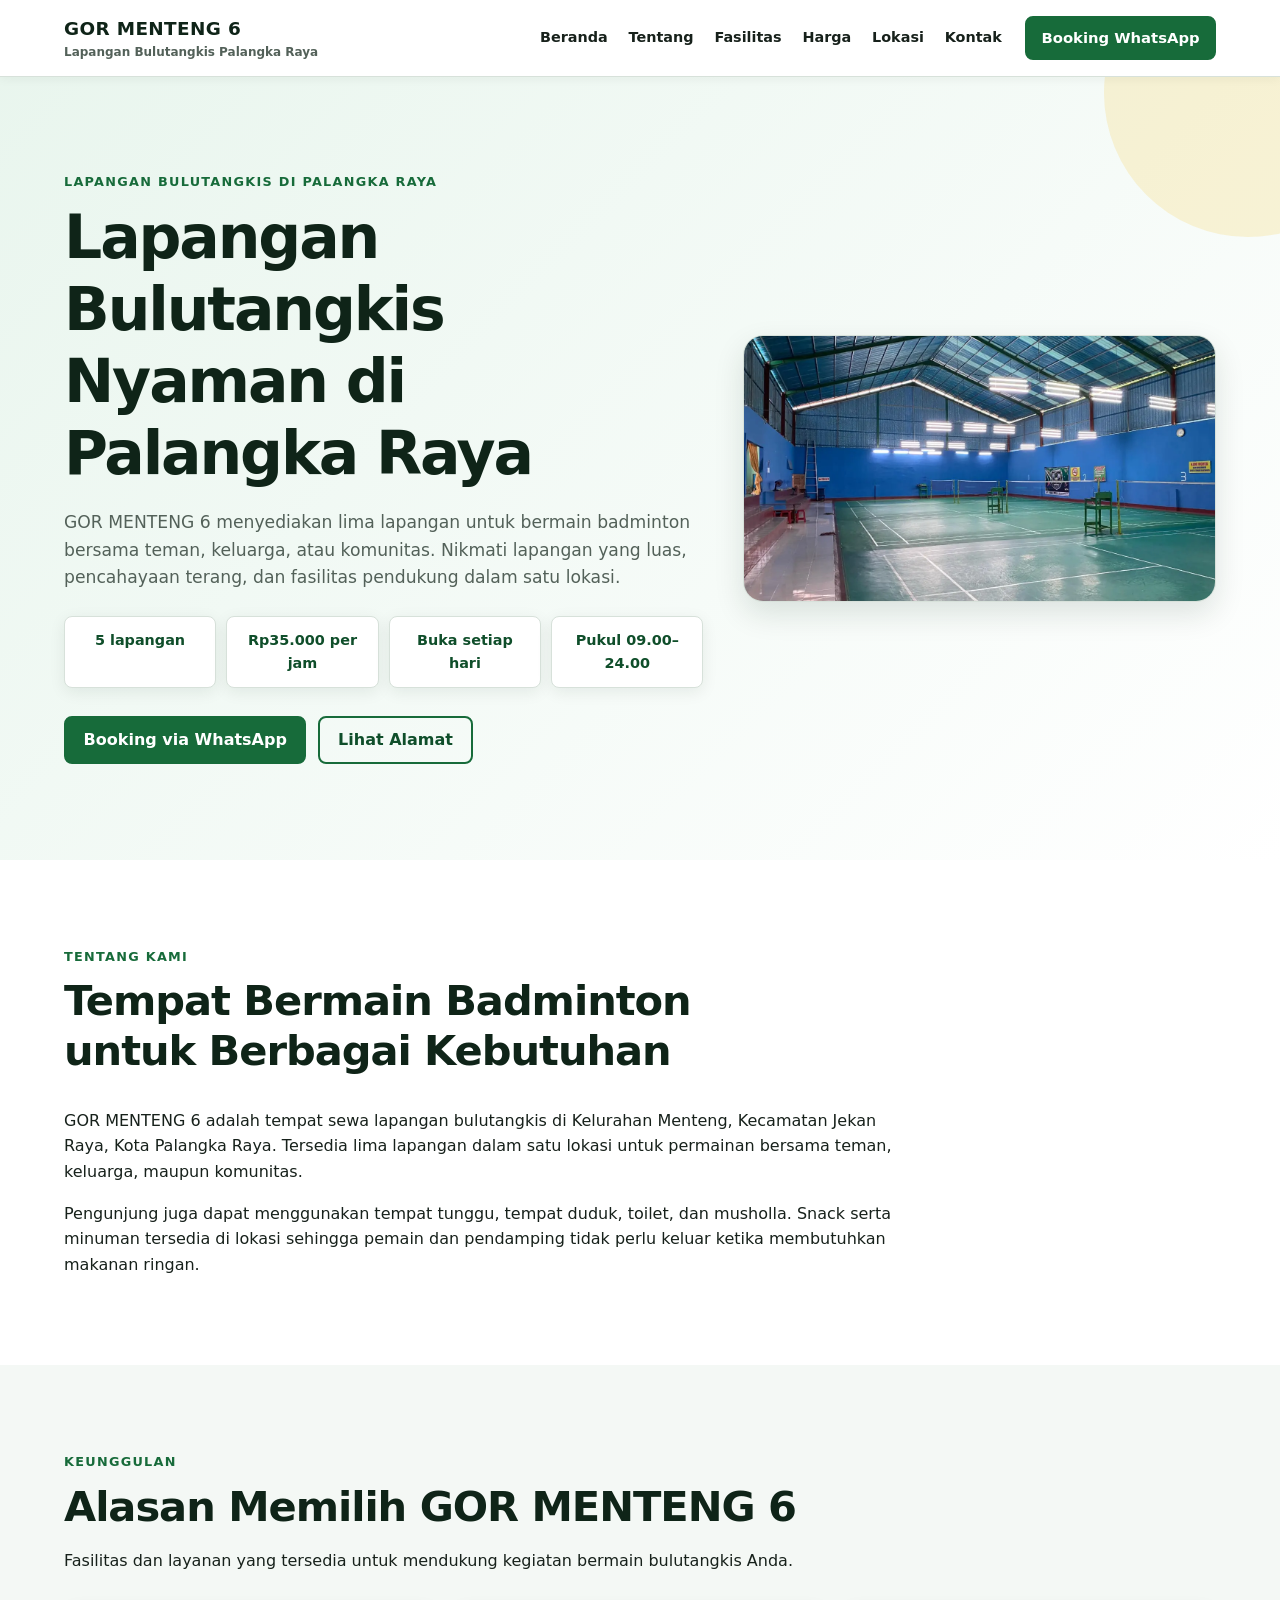
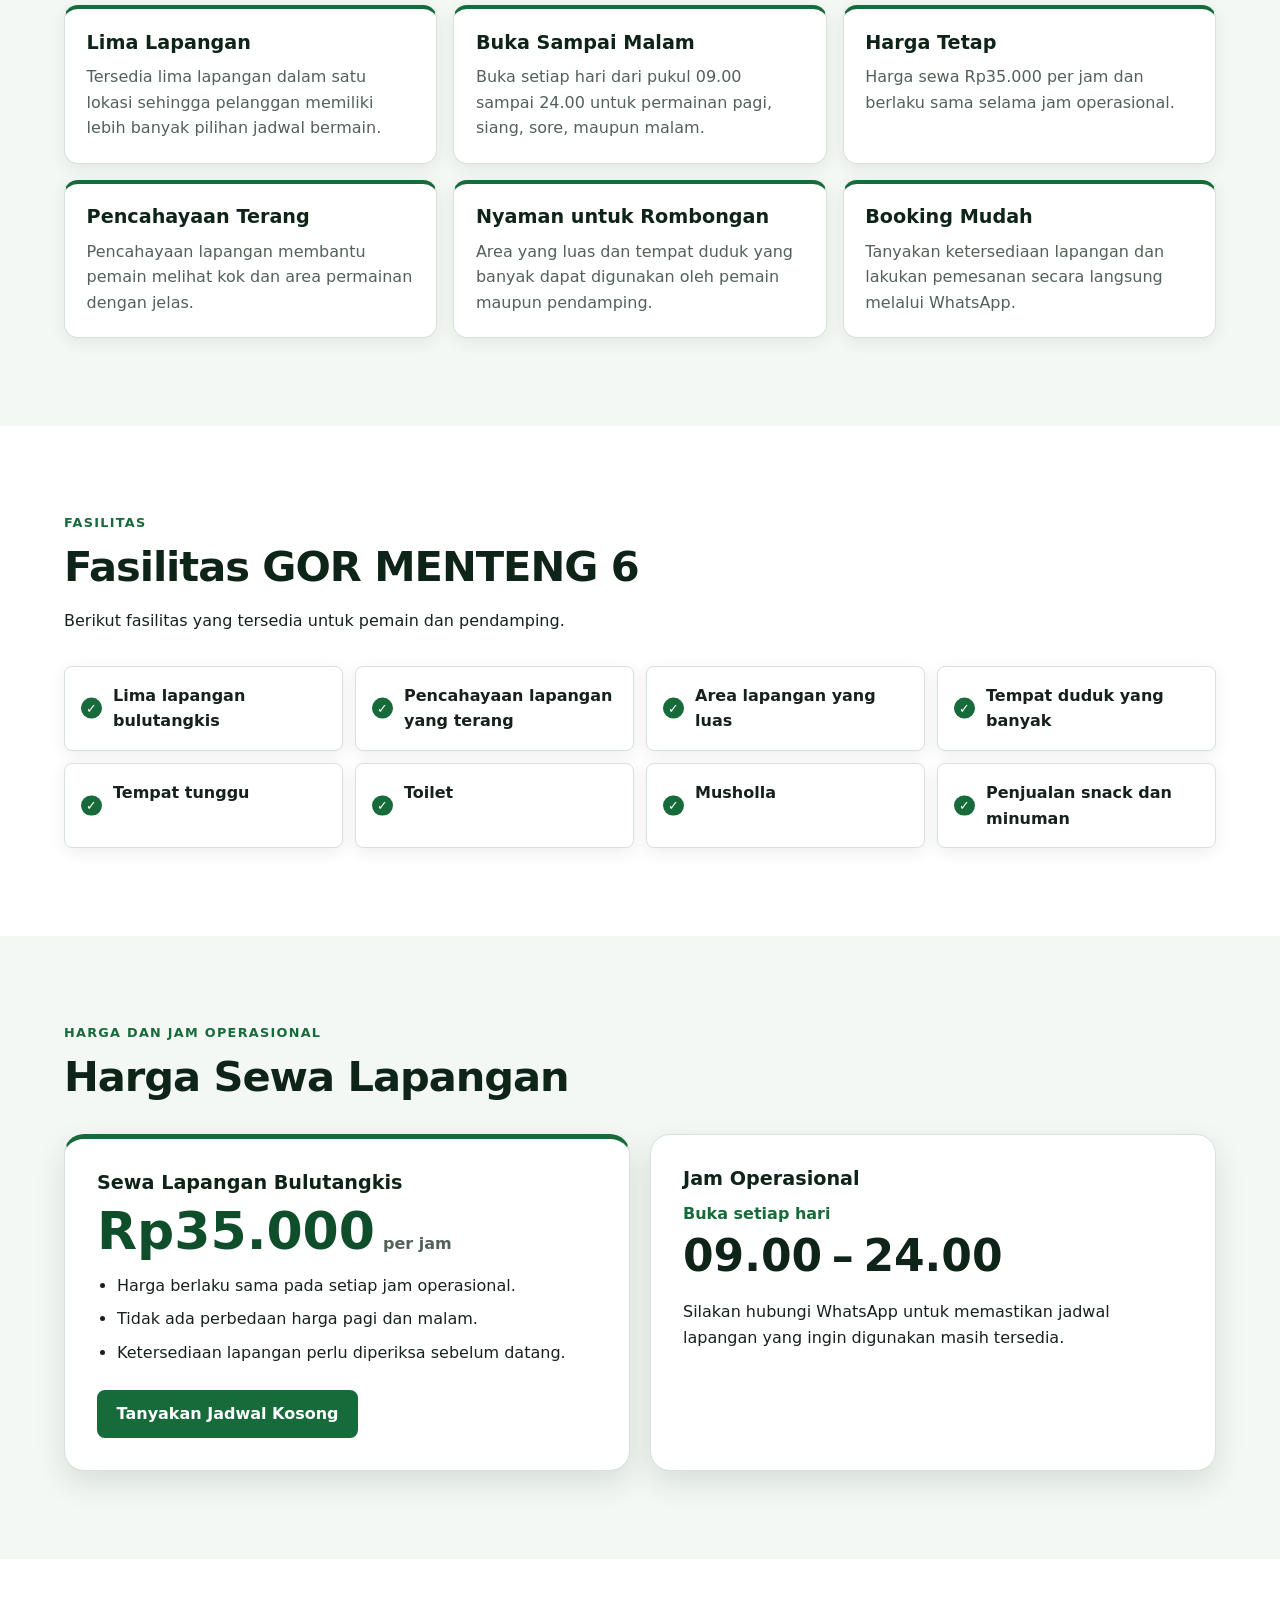
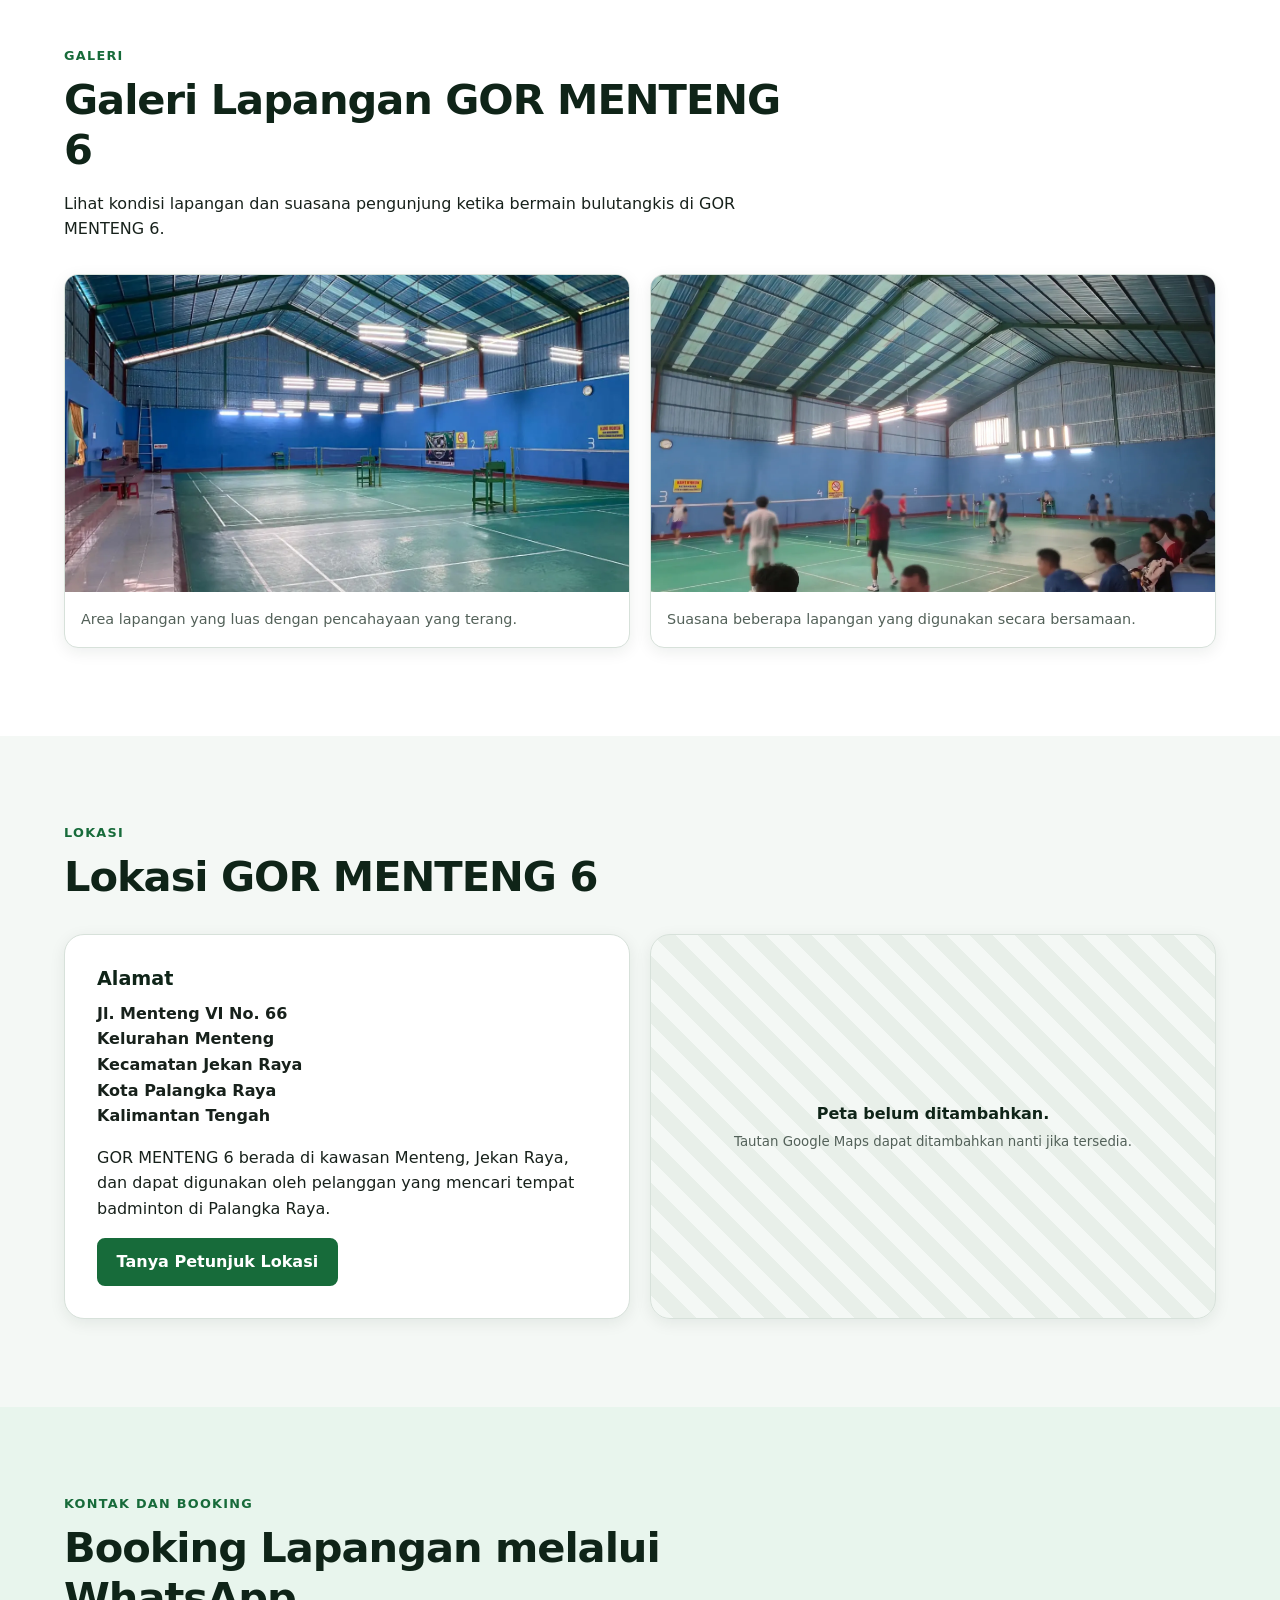
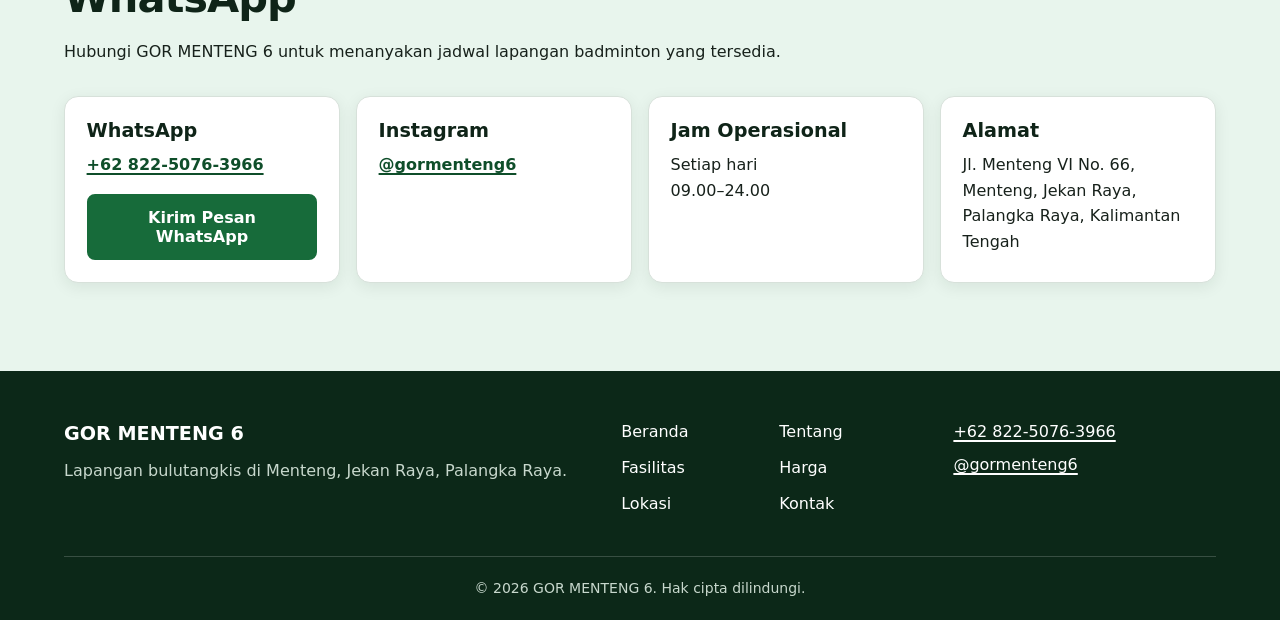
==== index.html @ 3bf635d6 "Membuat website awal GOR MENTENG 6" ====
<!DOCTYPE html>
<html lang="id">
  <head>
    <meta charset="UTF-8" />

    <meta
      name="viewport"
      content="width=device-width, initial-scale=1.0"
    />

    <title>GOR MENTENG 6 | Lapangan Bulutangkis Palangka Raya</title>

    <meta
      name="description"
      content="Sewa lapangan bulutangkis di Palangka Raya Rp35.000 per jam. GOR MENTENG 6 buka setiap hari pukul 09.00–24.00. Booking via WhatsApp."
    />

    <meta name="robots" content="index, follow" />
    <meta name="theme-color" content="#146c43" />
    <link rel="icon" href="favicon.ico" sizes="any" />

    <!-- Open Graph untuk tampilan saat website dibagikan -->
    <meta
      property="og:title"
      content="GOR MENTENG 6 | Lapangan Bulutangkis Palangka Raya"
    />

    <meta
      property="og:description"
      content="Lima lapangan bulutangkis di Palangka Raya dengan harga Rp35.000 per jam. Buka setiap hari pukul 09.00–24.00."
    />

    <meta property="og:type" content="website" />
    <meta property="og:locale" content="id_ID" />
    <meta property="og:site_name" content="GOR MENTENG 6" />

    <!--
      Canonical URL, og:url, dan og:image akan ditambahkan
      setelah URL publik dan gambar asli tersedia.
    -->

    <link rel="stylesheet" href="css/style.css" />
    <script src="js/script.js" defer></script>

    <!-- Structured data bisnis lokal -->
    <script type="application/ld+json">
      {
        "@context": "https://schema.org",
        "@type": "SportsActivityLocation",
        "name": "GOR MENTENG 6",
        "description": "Lapangan bulutangkis di Palangka Raya dengan lima lapangan, pencahayaan terang, tempat tunggu, musholla, toilet, serta penjualan snack dan minuman.",
        "telephone": "+6282250763966",
        "priceRange": "Rp35.000 per jam",
        "address": {
          "@type": "PostalAddress",
          "streetAddress": "Jl. Menteng VI No. 66, Kelurahan Menteng, Kecamatan Jekan Raya",
          "addressLocality": "Palangka Raya",
          "addressRegion": "Kalimantan Tengah",
          "addressCountry": "ID"
        },
        "openingHoursSpecification": {
          "@type": "OpeningHoursSpecification",
          "dayOfWeek": [
            "https://schema.org/Monday",
            "https://schema.org/Tuesday",
            "https://schema.org/Wednesday",
            "https://schema.org/Thursday",
            "https://schema.org/Friday",
            "https://schema.org/Saturday",
            "https://schema.org/Sunday"
          ],
          "opens": "09:00",
          "closes": "00:00"
        },
        "areaServed": {
          "@type": "City",
          "name": "Palangka Raya"
        },
        "sameAs": [
          "https://www.instagram.com/gormenteng6/"
        ]
      }
    </script>
  </head>

  <body>
    <a class="skip-link" href="#main-content">
      Lewati ke konten utama
    </a>

    <!-- Header -->
    <header class="site-header">
      <div class="container header-inner">
        <a
          class="brand"
          href="#beranda"
        >
          <span class="brand-name">GOR MENTENG 6</span>
          <span class="brand-tagline">
            Lapangan Bulutangkis Palangka Raya
          </span>
        </a>

        <!--
          Tombol ini masih disembunyikan.
          Tombol akan diaktifkan saat JavaScript dibuat pada Tahap 6.
        -->
        <button
          class="menu-toggle"
          id="menu-toggle"
          type="button"
          aria-expanded="false"
          aria-controls="primary-navigation"
          hidden
        >
          <span aria-hidden="true">☰</span>
          <span class="menu-text">Menu</span>
        </button>

        <nav
          class="site-nav"
          id="primary-navigation"
          aria-label="Navigasi utama"
        >
          <ul class="nav-list">
            <li><a href="#beranda">Beranda</a></li>
            <li><a href="#tentang">Tentang</a></li>
            <li><a href="#fasilitas">Fasilitas</a></li>
            <li><a href="#harga">Harga</a></li>
            <li><a href="#lokasi">Lokasi</a></li>
            <li><a href="#kontak">Kontak</a></li>
          </ul>

          <a
            class="button button-small"
            href="https://wa.me/6282250763966?text=Halo%2C%20saya%20melihat%20website%20GOR%20MENTENG%206.%20Apakah%20ada%20jadwal%20lapangan%20yang%20tersedia%20untuk%20tanggal%20%5Btanggal%5D%20pukul%20%5Bjam%5D%3F"
            target="_blank"
            rel="noopener noreferrer"
            aria-label="Booking GOR MENTENG 6 melalui WhatsApp"
          >
            Booking WhatsApp
          </a>
        </nav>
      </div>
    </header>

    <main id="main-content">
      <!-- Hero -->
      <section
        class="hero"
        id="beranda"
        aria-labelledby="hero-title"
      >
        <div class="container hero-grid">
          <div class="hero-content">
            <p class="eyebrow">
              Lapangan bulutangkis di Palangka Raya
            </p>

            <h1 id="hero-title">
              Lapangan Bulutangkis Nyaman di Palangka Raya
            </h1>

            <p class="hero-description">
              GOR MENTENG 6 menyediakan lima lapangan untuk bermain
              badminton bersama teman, keluarga, atau komunitas.
              Nikmati lapangan yang luas, pencahayaan terang, dan
              fasilitas pendukung dalam satu lokasi.
            </p>

            <ul
              class="hero-highlights"
              aria-label="Informasi utama GOR MENTENG 6"
            >
              <li>5 lapangan</li>
              <li>Rp35.000 per jam</li>
              <li>Buka setiap hari</li>
              <li>Pukul 09.00–24.00</li>
            </ul>

            <div class="button-group">
              <a
                class="button button-primary"
                href="https://wa.me/6282250763966?text=Halo%2C%20saya%20melihat%20website%20GOR%20MENTENG%206.%20Apakah%20ada%20jadwal%20lapangan%20yang%20tersedia%20untuk%20tanggal%20%5Btanggal%5D%20pukul%20%5Bjam%5D%3F"
                target="_blank"
                rel="noopener noreferrer"
              >
                Booking via WhatsApp
              </a>

              <a class="button button-secondary" href="#lokasi">
                Lihat Alamat
              </a>
            </div>
          </div>

<div class="hero-media">
  <img
    class="hero-image"
    src="images/hero-lapangan-kosong.webp"
    alt="Area lapangan bulutangkis GOR MENTENG 6 di Palangka Raya dalam kondisi kosong"
    width="1280"
    height="720"
    loading="eager"
    fetchpriority="high"
    decoding="async"
  />
</div>
        </div>
      </section>

      <!-- Tentang -->
      <section
        class="section"
        id="tentang"
        aria-labelledby="tentang-title"
      >
        <div class="container">
          <div class="section-heading">
            <p class="eyebrow">Tentang kami</p>

            <h2 id="tentang-title">
              Tempat Bermain Badminton untuk Berbagai Kebutuhan
            </h2>
          </div>

          <div class="about-content">
            <p>
              GOR MENTENG 6 adalah tempat sewa lapangan bulutangkis
              di Kelurahan Menteng, Kecamatan Jekan Raya, Kota
              Palangka Raya. Tersedia lima lapangan dalam satu lokasi
              untuk permainan bersama teman, keluarga, maupun
              komunitas.
            </p>

            <p>
              Pengunjung juga dapat menggunakan tempat tunggu,
              tempat duduk, toilet, dan musholla. Snack serta minuman
              tersedia di lokasi sehingga pemain dan pendamping tidak
              perlu keluar ketika membutuhkan makanan ringan.
            </p>
          </div>
        </div>
      </section>

      <!-- Keunggulan -->
      <section
        class="section section-alt"
        id="keunggulan"
        aria-labelledby="keunggulan-title"
      >
        <div class="container">
          <div class="section-heading">
            <p class="eyebrow">Keunggulan</p>

            <h2 id="keunggulan-title">
              Alasan Memilih GOR MENTENG 6
            </h2>

            <p>
              Fasilitas dan layanan yang tersedia untuk mendukung
              kegiatan bermain bulutangkis Anda.
            </p>
          </div>

          <div class="card-grid">
            <article class="feature-card">
              <h3>Lima Lapangan</h3>
              <p>
                Tersedia lima lapangan dalam satu lokasi sehingga
                pelanggan memiliki lebih banyak pilihan jadwal
                bermain.
              </p>
            </article>

            <article class="feature-card">
              <h3>Buka Sampai Malam</h3>
              <p>
                Buka setiap hari dari pukul 09.00 sampai 24.00 untuk
                permainan pagi, siang, sore, maupun malam.
              </p>
            </article>

            <article class="feature-card">
              <h3>Harga Tetap</h3>
              <p>
                Harga sewa Rp35.000 per jam dan berlaku sama selama
                jam operasional.
              </p>
            </article>

            <article class="feature-card">
              <h3>Pencahayaan Terang</h3>
              <p>
                Pencahayaan lapangan membantu pemain melihat kok dan
                area permainan dengan jelas.
              </p>
            </article>

            <article class="feature-card">
              <h3>Nyaman untuk Rombongan</h3>
              <p>
                Area yang luas dan tempat duduk yang banyak dapat
                digunakan oleh pemain maupun pendamping.
              </p>
            </article>

            <article class="feature-card">
              <h3>Booking Mudah</h3>
              <p>
                Tanyakan ketersediaan lapangan dan lakukan pemesanan
                secara langsung melalui WhatsApp.
              </p>
            </article>
          </div>
        </div>
      </section>

      <!-- Fasilitas -->
      <section
        class="section"
        id="fasilitas"
        aria-labelledby="fasilitas-title"
      >
        <div class="container">
          <div class="section-heading">
            <p class="eyebrow">Fasilitas</p>

            <h2 id="fasilitas-title">
              Fasilitas GOR MENTENG 6
            </h2>

            <p>
              Berikut fasilitas yang tersedia untuk pemain dan
              pendamping.
            </p>
          </div>

          <ul class="facility-list">
            <li>Lima lapangan bulutangkis</li>
            <li>Pencahayaan lapangan yang terang</li>
            <li>Area lapangan yang luas</li>
            <li>Tempat duduk yang banyak</li>
            <li>Tempat tunggu</li>
            <li>Toilet</li>
            <li>Musholla</li>
            <li>Penjualan snack dan minuman</li>
          </ul>
        </div>
      </section>

      <!-- Harga -->
      <section
        class="section section-alt"
        id="harga"
        aria-labelledby="harga-title"
      >
        <div class="container">
          <div class="section-heading">
            <p class="eyebrow">Harga dan jam operasional</p>

            <h2 id="harga-title">
              Harga Sewa Lapangan
            </h2>
          </div>

          <div class="price-layout">
            <article class="price-card">
              <h3>Sewa Lapangan Bulutangkis</h3>

              <p class="price">
                <strong>Rp35.000</strong>
                <span>per jam</span>
              </p>

              <ul class="price-details">
                <li>Harga berlaku sama pada setiap jam operasional.</li>
                <li>Tidak ada perbedaan harga pagi dan malam.</li>
                <li>
                  Ketersediaan lapangan perlu diperiksa sebelum datang.
                </li>
              </ul>

              <a
                class="button button-primary"
                href="https://wa.me/6282250763966?text=Halo%2C%20saya%20melihat%20website%20GOR%20MENTENG%206.%20Apakah%20ada%20jadwal%20lapangan%20yang%20tersedia%20untuk%20tanggal%20%5Btanggal%5D%20pukul%20%5Bjam%5D%3F"
                target="_blank"
                rel="noopener noreferrer"
              >
                Tanyakan Jadwal Kosong
              </a>
            </article>

            <article class="hours-card">
              <h3>Jam Operasional</h3>

              <p class="opening-days">
                Buka setiap hari
              </p>

              <p class="opening-hours">
                <time datetime="09:00">09.00</time>
                <span aria-hidden="true">–</span>
                <time datetime="00:00">24.00</time>
              </p>

              <p>
                Silakan hubungi WhatsApp untuk memastikan jadwal
                lapangan yang ingin digunakan masih tersedia.
              </p>
            </article>
          </div>
        </div>
      </section>

<!-- Galeri -->
<section
  class="section"
  id="galeri"
  aria-labelledby="galeri-title"
>
  <div class="container">
    <div class="section-heading">
      <p class="eyebrow">Galeri</p>

      <h2 id="galeri-title">
        Galeri Lapangan GOR MENTENG 6
      </h2>

      <p>
        Lihat kondisi lapangan dan suasana pengunjung ketika bermain
        bulutangkis di GOR MENTENG 6.
      </p>
    </div>

    <div class="gallery-grid">
      <figure class="gallery-item">
        <img
          class="gallery-image"
          src="images/hero-lapangan-kosong.webp"
          alt="Lapangan bulutangkis GOR MENTENG 6 di Palangka Raya dalam kondisi kosong"
          width="1280"
          height="720"
          loading="lazy"
          decoding="async"
        />

        <figcaption>
          Area lapangan yang luas dengan pencahayaan yang terang.
        </figcaption>
      </figure>

      <figure class="gallery-item">
        <img
          class="gallery-image"
          src="images/suasana-bermain-gor-menteng-6.webp"
          alt="Suasana pengunjung bermain bulutangkis di GOR MENTENG 6 Palangka Raya"
          width="2184"
          height="1228"
          loading="lazy"
          decoding="async"
        />

        <figcaption>
          Suasana beberapa lapangan yang digunakan secara bersamaan.
        </figcaption>
      </figure>
    </div>
  </div>
</section>
      <!-- Lokasi -->
      <section
        class="section section-alt"
        id="lokasi"
        aria-labelledby="lokasi-title"
      >
        <div class="container">
          <div class="section-heading">
            <p class="eyebrow">Lokasi</p>

            <h2 id="lokasi-title">
              Lokasi GOR MENTENG 6
            </h2>
          </div>

          <div class="location-content">
            <article class="location-card">
              <h3>Alamat</h3>

              <address>
                Jl. Menteng VI No. 66<br />
                Kelurahan Menteng<br />
                Kecamatan Jekan Raya<br />
                Kota Palangka Raya<br />
                Kalimantan Tengah
              </address>

              <p>
                GOR MENTENG 6 berada di kawasan Menteng, Jekan Raya,
                dan dapat digunakan oleh pelanggan yang mencari
                tempat badminton di Palangka Raya.
              </p>

              <a
                class="button button-primary"
                href="https://wa.me/6282250763966?text=Halo%2C%20saya%20melihat%20website%20GOR%20MENTENG%206.%20Saya%20ingin%20menanyakan%20petunjuk%20menuju%20lokasi."
                target="_blank"
                rel="noopener noreferrer"
              >
                Tanya Petunjuk Lokasi
              </a>
            </article>

            <div class="map-placeholder">
              <p>Peta belum ditambahkan.</p>
              <small>
                Tautan Google Maps dapat ditambahkan nanti jika
                tersedia.
              </small>
            </div>
          </div>
        </div>
      </section>

      <!-- Kontak -->
      <section
        class="section contact-section"
        id="kontak"
        aria-labelledby="kontak-title"
      >
        <div class="container">
          <div class="section-heading">
            <p class="eyebrow">Kontak dan booking</p>

            <h2 id="kontak-title">
              Booking Lapangan melalui WhatsApp
            </h2>

            <p>
              Hubungi GOR MENTENG 6 untuk menanyakan jadwal lapangan
              badminton yang tersedia.
            </p>
          </div>

          <div class="contact-grid">
            <article class="contact-card">
              <h3>WhatsApp</h3>

              <p>
                <a href="tel:+6282250763966">
                  +62 822-5076-3966
                </a>
              </p>

              <a
                class="button button-primary"
                href="https://wa.me/6282250763966?text=Halo%2C%20saya%20melihat%20website%20GOR%20MENTENG%206.%20Apakah%20ada%20jadwal%20lapangan%20yang%20tersedia%20untuk%20tanggal%20%5Btanggal%5D%20pukul%20%5Bjam%5D%3F"
                target="_blank"
                rel="noopener noreferrer"
              >
                Kirim Pesan WhatsApp
              </a>
            </article>

            <article class="contact-card">
              <h3>Instagram</h3>

              <p>
                <a
                  href="https://www.instagram.com/gormenteng6/"
                  target="_blank"
                  rel="noopener noreferrer"
                >
                  @gormenteng6
                </a>
              </p>
            </article>

            <article class="contact-card">
              <h3>Jam Operasional</h3>

              <p>
                Setiap hari<br />
                09.00–24.00
              </p>
            </article>

            <article class="contact-card">
              <h3>Alamat</h3>

              <address>
                Jl. Menteng VI No. 66, Menteng, Jekan Raya,
                Palangka Raya, Kalimantan Tengah
              </address>
            </article>
          </div>
        </div>
      </section>
    </main>

    <!-- Footer -->
    <footer class="site-footer">
      <div class="container footer-grid">
        <div class="footer-about">
          <p class="footer-brand">GOR MENTENG 6</p>

          <p>
            Lapangan bulutangkis di Menteng, Jekan Raya,
            Palangka Raya.
          </p>
        </div>

        <nav aria-label="Navigasi footer">
          <ul class="footer-nav">
            <li><a href="#beranda">Beranda</a></li>
            <li><a href="#tentang">Tentang</a></li>
            <li><a href="#fasilitas">Fasilitas</a></li>
            <li><a href="#harga">Harga</a></li>
            <li><a href="#lokasi">Lokasi</a></li>
            <li><a href="#kontak">Kontak</a></li>
          </ul>
        </nav>

        <div class="footer-contact">
          <p>
            <a href="tel:+6282250763966">
              +62 822-5076-3966
            </a>
          </p>

          <p>
            <a
              href="https://www.instagram.com/gormenteng6/"
              target="_blank"
              rel="noopener noreferrer"
            >
              @gormenteng6
            </a>
          </p>
        </div>
      </div>

      <div class="container footer-bottom">
        <p>
          &copy;
          <span id="current-year">2026</span>
          GOR MENTENG 6. Hak cipta dilindungi.
        </p>
      </div>
    </footer>
  </body>
</html>
---- css/style.css ----
/* ==================================================
   GOR MENTENG 6
   File: css/style.css
   Pendekatan: mobile-first
   ================================================== */

/* ---------- Variabel desain ---------- */

:root {
  --color-primary: #176b3a;
  --color-primary-dark: #0f4e2a;
  --color-primary-light: #e8f5ed;
  --color-accent: #f4c430;

  --color-text: #17211b;
  --color-text-muted: #536159;
  --color-heading: #0f2418;

  --color-background: #ffffff;
  --color-background-alt: #f4f8f5;
  --color-surface: #ffffff;
  --color-border: #d7e1da;

  --color-footer: #0c2818;
  --color-footer-text: #e8f2eb;

  --shadow-small: 0 4px 16px rgba(12, 40, 24, 0.08);
  --shadow-medium: 0 12px 30px rgba(12, 40, 24, 0.12);

  --radius-small: 0.5rem;
  --radius-medium: 0.875rem;
  --radius-large: 1.25rem;

  --container-width: 72rem;
  --header-offset: 8rem;

  --transition-fast: 160ms ease;
}

/* ---------- Reset dasar ---------- */

*,
*::before,
*::after {
  box-sizing: border-box;
}

html {
  scroll-behavior: smooth;
  scroll-padding-top: var(--header-offset);
}

body {
  min-width: 20rem;
  margin: 0;
  overflow-x: hidden;

  color: var(--color-text);
  background-color: var(--color-background);

  font-family:
    system-ui,
    -apple-system,
    BlinkMacSystemFont,
    "Segoe UI",
    sans-serif;

  font-size: 1rem;
  line-height: 1.6;
  text-rendering: optimizeLegibility;
}

img,
picture,
svg,
video {
  display: block;
  max-width: 100%;
}

img {
  height: auto;
}

button,
input,
textarea,
select {
  font: inherit;
}

button,
a {
  -webkit-tap-highlight-color: transparent;
}

a {
  color: var(--color-primary-dark);
  text-decoration-thickness: 0.1em;
  text-underline-offset: 0.2em;
}

a:hover {
  color: var(--color-primary);
}

address {
  font-style: normal;
}

ul,
ol {
  padding-left: 1.25rem;
}

h1,
h2,
h3,
p,
ul,
figure {
  margin-top: 0;
}

h1,
h2,
h3 {
  color: var(--color-heading);
  line-height: 1.2;
  overflow-wrap: break-word;
}

h1 {
  margin-bottom: 1.25rem;
  font-size: clamp(2rem, 9vw, 3.75rem);
  letter-spacing: -0.035em;
}

h2 {
  margin-bottom: 1rem;
  font-size: clamp(1.65rem, 6vw, 2.6rem);
  letter-spacing: -0.025em;
}

h3 {
  margin-bottom: 0.65rem;
  font-size: 1.2rem;
}

p {
  margin-bottom: 1rem;
}

section[id] {
  scroll-margin-top: var(--header-offset);
}

/* ---------- Aksesibilitas ---------- */

:focus-visible {
  outline: 3px solid var(--color-accent);
  outline-offset: 4px;
}

.skip-link {
  position: fixed;
  top: 0.75rem;
  left: 0.75rem;
  z-index: 9999;

  padding: 0.75rem 1rem;

  color: #ffffff;
  background-color: var(--color-primary-dark);
  border-radius: var(--radius-small);

  font-weight: 700;
  text-decoration: none;

  transform: translateY(-200%);
  transition: transform var(--transition-fast);
}

.skip-link:focus {
  color: #ffffff;
  transform: translateY(0);
}

/* ---------- Komponen umum ---------- */

.container {
  width: min(calc(100% - 2rem), var(--container-width));
  margin-inline: auto;
}

.section {
  padding-block: 4rem;
}

.section-alt {
  background-color: var(--color-background-alt);
}

.section-heading {
  max-width: 46rem;
  margin-bottom: 2rem;
}

.section-heading > :last-child {
  margin-bottom: 0;
}

.eyebrow {
  margin-bottom: 0.65rem;

  color: var(--color-primary);
  font-size: 0.8rem;
  font-weight: 800;
  letter-spacing: 0.1em;
  line-height: 1.4;
  text-transform: uppercase;
}

.button-group {
  display: flex;
  flex-direction: column;
  gap: 0.75rem;
}

.button {
  display: inline-flex;
  min-height: 3rem;
  align-items: center;
  justify-content: center;
  gap: 0.5rem;

  padding: 0.75rem 1.1rem;

  border: 2px solid transparent;
  border-radius: var(--radius-small);

  font-weight: 750;
  line-height: 1.2;
  text-align: center;
  text-decoration: none;

  cursor: pointer;
  transition:
    background-color var(--transition-fast),
    border-color var(--transition-fast),
    color var(--transition-fast),
    transform var(--transition-fast);
}

.button:hover {
  transform: translateY(-1px);
}

.button:active {
  transform: translateY(0);
}

.button-primary,
.button-small {
  color: #ffffff;
  background-color: var(--color-primary);
  border-color: var(--color-primary);
}

.button-primary:hover,
.button-small:hover {
  color: #ffffff;
  background-color: var(--color-primary-dark);
  border-color: var(--color-primary-dark);
}

.button-secondary {
  color: var(--color-primary-dark);
  background-color: transparent;
  border-color: var(--color-primary);
}

.button-secondary:hover {
  color: #ffffff;
  background-color: var(--color-primary-dark);
  border-color: var(--color-primary-dark);
}

.button-small {
  min-height: 2.75rem;
  padding: 0.65rem 0.9rem;
  font-size: 0.925rem;
}

/* ---------- Header ---------- */

.site-header {
  position: sticky;
  top: 0;
  z-index: 1000;

  background-color: rgba(255, 255, 255, 0.98);
  border-bottom: 1px solid var(--color-border);
  box-shadow: 0 2px 10px rgba(12, 40, 24, 0.05);
}

.header-inner {
  display: flex;
  flex-direction: column;
  gap: 1rem;

  padding-block: 0.85rem;
}

.brand {
  display: inline-flex;
  flex-direction: column;
  align-items: flex-start;

  color: var(--color-heading);
  text-decoration: none;
}

.brand:hover {
  color: var(--color-primary);
}

.brand-name {
  font-size: 1.15rem;
  font-weight: 850;
  letter-spacing: 0.02em;
}

.brand-tagline {
  color: var(--color-text-muted);
  font-size: 0.75rem;
  font-weight: 600;
}

.site-nav {
  display: grid;
  gap: 0.85rem;
  width: 100%;
}

.nav-list {
  display: grid;
  grid-template-columns: repeat(2, minmax(0, 1fr));
  gap: 0.35rem;

  margin: 0;
  padding: 0;

  list-style: none;
}

.nav-list a {
  display: flex;
  min-height: 2.75rem;
  align-items: center;
  justify-content: center;

  padding: 0.5rem;

  color: var(--color-text);
  border-radius: var(--radius-small);

  font-size: 0.9rem;
  font-weight: 700;
  text-align: center;
  text-decoration: none;
}

.nav-list a:hover {
  color: var(--color-primary-dark);
  background-color: var(--color-primary-light);
}

.menu-toggle {
  min-height: 2.75rem;
  align-items: center;
  justify-content: center;
  gap: 0.5rem;

  padding: 0.6rem 0.9rem;

  color: var(--color-primary-dark);
  background-color: var(--color-background);
  border: 2px solid var(--color-primary);
  border-radius: var(--radius-small);

  font-weight: 750;
  cursor: pointer;
}

/*
  Aturan ini akan digunakan setelah JavaScript ditambahkan.
  Tanpa JavaScript, navigasi tetap terlihat.
*/

@media (max-width: 47.99rem) {
  .js-enabled .header-inner {
    display: grid;
    grid-template-columns: minmax(0, 1fr) auto;
    align-items: center;
  }

  .js-enabled .menu-toggle {
    display: inline-flex;
  }

  .js-enabled .site-nav {
    display: none;
    grid-column: 1 / -1;
  }

  .js-enabled .site-nav.is-open {
    display: grid;
  }
}

/* ---------- Hero ---------- */

.hero {
  position: relative;
  overflow: hidden;
  padding-block: 4.5rem;

  background:
    linear-gradient(
      135deg,
      rgba(232, 245, 237, 0.96),
      rgba(255, 255, 255, 0.98)
    );
}

.hero::before {
  position: absolute;
  top: -8rem;
  right: -7rem;

  width: 18rem;
  height: 18rem;

  background-color: rgba(244, 196, 48, 0.18);
  border-radius: 50%;

  content: "";
  pointer-events: none;
}

.hero-grid {
  position: relative;
  z-index: 1;

  display: grid;
  gap: 2.5rem;
  align-items: center;
}

.hero-content {
  min-width: 0;
}

.hero-description {
  max-width: 43rem;
  margin-bottom: 1.5rem;

  color: var(--color-text-muted);
  font-size: 1.075rem;
}

.hero-highlights {
  display: grid;
  grid-template-columns: repeat(2, minmax(0, 1fr));
  gap: 0.65rem;

  margin: 0 0 1.75rem;
  padding: 0;

  list-style: none;
}

.hero-highlights li {
  padding: 0.75rem;

  color: var(--color-primary-dark);
  background-color: var(--color-surface);
  border: 1px solid var(--color-border);
  border-radius: var(--radius-small);
  box-shadow: var(--shadow-small);

  font-size: 0.9rem;
  font-weight: 750;
  text-align: center;
}

.hero-placeholder {
  display: grid;
  min-height: 18rem;
  place-content: center;

  padding: 2rem;

  color: var(--color-primary-dark);
  background:
    linear-gradient(
      145deg,
      var(--color-primary-light),
      #d6ecde
    );
  border: 2px dashed var(--color-primary);
  border-radius: var(--radius-large);

  text-align: center;
}

.hero-placeholder p {
  margin-bottom: 0.25rem;
  font-size: 1.15rem;
  font-weight: 800;
}

.hero-placeholder small {
  color: var(--color-text-muted);
}

/* ---------- Tentang ---------- */

.about-content {
  display: grid;
  gap: 1rem;
  max-width: 52rem;
}

.about-content p {
  margin-bottom: 0;
}

/* ---------- Kartu keunggulan ---------- */

.card-grid {
  display: grid;
  gap: 1rem;
}

.feature-card {
  min-width: 0;
  padding: 1.35rem;

  background-color: var(--color-surface);
  border: 1px solid var(--color-border);
  border-top: 4px solid var(--color-primary);
  border-radius: var(--radius-medium);
  box-shadow: var(--shadow-small);
}

.feature-card p {
  margin-bottom: 0;
  color: var(--color-text-muted);
}

/* ---------- Fasilitas ---------- */

.facility-list {
  display: grid;
  gap: 0.75rem;

  margin: 0;
  padding: 0;

  list-style: none;
}

.facility-list li {
  position: relative;

  min-height: 3.5rem;
  padding: 1rem 1rem 1rem 3rem;

  background-color: var(--color-surface);
  border: 1px solid var(--color-border);
  border-radius: var(--radius-small);
  box-shadow: var(--shadow-small);

  font-weight: 650;
}

.facility-list li::before {
  position: absolute;
  top: 50%;
  left: 1rem;

  display: grid;
  width: 1.3rem;
  height: 1.3rem;
  place-content: center;

  color: #ffffff;
  background-color: var(--color-primary);
  border-radius: 50%;

  font-size: 0.8rem;
  font-weight: 900;

  content: "✓";
  transform: translateY(-50%);
}

/* ---------- Harga dan jam ---------- */

.price-layout {
  display: grid;
  gap: 1.25rem;
}

.price-card,
.hours-card {
  min-width: 0;
  padding: 1.5rem;

  background-color: var(--color-surface);
  border: 1px solid var(--color-border);
  border-radius: var(--radius-large);
  box-shadow: var(--shadow-medium);
}

.price-card {
  border-top: 5px solid var(--color-primary);
}

.price {
  display: flex;
  flex-wrap: wrap;
  align-items: baseline;
  gap: 0.5rem;

  margin-bottom: 1rem;
}

.price strong {
  color: var(--color-primary-dark);
  font-size: clamp(2rem, 10vw, 3.25rem);
  line-height: 1;
}

.price span {
  color: var(--color-text-muted);
  font-weight: 650;
}

.price-details {
  margin-bottom: 1.5rem;
}

.price-details li + li {
  margin-top: 0.5rem;
}

.opening-days {
  margin-bottom: 0.25rem;
  color: var(--color-primary);
  font-weight: 800;
}

.opening-hours {
  display: flex;
  flex-wrap: wrap;
  align-items: center;
  gap: 0.6rem;

  margin-bottom: 1rem;

  color: var(--color-heading);
  font-size: clamp(1.8rem, 8vw, 2.75rem);
  font-weight: 850;
  line-height: 1.2;
}

/* ---------- Galeri ---------- */

.gallery-grid {
  display: grid;
  gap: 1.25rem;
}

.gallery-item {
  overflow: hidden;
  margin: 0;

  background-color: var(--color-surface);
  border: 1px solid var(--color-border);
  border-radius: var(--radius-medium);
  box-shadow: var(--shadow-small);
}

.gallery-placeholder {
  display: grid;
  min-height: 14rem;
  place-content: center;

  padding: 1.5rem;

  color: var(--color-primary-dark);
  background:
    linear-gradient(
      145deg,
      var(--color-primary-light),
      #dceee2
    );

  font-weight: 750;
  text-align: center;
}

.gallery-item figcaption {
  padding: 1rem;
  color: var(--color-text-muted);
  font-size: 0.9rem;
}

/* ---------- Lokasi ---------- */

.location-content {
  display: grid;
  gap: 1.25rem;
}

.location-card,
.map-placeholder {
  min-width: 0;
  padding: 1.5rem;

  background-color: var(--color-surface);
  border: 1px solid var(--color-border);
  border-radius: var(--radius-large);
  box-shadow: var(--shadow-small);
}

.location-card address {
  margin-bottom: 1rem;
  font-weight: 650;
}

.map-placeholder {
  display: grid;
  min-height: 16rem;
  place-content: center;

  color: var(--color-text-muted);
  background:
    repeating-linear-gradient(
      45deg,
      var(--color-background-alt),
      var(--color-background-alt) 1rem,
      #e8efe9 1rem,
      #e8efe9 2rem
    );

  text-align: center;
}

.map-placeholder p {
  margin-bottom: 0.25rem;
  color: var(--color-heading);
  font-weight: 800;
}

/* ---------- Kontak ---------- */

.contact-section {
  background-color: var(--color-primary-light);
}

.contact-grid {
  display: grid;
  gap: 1rem;
}

.contact-card {
  min-width: 0;
  padding: 1.35rem;

  background-color: var(--color-surface);
  border: 1px solid var(--color-border);
  border-radius: var(--radius-medium);
  box-shadow: var(--shadow-small);
}

.contact-card p:last-child,
.contact-card address:last-child {
  margin-bottom: 0;
}

.contact-card a:not(.button) {
  overflow-wrap: anywhere;
  font-weight: 750;
}

/* ---------- Footer ---------- */

.site-footer {
  padding-top: 3rem;

  color: var(--color-footer-text);
  background-color: var(--color-footer);
}

.site-footer a {
  color: #ffffff;
}

.site-footer a:hover {
  color: var(--color-accent);
}

.footer-grid {
  display: grid;
  gap: 2rem;
}

.footer-brand {
  margin-bottom: 0.5rem;

  color: #ffffff;
  font-size: 1.2rem;
  font-weight: 850;
}

.footer-about p:last-child {
  margin-bottom: 0;
  color: #c8d8cd;
}

.footer-nav {
  display: grid;
  grid-template-columns: repeat(2, minmax(0, 1fr));
  gap: 0.65rem 1rem;

  margin: 0;
  padding: 0;

  list-style: none;
}

.footer-nav a {
  text-decoration: none;
}

.footer-contact p {
  margin-bottom: 0.5rem;
}

.footer-bottom {
  margin-top: 2.5rem;
  padding-block: 1.25rem;

  border-top: 1px solid rgba(255, 255, 255, 0.18);

  color: #c8d8cd;
  font-size: 0.875rem;
  text-align: center;
}

.footer-bottom p {
  margin-bottom: 0;
}

/* ---------- Tablet ---------- */

@media (min-width: 36rem) {
  .button-group {
    flex-direction: row;
    flex-wrap: wrap;
  }

  .button-group .button {
    width: auto;
  }

  .nav-list {
    grid-template-columns: repeat(3, minmax(0, 1fr));
  }

  .card-grid,
  .facility-list,
  .contact-grid {
    grid-template-columns: repeat(2, minmax(0, 1fr));
  }

  .gallery-grid {
    grid-template-columns: repeat(2, minmax(0, 1fr));
  }
}

/* ---------- Desktop kecil ---------- */

@media (min-width: 48rem) {
  :root {
    --header-offset: 6rem;
  }

  .section {
    padding-block: 5.5rem;
  }

  .header-inner {
    flex-direction: row;
    align-items: center;
    justify-content: space-between;
  }

  .brand {
    flex: 0 0 auto;
  }

  .site-nav {
    display: flex;
    width: auto;
    align-items: center;
    justify-content: flex-end;
  }

  .nav-list {
    display: flex;
    align-items: center;
    gap: 0.1rem;
  }

  .nav-list a {
    min-height: 2.5rem;
    padding-inline: 0.6rem;
  }

  .menu-toggle {
    display: none;
  }

  .hero {
    padding-block: 6rem;
  }

  .hero-grid {
    grid-template-columns: minmax(0, 1.15fr) minmax(18rem, 0.85fr);
  }

  .hero-placeholder {
    min-height: 24rem;
  }

  .price-layout,
  .location-content {
    grid-template-columns: repeat(2, minmax(0, 1fr));
  }

  .price-card,
  .hours-card,
  .location-card,
  .map-placeholder {
    padding: 2rem;
  }

  .gallery-grid {
    grid-template-columns: repeat(3, minmax(0, 1fr));
  }

  .footer-grid {
    grid-template-columns:
      minmax(0, 1.4fr)
      minmax(12rem, 0.8fr)
      minmax(10rem, 0.7fr);
  }
}

/* ---------- Desktop besar ---------- */

@media (min-width: 64rem) {
  .card-grid {
    grid-template-columns: repeat(3, minmax(0, 1fr));
  }

  .facility-list {
    grid-template-columns: repeat(4, minmax(0, 1fr));
  }

  .contact-grid {
    grid-template-columns: repeat(4, minmax(0, 1fr));
  }

  .hero-highlights {
    grid-template-columns: repeat(4, minmax(0, 1fr));
  }
}

/* ---------- Preferensi pengurangan gerakan ---------- */

@media (prefers-reduced-motion: reduce) {
  html {
    scroll-behavior: auto;
  }

  *,
  *::before,
  *::after {
    scroll-behavior: auto !important;
    transition-duration: 0.01ms !important;
    transition-delay: 0ms !important;
  }
}

/* ==================================================
   Perbaikan menu seluler dan scroll horizontal
   ================================================== */

html,
body {
  width: 100%;
  max-width: 100%;
  overflow-x: hidden;
}

@supports (overflow: clip) {
  html,
  body {
    overflow-x: clip;
  }
}

body {
  min-width: 0;
}

.header-inner,
.site-nav,
.nav-list,
.hero-grid,
.card-grid,
.facility-list,
.price-layout,
.gallery-grid,
.location-content,
.contact-grid,
.footer-grid {
  min-width: 0;
  max-width: 100%;
}

@media (max-width: 47.99rem) {
  .js-enabled .header-inner {
    grid-template-columns: minmax(0, 1fr) auto;
  }

  .js-enabled .brand {
    min-width: 0;
  }

  .js-enabled .brand-name,
  .js-enabled .brand-tagline {
    max-width: 100%;
    overflow-wrap: anywhere;
  }

  .js-enabled .site-nav {
    width: 100%;
  }

  .js-enabled .menu-toggle[aria-expanded="true"] {
    color: #ffffff;
    background-color: var(--color-primary-dark);
    border-color: var(--color-primary-dark);
  }
}
/* ==================================================
   Foto hero dan galeri
   ================================================== */

.hero-media {
  overflow: hidden;

  background-color: var(--color-primary-light);
  border: 1px solid var(--color-border);
  border-radius: var(--radius-large);
  box-shadow: var(--shadow-medium);
}

.hero-image {
  width: 100%;
  height: auto;
  aspect-ratio: 16 / 9;
  object-fit: cover;
}

.gallery-image {
  width: 100%;
  height: auto;
  aspect-ratio: 16 / 9;
  object-fit: cover;
}

/*
 * Galeri hanya memiliki dua foto.
 * Aturan ini mencegah munculnya kolom ketiga yang kosong.
 */

@media (min-width: 36rem) {
  .gallery-grid {
    grid-template-columns: repeat(2, minmax(0, 1fr));
  }
}

@media (min-width: 48rem) {
  .gallery-grid {
    grid-template-columns: repeat(2, minmax(0, 1fr));
  }
}
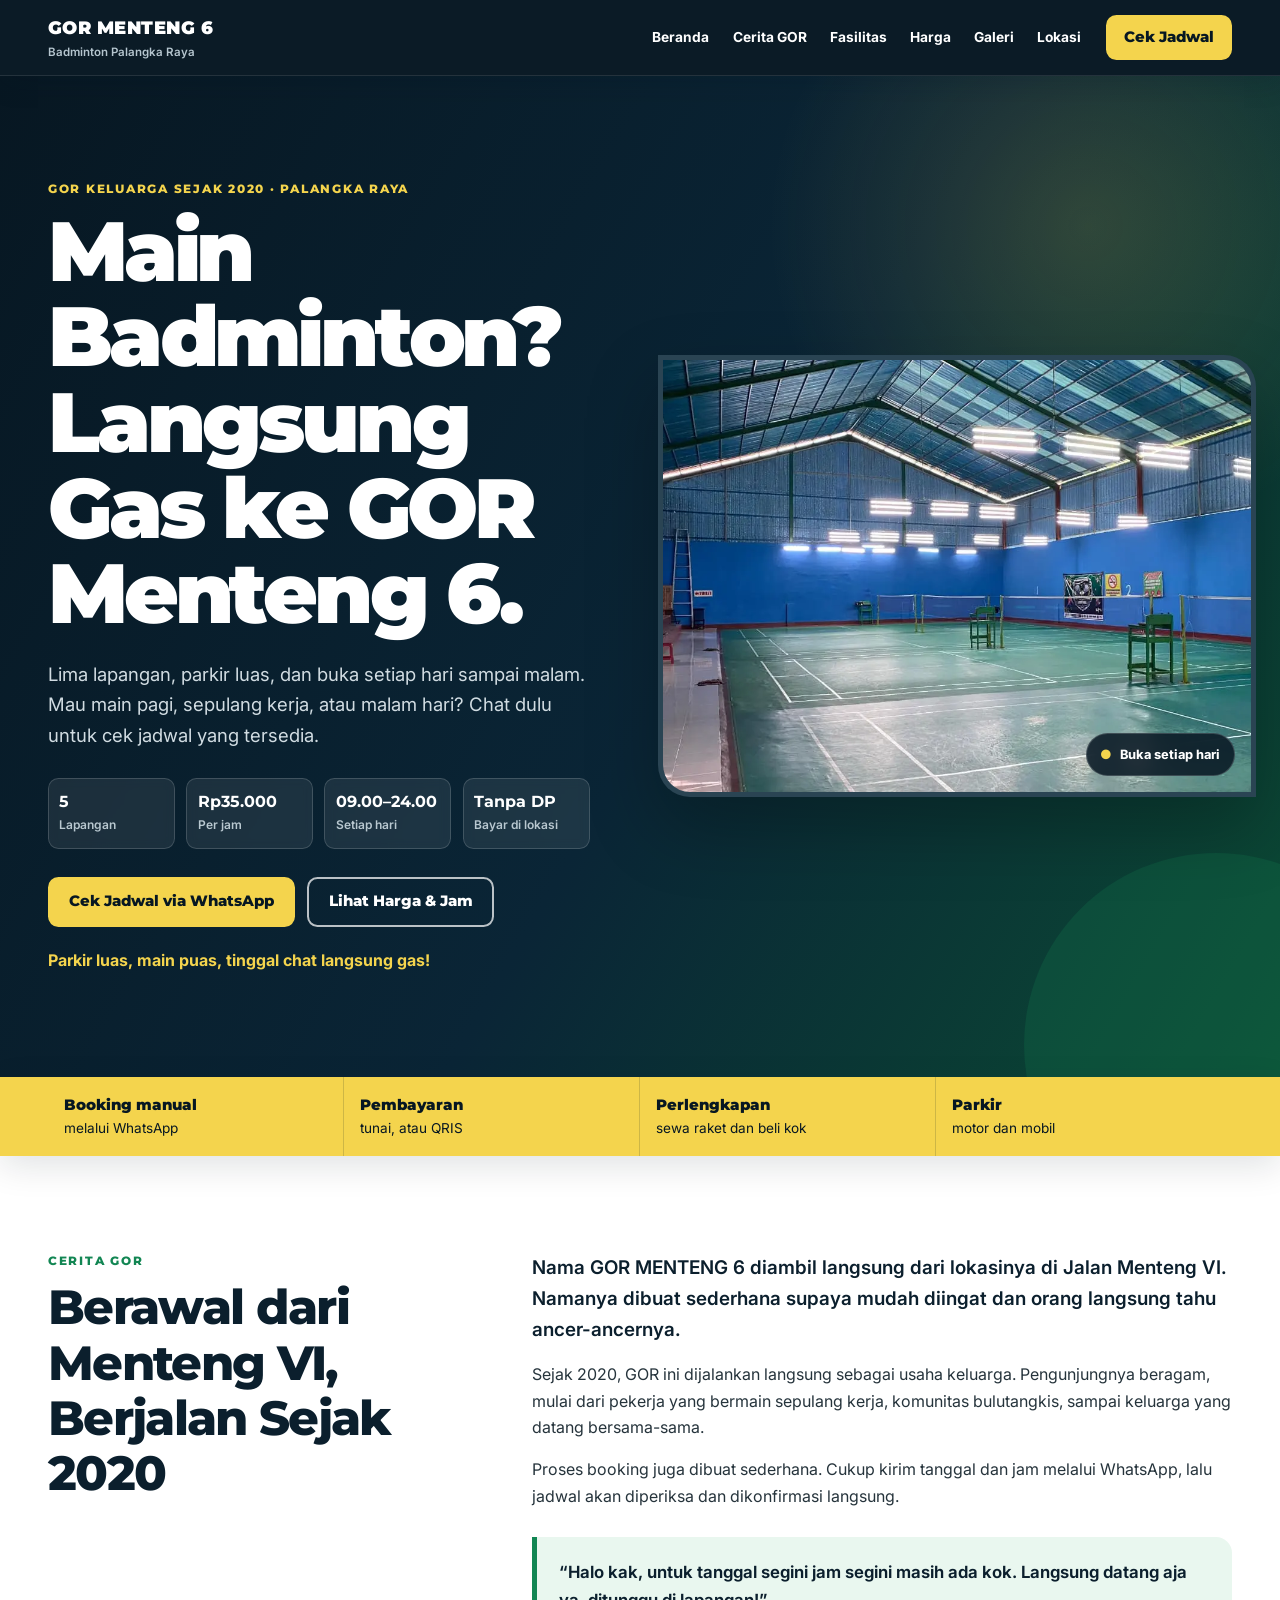
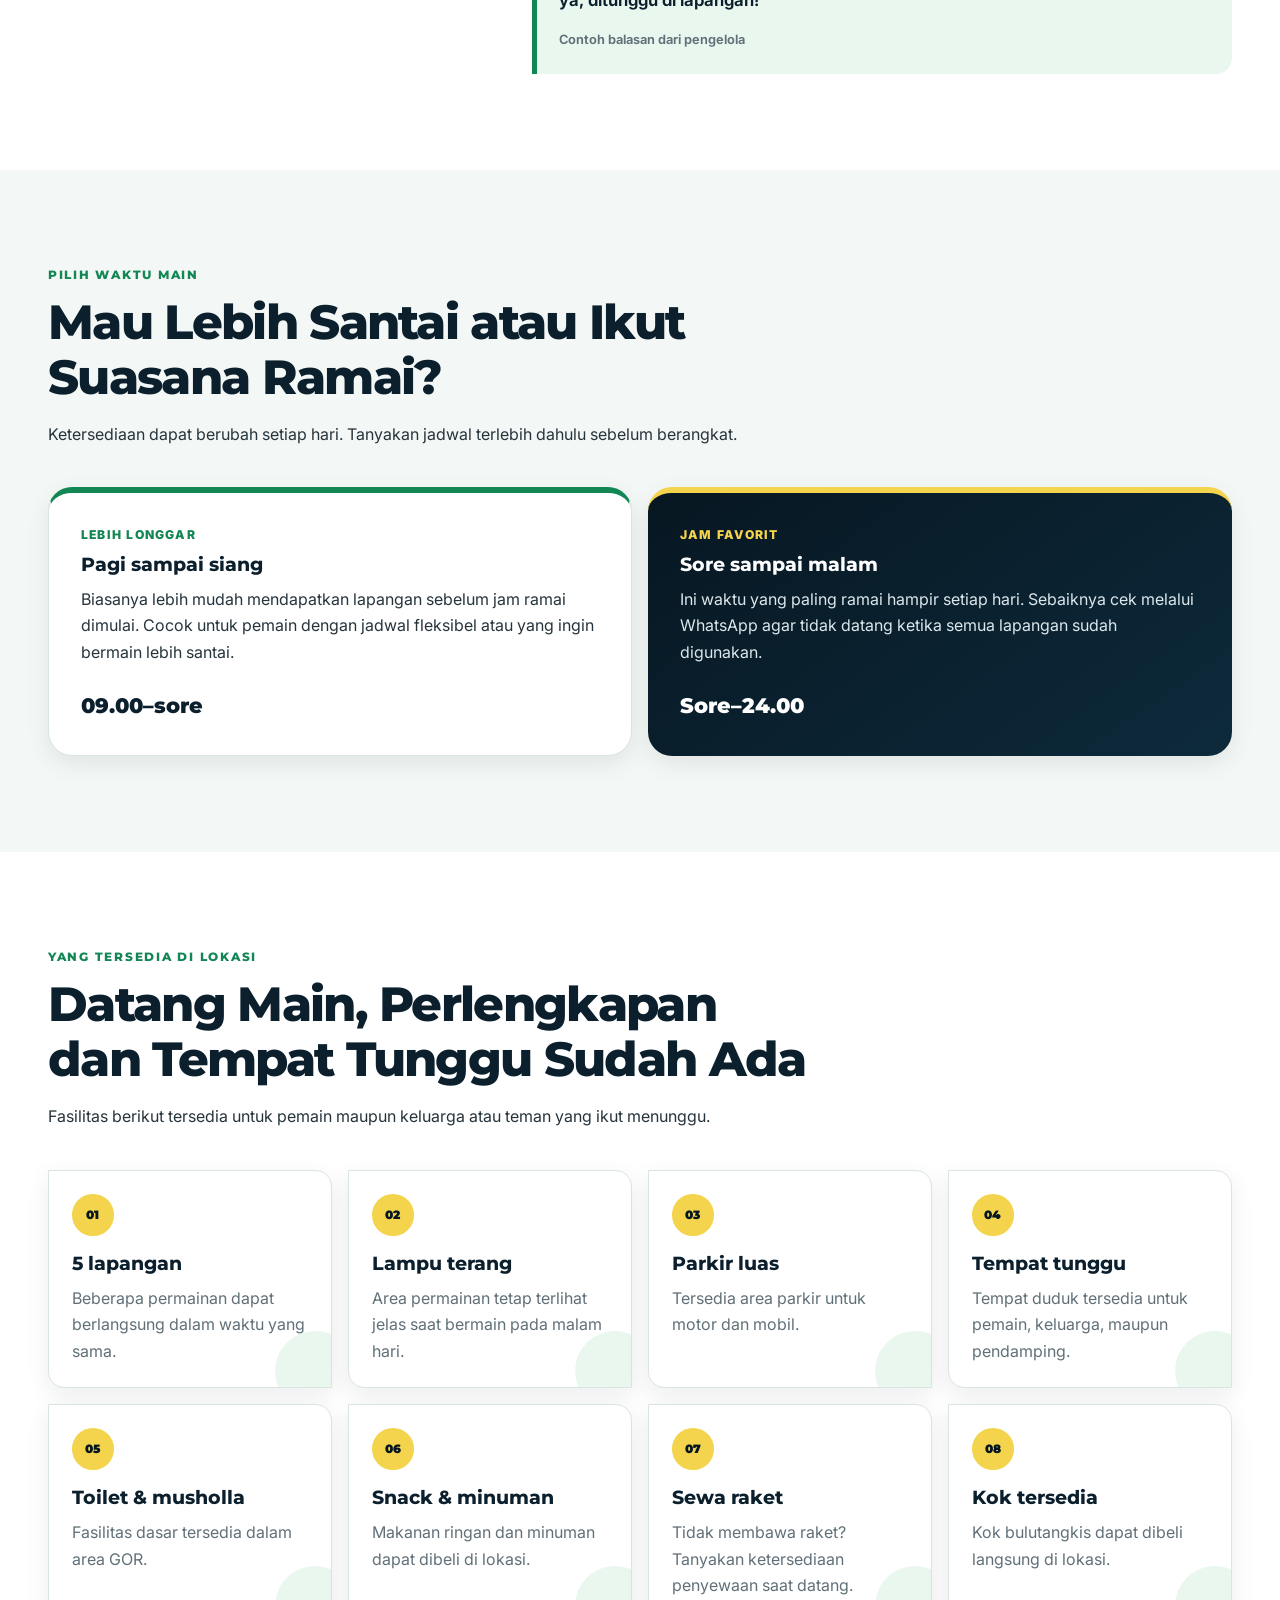
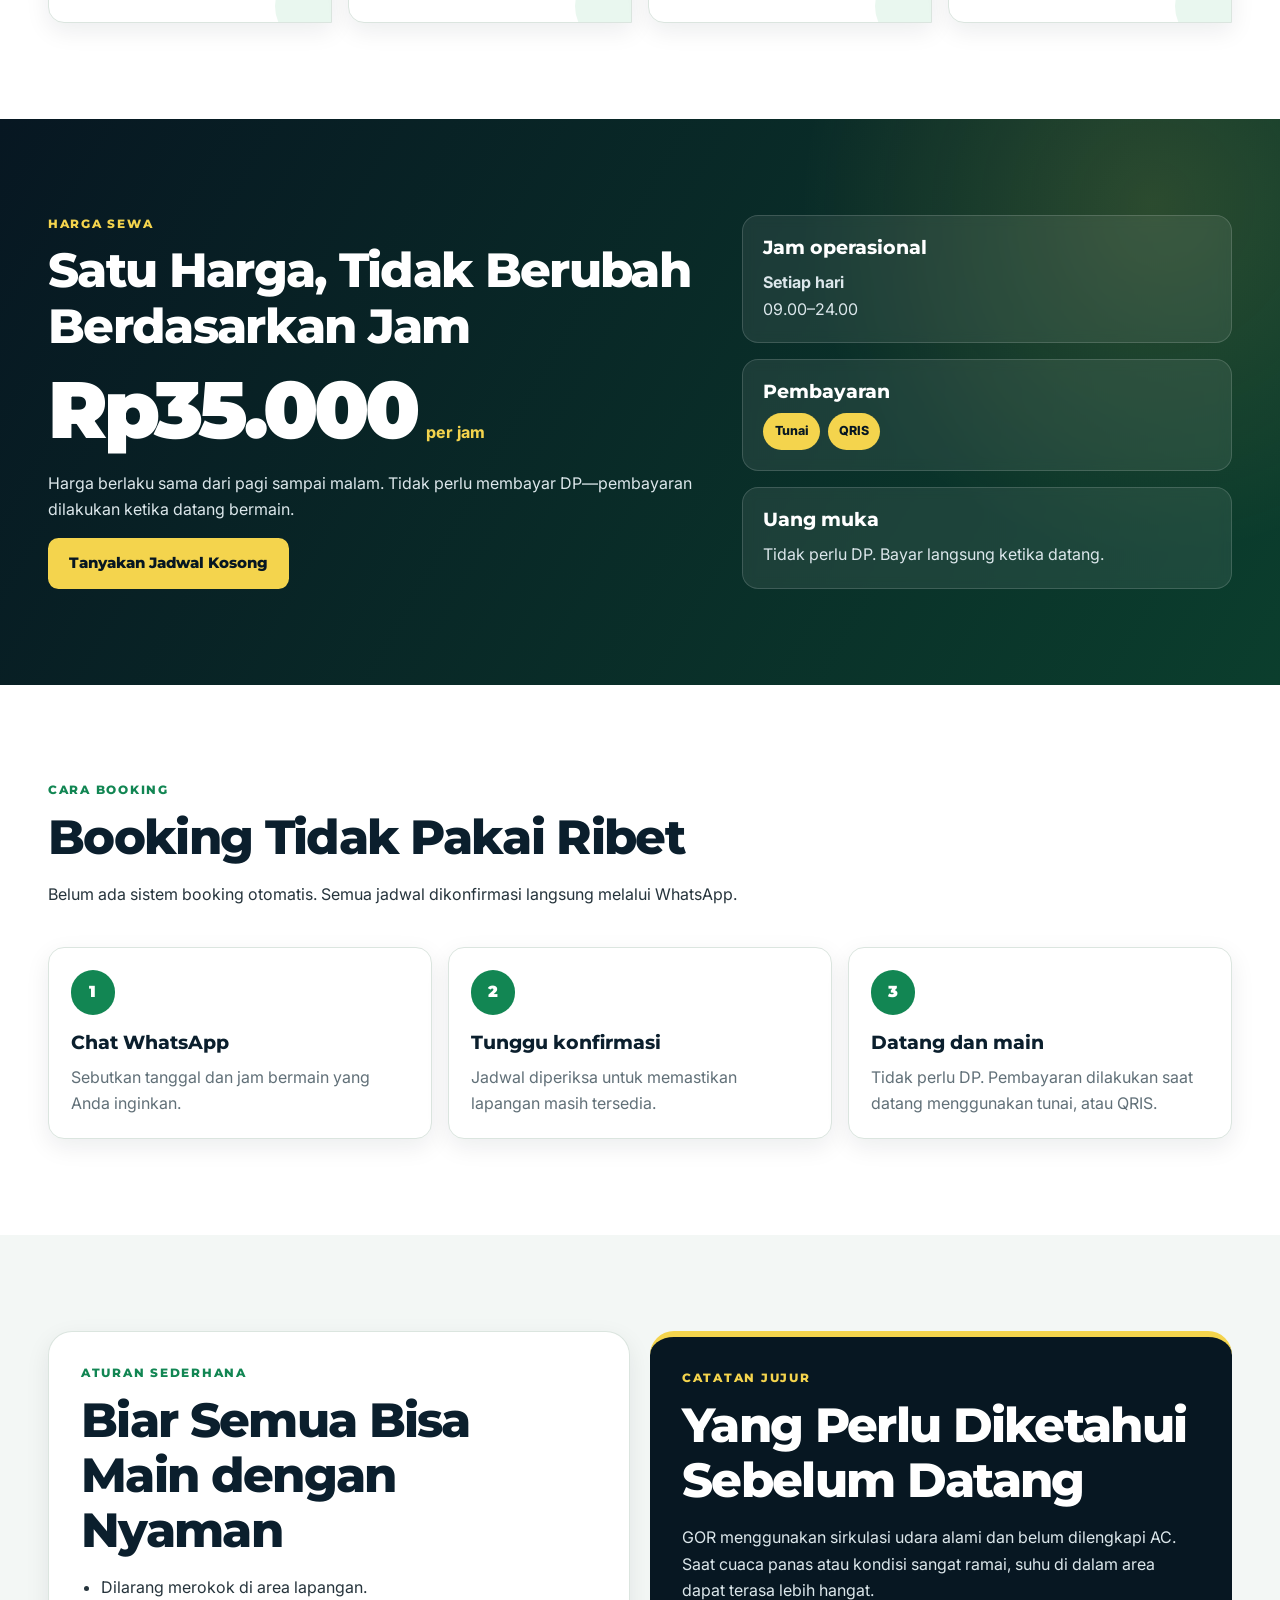
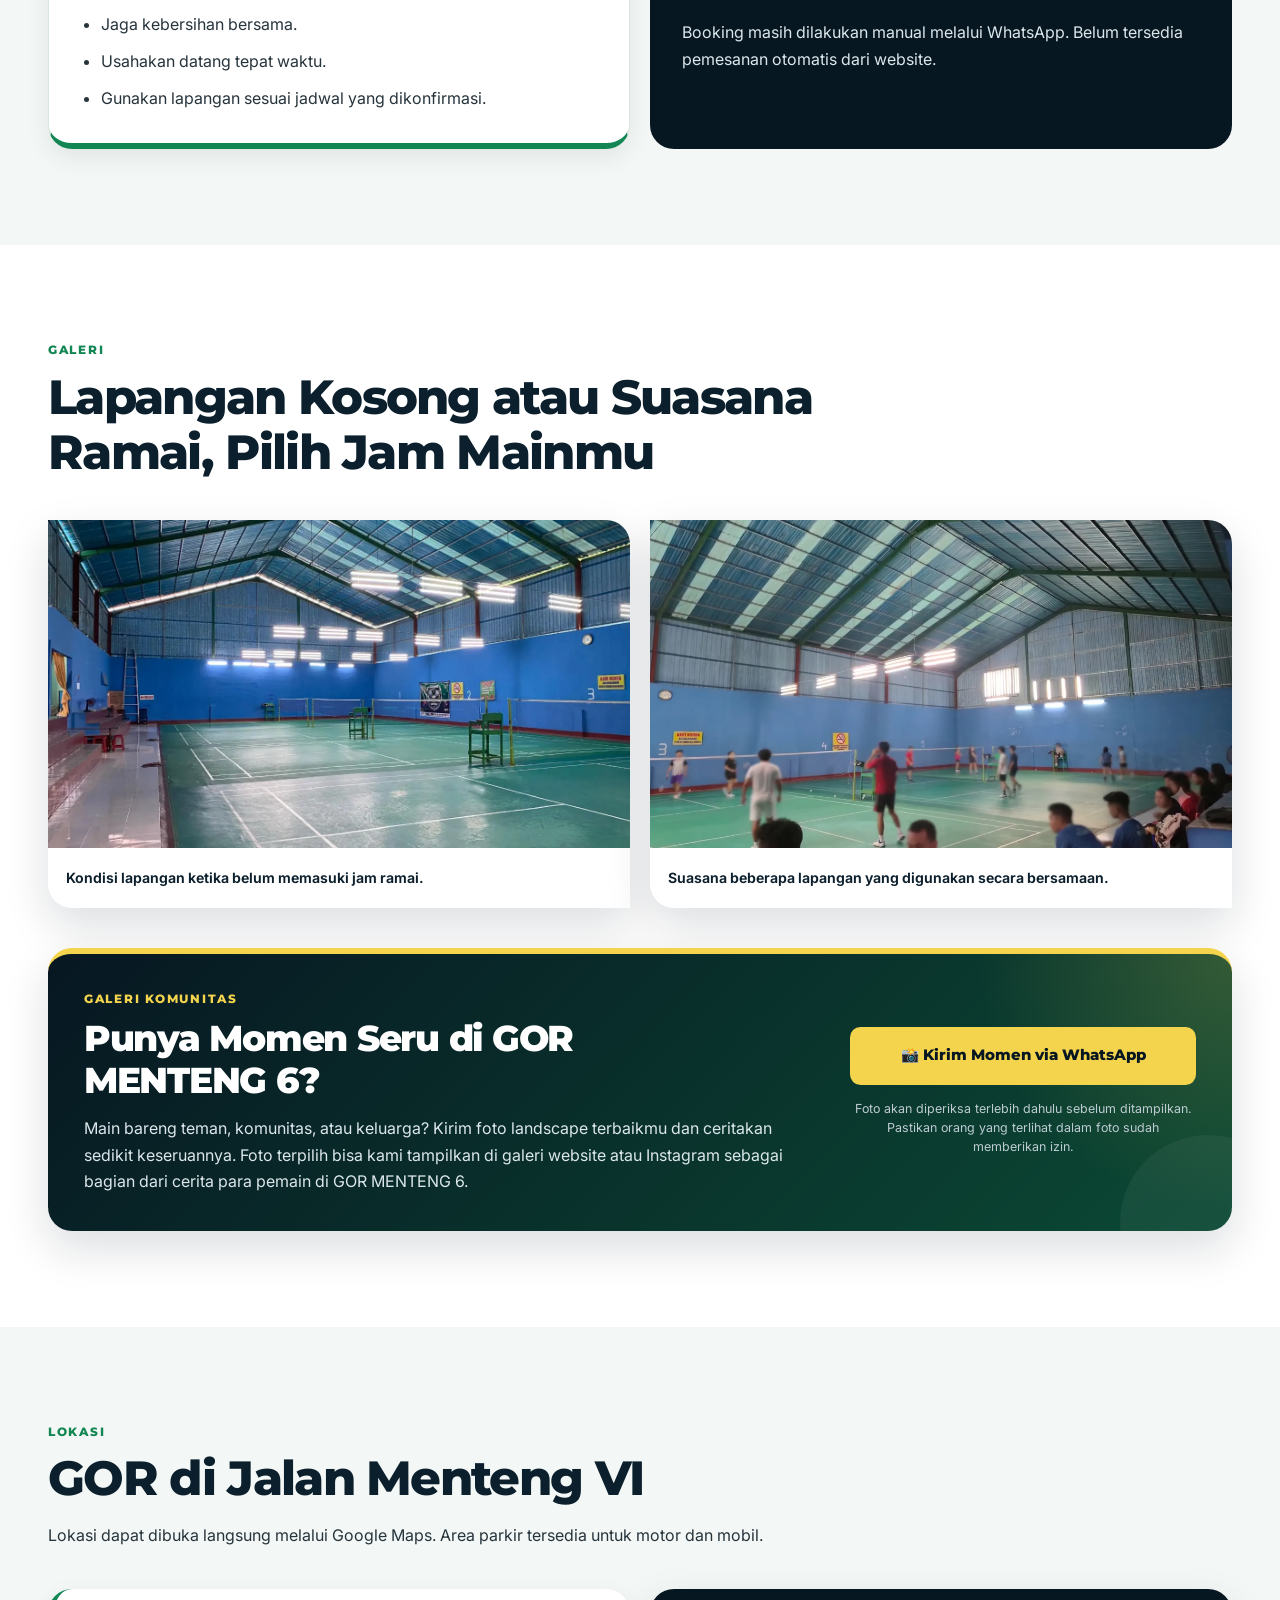
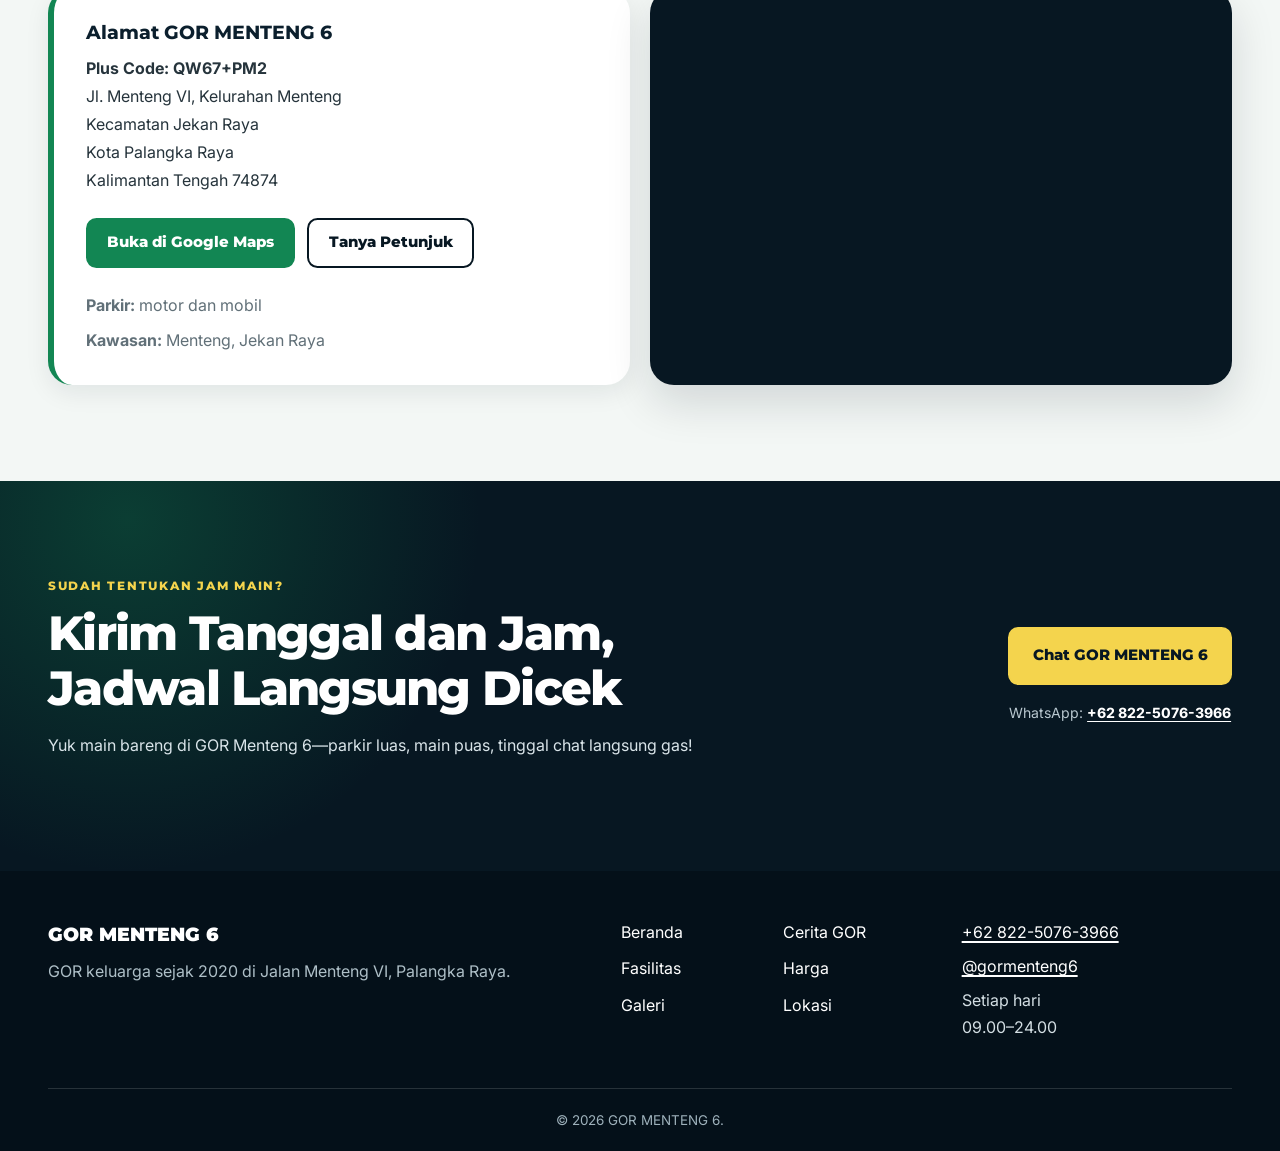
==== commit 8b800897: "Merombak desain dan menambahkan galeri komunitas" ====
--- a/index.html
+++ b/index.html
@@ -8,18 +8,26 @@
       content="width=device-width, initial-scale=1.0"
     />
 
-    <title>GOR MENTENG 6 | Lapangan Bulutangkis Palangka Raya</title>
+    <title>
+      GOR MENTENG 6 | Lapangan Bulutangkis Palangka Raya
+    </title>
 
     <meta
       name="description"
-      content="Sewa lapangan bulutangkis di Palangka Raya Rp35.000 per jam. GOR MENTENG 6 buka setiap hari pukul 09.00–24.00. Booking via WhatsApp."
+      content="GOR MENTENG 6 menyediakan 5 lapangan bulutangkis di Palangka Raya. Harga Rp35.000 per jam, buka setiap hari pukul 09.00–24.00, tanpa DP."
     />
 
     <meta name="robots" content="index, follow" />
-    <meta name="theme-color" content="#146c43" />
+    <meta name="theme-color" content="#071722" />
+
     <link rel="icon" href="favicon.ico" sizes="any" />
 
-    <!-- Open Graph untuk tampilan saat website dibagikan -->
+    <link
+      rel="canonical"
+      href="https://rakhasaa.github.io/lapangan-bulutangkis/"
+    />
+
+    <!-- Open Graph -->
     <meta
       property="og:title"
       content="GOR MENTENG 6 | Lapangan Bulutangkis Palangka Raya"
@@ -27,19 +35,47 @@
 
     <meta
       property="og:description"
-      content="Lima lapangan bulutangkis di Palangka Raya dengan harga Rp35.000 per jam. Buka setiap hari pukul 09.00–24.00."
+      content="5 lapangan, harga Rp35.000 per jam, parkir luas, dan buka setiap hari sampai pukul 24.00. Cek jadwal melalui WhatsApp."
     />
 
     <meta property="og:type" content="website" />
+
+    <meta
+      property="og:url"
+      content="https://rakhasaa.github.io/lapangan-bulutangkis/"
+    />
+
+    <meta
+      property="og:image"
+      content="https://rakhasaa.github.io/lapangan-bulutangkis/images/hero-lapangan-kosong.webp"
+    />
+
+    <meta
+      property="og:image:alt"
+      content="Lapangan bulutangkis GOR MENTENG 6 di Palangka Raya"
+    />
+
+    <meta property="og:image:width" content="1280" />
+    <meta property="og:image:height" content="720" />
     <meta property="og:locale" content="id_ID" />
     <meta property="og:site_name" content="GOR MENTENG 6" />
 
-    <!--
-      Canonical URL, og:url, dan og:image akan ditambahkan
-      setelah URL publik dan gambar asli tersedia.
-    -->
+    <!-- Font -->
+    <link rel="preconnect" href="https://fonts.googleapis.com" />
+
+    <link
+      rel="preconnect"
+      href="https://fonts.gstatic.com"
+      crossorigin
+    />
+
+    <link
+      href="https://fonts.googleapis.com/css2?family=Inter:wght@400;500;600;700&family=Montserrat:wght@600;700;800;900&display=swap"
+      rel="stylesheet"
+    />
 
     <link rel="stylesheet" href="css/style.css" />
+
     <script src="js/script.js" defer></script>
 
     <!-- Structured data bisnis lokal -->
@@ -47,15 +83,23 @@
       {
         "@context": "https://schema.org",
         "@type": "SportsActivityLocation",
+        "@id": "https://rakhasaa.github.io/lapangan-bulutangkis/#business",
         "name": "GOR MENTENG 6",
-        "description": "Lapangan bulutangkis di Palangka Raya dengan lima lapangan, pencahayaan terang, tempat tunggu, musholla, toilet, serta penjualan snack dan minuman.",
+        "alternateName": "GOR Menteng VI",
+        "description": "GOR keluarga yang menyediakan lima lapangan bulutangkis di Palangka Raya. Buka setiap hari pukul 09.00 sampai 24.00 dengan harga Rp35.000 per jam.",
+        "url": "https://rakhasaa.github.io/lapangan-bulutangkis/",
+        "image": "https://rakhasaa.github.io/lapangan-bulutangkis/images/hero-lapangan-kosong.webp",
         "telephone": "+6282250763966",
         "priceRange": "Rp35.000 per jam",
+        "currenciesAccepted": "IDR",
+        "paymentAccepted": "Tunai, QRIS",
+        "hasMap": "https://maps.app.goo.gl/wVYVJ3f2RxGthi3J8",
         "address": {
           "@type": "PostalAddress",
-          "streetAddress": "Jl. Menteng VI No. 66, Kelurahan Menteng, Kecamatan Jekan Raya",
+          "streetAddress": "QW67+PM2, Jl. Menteng VI, Menteng",
           "addressLocality": "Palangka Raya",
           "addressRegion": "Kalimantan Tengah",
+          "postalCode": "74874",
           "addressCountry": "ID"
         },
         "openingHoursSpecification": {
@@ -91,20 +135,14 @@
     <!-- Header -->
     <header class="site-header">
       <div class="container header-inner">
-        <a
-          class="brand"
-          href="#beranda"
-        >
+        <a class="brand" href="#beranda">
           <span class="brand-name">GOR MENTENG 6</span>
+
           <span class="brand-tagline">
-            Lapangan Bulutangkis Palangka Raya
+            Badminton Palangka Raya
           </span>
         </a>
 
-        <!--
-          Tombol ini masih disembunyikan.
-          Tombol akan diaktifkan saat JavaScript dibuat pada Tahap 6.
-        -->
         <button
           class="menu-toggle"
           id="menu-toggle"
@@ -124,21 +162,20 @@
         >
           <ul class="nav-list">
             <li><a href="#beranda">Beranda</a></li>
-            <li><a href="#tentang">Tentang</a></li>
+            <li><a href="#tentang">Cerita GOR</a></li>
             <li><a href="#fasilitas">Fasilitas</a></li>
             <li><a href="#harga">Harga</a></li>
+            <li><a href="#galeri">Galeri</a></li>
             <li><a href="#lokasi">Lokasi</a></li>
-            <li><a href="#kontak">Kontak</a></li>
           </ul>
 
           <a
             class="button button-small"
-            href="https://wa.me/6282250763966?text=Halo%2C%20saya%20melihat%20website%20GOR%20MENTENG%206.%20Apakah%20ada%20jadwal%20lapangan%20yang%20tersedia%20untuk%20tanggal%20%5Btanggal%5D%20pukul%20%5Bjam%5D%3F"
+            href="https://wa.me/6282250763966?text=Halo%20kak%2C%20saya%20melihat%20website%20GOR%20MENTENG%206.%20Saya%20ingin%20cek%20lapangan%20untuk%20tanggal%20%5Btanggal%5D%20pukul%20%5Bjam%5D.%20Apakah%20masih%20tersedia%3F"
             target="_blank"
             rel="noopener noreferrer"
-            aria-label="Booking GOR MENTENG 6 melalui WhatsApp"
           >
-            Booking WhatsApp
+            Cek Jadwal
           </a>
         </nav>
       </div>
@@ -154,163 +191,207 @@
         <div class="container hero-grid">
           <div class="hero-content">
             <p class="eyebrow">
-              Lapangan bulutangkis di Palangka Raya
+              GOR keluarga sejak 2020 · Palangka Raya
             </p>
 
             <h1 id="hero-title">
-              Lapangan Bulutangkis Nyaman di Palangka Raya
+              Main Badminton? Langsung Gas ke GOR Menteng 6.
             </h1>
 
             <p class="hero-description">
-              GOR MENTENG 6 menyediakan lima lapangan untuk bermain
-              badminton bersama teman, keluarga, atau komunitas.
-              Nikmati lapangan yang luas, pencahayaan terang, dan
-              fasilitas pendukung dalam satu lokasi.
-            </p>
-
-            <ul
-              class="hero-highlights"
+              Lima lapangan, parkir luas, dan buka setiap hari
+              sampai malam. Mau main pagi, sepulang kerja, atau
+              malam hari? Chat dulu untuk cek jadwal yang tersedia.
+            </p>
+
+            <div
+              class="hero-stats"
               aria-label="Informasi utama GOR MENTENG 6"
             >
-              <li>5 lapangan</li>
-              <li>Rp35.000 per jam</li>
-              <li>Buka setiap hari</li>
-              <li>Pukul 09.00–24.00</li>
-            </ul>
+              <div class="stat-item">
+                <strong>5</strong>
+                <span>Lapangan</span>
+              </div>
+
+              <div class="stat-item">
+                <strong>Rp35.000</strong>
+                <span>Per jam</span>
+              </div>
+
+              <div class="stat-item">
+                <strong>09.00–24.00</strong>
+                <span>Setiap hari</span>
+              </div>
+
+              <div class="stat-item">
+                <strong>Tanpa DP</strong>
+                <span>Bayar di lokasi</span>
+              </div>
+            </div>
 
             <div class="button-group">
               <a
                 class="button button-primary"
-                href="https://wa.me/6282250763966?text=Halo%2C%20saya%20melihat%20website%20GOR%20MENTENG%206.%20Apakah%20ada%20jadwal%20lapangan%20yang%20tersedia%20untuk%20tanggal%20%5Btanggal%5D%20pukul%20%5Bjam%5D%3F"
+                href="https://wa.me/6282250763966?text=Halo%20kak%2C%20saya%20melihat%20website%20GOR%20MENTENG%206.%20Saya%20ingin%20cek%20lapangan%20untuk%20tanggal%20%5Btanggal%5D%20pukul%20%5Bjam%5D.%20Apakah%20masih%20tersedia%3F"
                 target="_blank"
                 rel="noopener noreferrer"
               >
-                Booking via WhatsApp
+                Cek Jadwal via WhatsApp
               </a>
 
-              <a class="button button-secondary" href="#lokasi">
-                Lihat Alamat
+              <a class="button button-secondary" href="#harga">
+                Lihat Harga &amp; Jam
               </a>
             </div>
-          </div>
-
-<div class="hero-media">
-  <img
-    class="hero-image"
-    src="images/hero-lapangan-kosong.webp"
-    alt="Area lapangan bulutangkis GOR MENTENG 6 di Palangka Raya dalam kondisi kosong"
-    width="1280"
-    height="720"
-    loading="eager"
-    fetchpriority="high"
-    decoding="async"
-  />
-</div>
+
+            <p class="hero-slogan">
+              Parkir luas, main puas, tinggal chat langsung gas!
+            </p>
+          </div>
+
+          <div class="hero-media">
+            <img
+              class="hero-image"
+              src="images/hero-lapangan-kosong.webp"
+              alt="Lapangan bulutangkis GOR MENTENG 6 di Palangka Raya dalam kondisi kosong"
+              width="1280"
+              height="720"
+              loading="eager"
+              fetchpriority="high"
+              decoding="async"
+            />
+
+            <div class="hero-image-label">
+              <span aria-hidden="true">●</span>
+              Buka setiap hari
+            </div>
+          </div>
+        </div>
+      </section>
+
+      <!-- Informasi singkat -->
+      <section
+        class="quick-info"
+        aria-label="Informasi singkat GOR MENTENG 6"
+      >
+        <div class="container quick-info-grid">
+          <p>
+            <strong>Booking manual</strong>
+            melalui WhatsApp
+          </p>
+
+          <p>
+            <strong>Pembayaran</strong>
+            tunai, atau QRIS
+          </p>
+
+          <p>
+            <strong>Perlengkapan</strong>
+            sewa raket dan beli kok
+          </p>
+
+          <p>
+            <strong>Parkir</strong>
+            motor dan mobil
+          </p>
         </div>
       </section>
 
       <!-- Tentang -->
       <section
-        class="section"
+        class="section story-section"
         id="tentang"
         aria-labelledby="tentang-title"
       >
+        <div class="container story-grid">
+          <div class="section-heading">
+            <p class="eyebrow">Cerita GOR</p>
+
+            <h2 id="tentang-title">
+              Berawal dari Menteng VI, Berjalan Sejak 2020
+            </h2>
+          </div>
+
+          <div class="story-content">
+            <p class="story-lead">
+              Nama GOR MENTENG 6 diambil langsung dari lokasinya
+              di Jalan Menteng VI. Namanya dibuat sederhana supaya
+              mudah diingat dan orang langsung tahu ancer-ancernya.
+            </p>
+
+            <p>
+              Sejak 2020, GOR ini dijalankan langsung sebagai usaha
+              keluarga. Pengunjungnya beragam, mulai dari pekerja
+              yang bermain sepulang kerja, komunitas bulutangkis,
+              sampai keluarga yang datang bersama-sama.
+            </p>
+
+            <p>
+              Proses booking juga dibuat sederhana. Cukup kirim
+              tanggal dan jam melalui WhatsApp, lalu jadwal akan
+              diperiksa dan dikonfirmasi langsung.
+            </p>
+
+            <blockquote class="owner-reply">
+              <p>
+                “Halo kak, untuk tanggal segini jam segini masih
+                ada kok. Langsung datang aja ya, ditunggu di
+                lapangan!”
+              </p>
+
+              <cite>Contoh balasan dari pengelola</cite>
+            </blockquote>
+          </div>
+        </div>
+      </section>
+
+      <!-- Waktu bermain -->
+      <section
+        class="section section-alt"
+        id="waktu-main"
+        aria-labelledby="waktu-main-title"
+      >
         <div class="container">
           <div class="section-heading">
-            <p class="eyebrow">Tentang kami</p>
-
-            <h2 id="tentang-title">
-              Tempat Bermain Badminton untuk Berbagai Kebutuhan
+            <p class="eyebrow">Pilih waktu main</p>
+
+            <h2 id="waktu-main-title">
+              Mau Lebih Santai atau Ikut Suasana Ramai?
             </h2>
-          </div>
-
-          <div class="about-content">
+
             <p>
-              GOR MENTENG 6 adalah tempat sewa lapangan bulutangkis
-              di Kelurahan Menteng, Kecamatan Jekan Raya, Kota
-              Palangka Raya. Tersedia lima lapangan dalam satu lokasi
-              untuk permainan bersama teman, keluarga, maupun
-              komunitas.
-            </p>
-
-            <p>
-              Pengunjung juga dapat menggunakan tempat tunggu,
-              tempat duduk, toilet, dan musholla. Snack serta minuman
-              tersedia di lokasi sehingga pemain dan pendamping tidak
-              perlu keluar ketika membutuhkan makanan ringan.
-            </p>
-          </div>
-        </div>
-      </section>
-
-      <!-- Keunggulan -->
-      <section
-        class="section section-alt"
-        id="keunggulan"
-        aria-labelledby="keunggulan-title"
-      >
-        <div class="container">
-          <div class="section-heading">
-            <p class="eyebrow">Keunggulan</p>
-
-            <h2 id="keunggulan-title">
-              Alasan Memilih GOR MENTENG 6
-            </h2>
-
-            <p>
-              Fasilitas dan layanan yang tersedia untuk mendukung
-              kegiatan bermain bulutangkis Anda.
-            </p>
-          </div>
-
-          <div class="card-grid">
-            <article class="feature-card">
-              <h3>Lima Lapangan</h3>
-              <p>
-                Tersedia lima lapangan dalam satu lokasi sehingga
-                pelanggan memiliki lebih banyak pilihan jadwal
-                bermain.
-              </p>
-            </article>
-
-            <article class="feature-card">
-              <h3>Buka Sampai Malam</h3>
-              <p>
-                Buka setiap hari dari pukul 09.00 sampai 24.00 untuk
-                permainan pagi, siang, sore, maupun malam.
-              </p>
-            </article>
-
-            <article class="feature-card">
-              <h3>Harga Tetap</h3>
-              <p>
-                Harga sewa Rp35.000 per jam dan berlaku sama selama
-                jam operasional.
-              </p>
-            </article>
-
-            <article class="feature-card">
-              <h3>Pencahayaan Terang</h3>
-              <p>
-                Pencahayaan lapangan membantu pemain melihat kok dan
-                area permainan dengan jelas.
-              </p>
-            </article>
-
-            <article class="feature-card">
-              <h3>Nyaman untuk Rombongan</h3>
-              <p>
-                Area yang luas dan tempat duduk yang banyak dapat
-                digunakan oleh pemain maupun pendamping.
-              </p>
-            </article>
-
-            <article class="feature-card">
-              <h3>Booking Mudah</h3>
-              <p>
-                Tanyakan ketersediaan lapangan dan lakukan pemesanan
-                secara langsung melalui WhatsApp.
-              </p>
+              Ketersediaan dapat berubah setiap hari. Tanyakan
+              jadwal terlebih dahulu sebelum berangkat.
+            </p>
+          </div>
+
+          <div class="time-grid">
+            <article class="time-card time-card-calm">
+              <p class="time-label">Lebih longgar</p>
+
+              <h3>Pagi sampai siang</h3>
+
+              <p>
+                Biasanya lebih mudah mendapatkan lapangan sebelum
+                jam ramai dimulai. Cocok untuk pemain dengan jadwal
+                fleksibel atau yang ingin bermain lebih santai.
+              </p>
+
+              <p class="time-value">09.00–sore</p>
+            </article>
+
+            <article class="time-card time-card-busy">
+              <p class="time-label">Jam favorit</p>
+
+              <h3>Sore sampai malam</h3>
+
+              <p>
+                Ini waktu yang paling ramai hampir setiap hari.
+                Sebaiknya cek melalui WhatsApp agar tidak datang
+                ketika semua lapangan sudah digunakan.
+              </p>
+
+              <p class="time-value">Sore–24.00</p>
             </article>
           </div>
         </div>
@@ -324,153 +405,354 @@
       >
         <div class="container">
           <div class="section-heading">
-            <p class="eyebrow">Fasilitas</p>
+            <p class="eyebrow">Yang tersedia di lokasi</p>
 
             <h2 id="fasilitas-title">
-              Fasilitas GOR MENTENG 6
+              Datang Main, Perlengkapan dan Tempat Tunggu Sudah Ada
             </h2>
 
             <p>
-              Berikut fasilitas yang tersedia untuk pemain dan
-              pendamping.
-            </p>
-          </div>
-
-          <ul class="facility-list">
-            <li>Lima lapangan bulutangkis</li>
-            <li>Pencahayaan lapangan yang terang</li>
-            <li>Area lapangan yang luas</li>
-            <li>Tempat duduk yang banyak</li>
-            <li>Tempat tunggu</li>
-            <li>Toilet</li>
-            <li>Musholla</li>
-            <li>Penjualan snack dan minuman</li>
-          </ul>
+              Fasilitas berikut tersedia untuk pemain maupun
+              keluarga atau teman yang ikut menunggu.
+            </p>
+          </div>
+
+          <div class="facility-grid">
+            <article class="facility-card">
+              <span class="facility-number">01</span>
+              <h3>5 lapangan</h3>
+              <p>
+                Beberapa permainan dapat berlangsung dalam waktu
+                yang sama.
+              </p>
+            </article>
+
+            <article class="facility-card">
+              <span class="facility-number">02</span>
+              <h3>Lampu terang</h3>
+              <p>
+                Area permainan tetap terlihat jelas saat bermain
+                pada malam hari.
+              </p>
+            </article>
+
+            <article class="facility-card">
+              <span class="facility-number">03</span>
+              <h3>Parkir luas</h3>
+              <p>
+                Tersedia area parkir untuk motor dan mobil.
+              </p>
+            </article>
+
+            <article class="facility-card">
+              <span class="facility-number">04</span>
+              <h3>Tempat tunggu</h3>
+              <p>
+                Tempat duduk tersedia untuk pemain, keluarga,
+                maupun pendamping.
+              </p>
+            </article>
+
+            <article class="facility-card">
+              <span class="facility-number">05</span>
+              <h3>Toilet &amp; musholla</h3>
+              <p>
+                Fasilitas dasar tersedia dalam area GOR.
+              </p>
+            </article>
+
+            <article class="facility-card">
+              <span class="facility-number">06</span>
+              <h3>Snack &amp; minuman</h3>
+              <p>
+                Makanan ringan dan minuman dapat dibeli di lokasi.
+              </p>
+            </article>
+
+            <article class="facility-card">
+              <span class="facility-number">07</span>
+              <h3>Sewa raket</h3>
+              <p>
+                Tidak membawa raket? Tanyakan ketersediaan
+                penyewaan saat datang.
+              </p>
+            </article>
+
+            <article class="facility-card">
+              <span class="facility-number">08</span>
+              <h3>Kok tersedia</h3>
+              <p>
+                Kok bulutangkis dapat dibeli langsung di lokasi.
+              </p>
+            </article>
+          </div>
         </div>
       </section>
 
       <!-- Harga -->
       <section
-        class="section section-alt"
+        class="section price-section"
         id="harga"
         aria-labelledby="harga-title"
       >
+        <div class="container price-layout">
+          <div class="price-main">
+            <p class="eyebrow">Harga sewa</p>
+
+            <h2 id="harga-title">
+              Satu Harga, Tidak Berubah Berdasarkan Jam
+            </h2>
+
+            <p class="large-price">
+              <strong>Rp35.000</strong>
+              <span>per jam</span>
+            </p>
+
+            <p>
+              Harga berlaku sama dari pagi sampai malam. Tidak
+              perlu membayar DP—pembayaran dilakukan ketika datang
+              bermain.
+            </p>
+
+            <a
+              class="button button-accent"
+              href="https://wa.me/6282250763966?text=Halo%20kak%2C%20saya%20melihat%20website%20GOR%20MENTENG%206.%20Saya%20ingin%20cek%20lapangan%20untuk%20tanggal%20%5Btanggal%5D%20pukul%20%5Bjam%5D.%20Apakah%20masih%20tersedia%3F"
+              target="_blank"
+              rel="noopener noreferrer"
+            >
+              Tanyakan Jadwal Kosong
+            </a>
+          </div>
+
+          <div class="price-details-panel">
+            <article>
+              <h3>Jam operasional</h3>
+              <p>
+                <strong>Setiap hari</strong><br />
+                09.00–24.00
+              </p>
+            </article>
+
+            <article>
+              <h3>Pembayaran</h3>
+
+              <ul class="payment-list">
+                <li>Tunai</li>
+                <li>QRIS</li>
+              </ul>
+            </article>
+
+            <article>
+              <h3>Uang muka</h3>
+              <p>
+                Tidak perlu DP. Bayar langsung ketika datang.
+              </p>
+            </article>
+          </div>
+        </div>
+      </section>
+
+      <!-- Cara booking -->
+      <section
+        class="section"
+        id="booking"
+        aria-labelledby="booking-title"
+      >
         <div class="container">
           <div class="section-heading">
-            <p class="eyebrow">Harga dan jam operasional</p>
-
-            <h2 id="harga-title">
-              Harga Sewa Lapangan
+            <p class="eyebrow">Cara booking</p>
+
+            <h2 id="booking-title">
+              Booking Tidak Pakai Ribet
             </h2>
-          </div>
-
-          <div class="price-layout">
-            <article class="price-card">
-              <h3>Sewa Lapangan Bulutangkis</h3>
-
-              <p class="price">
-                <strong>Rp35.000</strong>
-                <span>per jam</span>
-              </p>
-
-              <ul class="price-details">
-                <li>Harga berlaku sama pada setiap jam operasional.</li>
-                <li>Tidak ada perbedaan harga pagi dan malam.</li>
-                <li>
-                  Ketersediaan lapangan perlu diperiksa sebelum datang.
-                </li>
-              </ul>
-
+
+            <p>
+              Belum ada sistem booking otomatis. Semua jadwal
+              dikonfirmasi langsung melalui WhatsApp.
+            </p>
+          </div>
+
+          <ol class="booking-steps">
+            <li class="booking-step">
+              <span class="step-number">1</span>
+
+              <div>
+                <h3>Chat WhatsApp</h3>
+                <p>
+                  Sebutkan tanggal dan jam bermain yang Anda
+                  inginkan.
+                </p>
+              </div>
+            </li>
+
+            <li class="booking-step">
+              <span class="step-number">2</span>
+
+              <div>
+                <h3>Tunggu konfirmasi</h3>
+                <p>
+                  Jadwal diperiksa untuk memastikan lapangan masih
+                  tersedia.
+                </p>
+              </div>
+            </li>
+
+            <li class="booking-step">
+              <span class="step-number">3</span>
+
+              <div>
+                <h3>Datang dan main</h3>
+                <p>
+                  Tidak perlu DP. Pembayaran dilakukan saat datang
+                  menggunakan tunai, atau QRIS.
+                </p>
+              </div>
+            </li>
+          </ol>
+        </div>
+      </section>
+
+      <!-- Aturan dan catatan -->
+      <section
+        class="section section-alt"
+        aria-labelledby="aturan-title"
+      >
+        <div class="container notes-grid">
+          <article class="rules-card">
+            <p class="eyebrow">Aturan sederhana</p>
+
+            <h2 id="aturan-title">
+              Biar Semua Bisa Main dengan Nyaman
+            </h2>
+
+            <ul class="rules-list">
+              <li>Dilarang merokok di area lapangan.</li>
+              <li>Jaga kebersihan bersama.</li>
+              <li>Usahakan datang tepat waktu.</li>
+              <li>
+                Gunakan lapangan sesuai jadwal yang dikonfirmasi.
+              </li>
+            </ul>
+          </article>
+
+          <aside
+            class="honest-note"
+            aria-labelledby="catatan-title"
+          >
+            <p class="eyebrow">Catatan jujur</p>
+
+            <h2 id="catatan-title">
+              Yang Perlu Diketahui Sebelum Datang
+            </h2>
+
+            <p>
+              GOR menggunakan sirkulasi udara alami dan belum
+              dilengkapi AC. Saat cuaca panas atau kondisi sangat
+              ramai, suhu di dalam area dapat terasa lebih hangat.
+            </p>
+
+            <p>
+              Booking masih dilakukan manual melalui WhatsApp.
+              Belum tersedia pemesanan otomatis dari website.
+            </p>
+          </aside>
+        </div>
+      </section>
+
+      <!-- Galeri -->
+      <section
+        class="section gallery-section"
+        id="galeri"
+        aria-labelledby="galeri-title"
+      >
+        <div class="container">
+          <div class="section-heading">
+            <p class="eyebrow">Galeri</p>
+
+            <h2 id="galeri-title">
+              Lapangan Kosong atau Suasana Ramai, Pilih Jam Mainmu
+            </h2>
+          </div>
+
+          <div class="gallery-grid">
+            <figure class="gallery-item">
+              <img
+                class="gallery-image"
+                src="images/hero-lapangan-kosong.webp"
+                alt="Lapangan bulutangkis GOR MENTENG 6 di Palangka Raya dalam kondisi kosong"
+                width="1280"
+                height="720"
+                loading="lazy"
+                decoding="async"
+              />
+
+              <figcaption>
+                Kondisi lapangan ketika belum memasuki jam ramai.
+              </figcaption>
+            </figure>
+
+            <figure class="gallery-item">
+              <img
+                class="gallery-image"
+                src="images/suasana-bermain-gor-menteng-6.webp"
+                alt="Suasana pengunjung bermain bulutangkis di GOR MENTENG 6 Palangka Raya"
+                width="2184"
+                height="1228"
+                loading="lazy"
+                decoding="async"
+              />
+
+              <figcaption>
+                Suasana beberapa lapangan yang digunakan secara
+                bersamaan.
+              </figcaption>
+            </figure>
+          </div>
+                    <!-- Ajakan berbagi foto pengunjung -->
+          <aside
+            class="community-gallery-card"
+            aria-labelledby="community-gallery-title"
+          >
+            <div class="community-gallery-content">
+              <p class="eyebrow">Galeri Komunitas</p>
+
+              <h3 id="community-gallery-title">
+                Punya Momen Seru di GOR MENTENG 6?
+              </h3>
+
+              <p>
+                Main bareng teman, komunitas, atau keluarga?
+                Kirim foto landscape terbaikmu dan ceritakan
+                sedikit keseruannya. Foto terpilih bisa kami
+                tampilkan di galeri website atau Instagram
+                sebagai bagian dari cerita para pemain di
+                GOR MENTENG 6.
+              </p>
+            </div>
+
+            <div class="community-gallery-action">
               <a
-                class="button button-primary"
-                href="https://wa.me/6282250763966?text=Halo%2C%20saya%20melihat%20website%20GOR%20MENTENG%206.%20Apakah%20ada%20jadwal%20lapangan%20yang%20tersedia%20untuk%20tanggal%20%5Btanggal%5D%20pukul%20%5Bjam%5D%3F"
+                class="button button-accent button-large"
+                href="https://wa.me/6282250763966?text=Halo%20kak%2C%20saya%20ingin%20berbagi%20foto%20momen%20bermain%20di%20GOR%20MENTENG%206%20untuk%20dipertimbangkan%20tampil%20di%20galeri%20%F0%9F%93%B8%0A%0ANama%2Fpanggilan%3A%0ATanggal%20bermain%3A%0ANama%20tim%2Fkomunitas%20%28opsional%29%3A%0ACerita%20singkat%20tentang%20momennya%3A%0A%0ASaya%20akan%20mengirimkan%20foto%20landscape%20setelah%20pesan%20ini.%0A%0ASaya%20memastikan%20orang-orang%20yang%20terlihat%20di%20dalam%20foto%20sudah%20memberikan%20izin%2C%20dan%20saya%20mengizinkan%20GOR%20MENTENG%206%20menampilkan%20foto%20terpilih%20di%20website%20dan%2Fatau%20Instagram."
                 target="_blank"
                 rel="noopener noreferrer"
               >
-                Tanyakan Jadwal Kosong
+                📸 Kirim Momen via WhatsApp
               </a>
-            </article>
-
-            <article class="hours-card">
-              <h3>Jam Operasional</h3>
-
-              <p class="opening-days">
-                Buka setiap hari
-              </p>
-
-              <p class="opening-hours">
-                <time datetime="09:00">09.00</time>
-                <span aria-hidden="true">–</span>
-                <time datetime="00:00">24.00</time>
-              </p>
-
-              <p>
-                Silakan hubungi WhatsApp untuk memastikan jadwal
-                lapangan yang ingin digunakan masih tersedia.
-              </p>
-            </article>
-          </div>
-        </div>
-      </section>
-
-<!-- Galeri -->
-<section
-  class="section"
-  id="galeri"
-  aria-labelledby="galeri-title"
->
-  <div class="container">
-    <div class="section-heading">
-      <p class="eyebrow">Galeri</p>
-
-      <h2 id="galeri-title">
-        Galeri Lapangan GOR MENTENG 6
-      </h2>
-
-      <p>
-        Lihat kondisi lapangan dan suasana pengunjung ketika bermain
-        bulutangkis di GOR MENTENG 6.
-      </p>
-    </div>
-
-    <div class="gallery-grid">
-      <figure class="gallery-item">
-        <img
-          class="gallery-image"
-          src="images/hero-lapangan-kosong.webp"
-          alt="Lapangan bulutangkis GOR MENTENG 6 di Palangka Raya dalam kondisi kosong"
-          width="1280"
-          height="720"
-          loading="lazy"
-          decoding="async"
-        />
-
-        <figcaption>
-          Area lapangan yang luas dengan pencahayaan yang terang.
-        </figcaption>
-      </figure>
-
-      <figure class="gallery-item">
-        <img
-          class="gallery-image"
-          src="images/suasana-bermain-gor-menteng-6.webp"
-          alt="Suasana pengunjung bermain bulutangkis di GOR MENTENG 6 Palangka Raya"
-          width="2184"
-          height="1228"
-          loading="lazy"
-          decoding="async"
-        />
-
-        <figcaption>
-          Suasana beberapa lapangan yang digunakan secara bersamaan.
-        </figcaption>
-      </figure>
-    </div>
-  </div>
-</section>
+
+              <p class="community-gallery-note">
+                Foto akan diperiksa terlebih dahulu sebelum
+                ditampilkan. Pastikan orang yang terlihat dalam
+                foto sudah memberikan izin.
+              </p>
+            </div>
+          </aside>
+        </div>
+      </section>
+
       <!-- Lokasi -->
       <section
-        class="section section-alt"
+        class="section location-section"
         id="lokasi"
         aria-labelledby="lokasi-title"
       >
@@ -479,44 +761,70 @@
             <p class="eyebrow">Lokasi</p>
 
             <h2 id="lokasi-title">
-              Lokasi GOR MENTENG 6
+              GOR di Jalan Menteng VI
             </h2>
-          </div>
-
-          <div class="location-content">
+
+            <p>
+              Lokasi dapat dibuka langsung melalui Google Maps.
+              Area parkir tersedia untuk motor dan mobil.
+            </p>
+          </div>
+
+          <div class="location-grid">
             <article class="location-card">
-              <h3>Alamat</h3>
+              <h3>Alamat GOR MENTENG 6</h3>
 
               <address>
-                Jl. Menteng VI No. 66<br />
-                Kelurahan Menteng<br />
+                <strong>Plus Code: QW67+PM2</strong><br />
+                Jl. Menteng VI, Kelurahan Menteng<br />
                 Kecamatan Jekan Raya<br />
                 Kota Palangka Raya<br />
-                Kalimantan Tengah
+                Kalimantan Tengah 74874
               </address>
 
-              <p>
-                GOR MENTENG 6 berada di kawasan Menteng, Jekan Raya,
-                dan dapat digunakan oleh pelanggan yang mencari
-                tempat badminton di Palangka Raya.
-              </p>
-
-              <a
-                class="button button-primary"
-                href="https://wa.me/6282250763966?text=Halo%2C%20saya%20melihat%20website%20GOR%20MENTENG%206.%20Saya%20ingin%20menanyakan%20petunjuk%20menuju%20lokasi."
-                target="_blank"
-                rel="noopener noreferrer"
-              >
-                Tanya Petunjuk Lokasi
-              </a>
-            </article>
-
-            <div class="map-placeholder">
-              <p>Peta belum ditambahkan.</p>
-              <small>
-                Tautan Google Maps dapat ditambahkan nanti jika
-                tersedia.
-              </small>
+              <div class="location-actions">
+                <a
+                  class="button button-primary"
+                  href="https://maps.app.goo.gl/wVYVJ3f2RxGthi3J8"
+                  target="_blank"
+                  rel="noopener noreferrer"
+                >
+                  Buka di Google Maps
+                </a>
+
+                <a
+                  class="button button-secondary"
+                  href="https://wa.me/6282250763966?text=Halo%20kak%2C%20saya%20ingin%20menanyakan%20petunjuk%20menuju%20GOR%20MENTENG%206."
+                  target="_blank"
+                  rel="noopener noreferrer"
+                >
+                  Tanya Petunjuk
+                </a>
+              </div>
+
+              <div class="location-points">
+                <p>
+                  <strong>Parkir:</strong>
+                  motor dan mobil
+                </p>
+
+                <p>
+                  <strong>Kawasan:</strong>
+                  Menteng, Jekan Raya
+                </p>
+              </div>
+            </article>
+
+            <div class="map-wrapper">
+              <iframe
+                src="https://www.google.com/maps?q=QW67%2BPM2%2C%20Palangka%20Raya&output=embed"
+                title="Peta lokasi GOR MENTENG 6 di Palangka Raya"
+                width="600"
+                height="450"
+                loading="lazy"
+                allowfullscreen
+                referrerpolicy="no-referrer-when-downgrade"
+              ></iframe>
             </div>
           </div>
         </div>
@@ -528,71 +836,36 @@
         id="kontak"
         aria-labelledby="kontak-title"
       >
-        <div class="container">
-          <div class="section-heading">
-            <p class="eyebrow">Kontak dan booking</p>
+        <div class="container contact-cta">
+          <div>
+            <p class="eyebrow">Sudah tentukan jam main?</p>
 
             <h2 id="kontak-title">
-              Booking Lapangan melalui WhatsApp
+              Kirim Tanggal dan Jam, Jadwal Langsung Dicek
             </h2>
 
             <p>
-              Hubungi GOR MENTENG 6 untuk menanyakan jadwal lapangan
-              badminton yang tersedia.
-            </p>
-          </div>
-
-          <div class="contact-grid">
-            <article class="contact-card">
-              <h3>WhatsApp</h3>
-
-              <p>
-                <a href="tel:+6282250763966">
-                  +62 822-5076-3966
-                </a>
-              </p>
-
-              <a
-                class="button button-primary"
-                href="https://wa.me/6282250763966?text=Halo%2C%20saya%20melihat%20website%20GOR%20MENTENG%206.%20Apakah%20ada%20jadwal%20lapangan%20yang%20tersedia%20untuk%20tanggal%20%5Btanggal%5D%20pukul%20%5Bjam%5D%3F"
-                target="_blank"
-                rel="noopener noreferrer"
-              >
-                Kirim Pesan WhatsApp
+              Yuk main bareng di GOR Menteng 6—parkir luas,
+              main puas, tinggal chat langsung gas!
+            </p>
+          </div>
+
+          <div class="contact-action">
+            <a
+              class="button button-accent button-large"
+              href="https://wa.me/6282250763966?text=Halo%20kak%2C%20saya%20melihat%20website%20GOR%20MENTENG%206.%20Saya%20ingin%20cek%20lapangan%20untuk%20tanggal%20%5Btanggal%5D%20pukul%20%5Bjam%5D.%20Apakah%20masih%20tersedia%3F"
+              target="_blank"
+              rel="noopener noreferrer"
+            >
+              Chat GOR MENTENG 6
+            </a>
+
+            <p class="contact-number">
+              WhatsApp:
+              <a href="tel:+6282250763966">
+                +62 822-5076-3966
               </a>
-            </article>
-
-            <article class="contact-card">
-              <h3>Instagram</h3>
-
-              <p>
-                <a
-                  href="https://www.instagram.com/gormenteng6/"
-                  target="_blank"
-                  rel="noopener noreferrer"
-                >
-                  @gormenteng6
-                </a>
-              </p>
-            </article>
-
-            <article class="contact-card">
-              <h3>Jam Operasional</h3>
-
-              <p>
-                Setiap hari<br />
-                09.00–24.00
-              </p>
-            </article>
-
-            <article class="contact-card">
-              <h3>Alamat</h3>
-
-              <address>
-                Jl. Menteng VI No. 66, Menteng, Jekan Raya,
-                Palangka Raya, Kalimantan Tengah
-              </address>
-            </article>
+            </p>
           </div>
         </div>
       </section>
@@ -605,7 +878,7 @@
           <p class="footer-brand">GOR MENTENG 6</p>
 
           <p>
-            Lapangan bulutangkis di Menteng, Jekan Raya,
+            GOR keluarga sejak 2020 di Jalan Menteng VI,
             Palangka Raya.
           </p>
         </div>
@@ -613,11 +886,11 @@
         <nav aria-label="Navigasi footer">
           <ul class="footer-nav">
             <li><a href="#beranda">Beranda</a></li>
-            <li><a href="#tentang">Tentang</a></li>
+            <li><a href="#tentang">Cerita GOR</a></li>
             <li><a href="#fasilitas">Fasilitas</a></li>
             <li><a href="#harga">Harga</a></li>
+            <li><a href="#galeri">Galeri</a></li>
             <li><a href="#lokasi">Lokasi</a></li>
-            <li><a href="#kontak">Kontak</a></li>
           </ul>
         </nav>
 
@@ -637,6 +910,11 @@
               @gormenteng6
             </a>
           </p>
+
+          <p>
+            Setiap hari<br />
+            09.00–24.00
+          </p>
         </div>
       </div>
 
@@ -644,7 +922,7 @@
         <p>
           &copy;
           <span id="current-year">2026</span>
-          GOR MENTENG 6. Hak cipta dilindungi.
+          GOR MENTENG 6.
         </p>
       </div>
     </footer>
--- a/css/style.css
+++ b/css/style.css
@@ -1,40 +1,42 @@
 /* ==================================================
    GOR MENTENG 6
-   File: css/style.css
-   Pendekatan: mobile-first
+   Desain sporty modern — mobile-first
    ================================================== */
 
 /* ---------- Variabel desain ---------- */
 
 :root {
-  --color-primary: #176b3a;
-  --color-primary-dark: #0f4e2a;
-  --color-primary-light: #e8f5ed;
-  --color-accent: #f4c430;
-
-  --color-text: #17211b;
-  --color-text-muted: #536159;
-  --color-heading: #0f2418;
-
+  --color-navy: #071722;
+  --color-navy-light: #0d2a3b;
+  --color-green: #128653;
+  --color-green-dark: #0a5b39;
+  --color-green-light: #e9f7ef;
+  --color-yellow: #f4d44d;
+  --color-yellow-dark: #d8b82e;
+
+  --color-white: #ffffff;
   --color-background: #ffffff;
-  --color-background-alt: #f4f8f5;
+  --color-background-alt: #f3f7f5;
   --color-surface: #ffffff;
-  --color-border: #d7e1da;
-
-  --color-footer: #0c2818;
-  --color-footer-text: #e8f2eb;
-
-  --shadow-small: 0 4px 16px rgba(12, 40, 24, 0.08);
-  --shadow-medium: 0 12px 30px rgba(12, 40, 24, 0.12);
-
-  --radius-small: 0.5rem;
-  --radius-medium: 0.875rem;
-  --radius-large: 1.25rem;
-
-  --container-width: 72rem;
-  --header-offset: 8rem;
+
+  --color-heading: #0b1f2d;
+  --color-text: #26343c;
+  --color-muted: #617078;
+  --color-border: #dbe5df;
+
+  --shadow-small: 0 8px 24px rgba(7, 23, 34, 0.08);
+  --shadow-medium: 0 18px 45px rgba(7, 23, 34, 0.14);
+  --shadow-large: 0 30px 70px rgba(0, 0, 0, 0.25);
+
+  --radius-small: 0.65rem;
+  --radius-medium: 1rem;
+  --radius-large: 1.5rem;
+
+  --container-width: 74rem;
+  --header-offset: 5.5rem;
 
   --transition-fast: 160ms ease;
+  --transition-normal: 260ms ease;
 }
 
 /* ---------- Reset dasar ---------- */
@@ -46,12 +48,17 @@
 }
 
 html {
+  width: 100%;
+  max-width: 100%;
+  overflow-x: hidden;
   scroll-behavior: smooth;
   scroll-padding-top: var(--header-offset);
 }
 
 body {
-  min-width: 20rem;
+  width: 100%;
+  min-width: 0;
+  max-width: 100%;
   margin: 0;
   overflow-x: hidden;
 
@@ -59,6 +66,7 @@
   background-color: var(--color-background);
 
   font-family:
+    "Inter",
     system-ui,
     -apple-system,
     BlinkMacSystemFont,
@@ -66,14 +74,15 @@
     sans-serif;
 
   font-size: 1rem;
-  line-height: 1.6;
+  line-height: 1.65;
   text-rendering: optimizeLegibility;
 }
 
 img,
 picture,
 svg,
-video {
+video,
+iframe {
   display: block;
   max-width: 100%;
 }
@@ -95,13 +104,13 @@
 }
 
 a {
-  color: var(--color-primary-dark);
+  color: var(--color-green-dark);
   text-decoration-thickness: 0.1em;
   text-underline-offset: 0.2em;
 }
 
 a:hover {
-  color: var(--color-primary);
+  color: var(--color-green);
 }
 
 address {
@@ -111,6 +120,11 @@
 ul,
 ol {
   padding-left: 1.25rem;
+}
+
+figure,
+blockquote {
+  margin: 0;
 }
 
 h1,
@@ -118,33 +132,48 @@
 h3,
 p,
 ul,
-figure {
+ol {
   margin-top: 0;
+}
+
+h1,
+h2,
+h3,
+.brand-name,
+.button,
+.menu-toggle {
+  font-family:
+    "Montserrat",
+    system-ui,
+    sans-serif;
 }
 
 h1,
 h2,
 h3 {
   color: var(--color-heading);
-  line-height: 1.2;
+  line-height: 1.15;
   overflow-wrap: break-word;
 }
 
 h1 {
-  margin-bottom: 1.25rem;
-  font-size: clamp(2rem, 9vw, 3.75rem);
-  letter-spacing: -0.035em;
+  margin-bottom: 1.35rem;
+  font-size: clamp(2.45rem, 11vw, 5.25rem);
+  font-weight: 900;
+  letter-spacing: -0.05em;
 }
 
 h2 {
   margin-bottom: 1rem;
-  font-size: clamp(1.65rem, 6vw, 2.6rem);
-  letter-spacing: -0.025em;
+  font-size: clamp(1.8rem, 7vw, 3rem);
+  font-weight: 800;
+  letter-spacing: -0.035em;
 }
 
 h3 {
-  margin-bottom: 0.65rem;
+  margin-bottom: 0.7rem;
   font-size: 1.2rem;
+  font-weight: 750;
 }
 
 p {
@@ -158,7 +187,7 @@
 /* ---------- Aksesibilitas ---------- */
 
 :focus-visible {
-  outline: 3px solid var(--color-accent);
+  outline: 3px solid var(--color-yellow);
   outline-offset: 4px;
 }
 
@@ -170,11 +199,11 @@
 
   padding: 0.75rem 1rem;
 
-  color: #ffffff;
-  background-color: var(--color-primary-dark);
+  color: var(--color-navy);
+  background-color: var(--color-yellow);
   border-radius: var(--radius-small);
 
-  font-weight: 700;
+  font-weight: 800;
   text-decoration: none;
 
   transform: translateY(-200%);
@@ -182,7 +211,7 @@
 }
 
 .skip-link:focus {
-  color: #ffffff;
+  color: var(--color-navy);
   transform: translateY(0);
 }
 
@@ -194,7 +223,7 @@
 }
 
 .section {
-  padding-block: 4rem;
+  padding-block: 4.5rem;
 }
 
 .section-alt {
@@ -202,8 +231,8 @@
 }
 
 .section-heading {
-  max-width: 46rem;
-  margin-bottom: 2rem;
+  max-width: 48rem;
+  margin-bottom: 2.5rem;
 }
 
 .section-heading > :last-child {
@@ -211,17 +240,22 @@
 }
 
 .eyebrow {
-  margin-bottom: 0.65rem;
-
-  color: var(--color-primary);
-  font-size: 0.8rem;
+  margin-bottom: 0.7rem;
+
+  color: var(--color-green);
+  font-family:
+    "Montserrat",
+    system-ui,
+    sans-serif;
+  font-size: 0.78rem;
   font-weight: 800;
-  letter-spacing: 0.1em;
+  letter-spacing: 0.14em;
   line-height: 1.4;
   text-transform: uppercase;
 }
 
-.button-group {
+.button-group,
+.location-actions {
   display: flex;
   flex-direction: column;
   gap: 0.75rem;
@@ -229,67 +263,86 @@
 
 .button {
   display: inline-flex;
-  min-height: 3rem;
+  min-height: 3.15rem;
   align-items: center;
   justify-content: center;
   gap: 0.5rem;
 
-  padding: 0.75rem 1.1rem;
+  padding: 0.8rem 1.2rem;
 
   border: 2px solid transparent;
   border-radius: var(--radius-small);
 
-  font-weight: 750;
+  font-size: 0.92rem;
+  font-weight: 800;
   line-height: 1.2;
   text-align: center;
   text-decoration: none;
 
   cursor: pointer;
+
   transition:
+    color var(--transition-fast),
     background-color var(--transition-fast),
     border-color var(--transition-fast),
-    color var(--transition-fast),
-    transform var(--transition-fast);
+    transform var(--transition-fast),
+    box-shadow var(--transition-fast);
 }
 
 .button:hover {
-  transform: translateY(-1px);
+  transform: translateY(-2px);
 }
 
 .button:active {
   transform: translateY(0);
 }
 
-.button-primary,
+.button-primary {
+  color: var(--color-white);
+  background-color: var(--color-green);
+  border-color: var(--color-green);
+}
+
+.button-primary:hover {
+  color: var(--color-white);
+  background-color: var(--color-green-dark);
+  border-color: var(--color-green-dark);
+}
+
+.button-secondary {
+  color: var(--color-navy);
+  background-color: transparent;
+  border-color: var(--color-navy);
+}
+
+.button-secondary:hover {
+  color: var(--color-white);
+  background-color: var(--color-navy);
+  border-color: var(--color-navy);
+}
+
+.button-accent,
 .button-small {
-  color: #ffffff;
-  background-color: var(--color-primary);
-  border-color: var(--color-primary);
-}
-
-.button-primary:hover,
+  color: var(--color-navy);
+  background-color: var(--color-yellow);
+  border-color: var(--color-yellow);
+}
+
+.button-accent:hover,
 .button-small:hover {
-  color: #ffffff;
-  background-color: var(--color-primary-dark);
-  border-color: var(--color-primary-dark);
-}
-
-.button-secondary {
-  color: var(--color-primary-dark);
-  background-color: transparent;
-  border-color: var(--color-primary);
-}
-
-.button-secondary:hover {
-  color: #ffffff;
-  background-color: var(--color-primary-dark);
-  border-color: var(--color-primary-dark);
+  color: var(--color-white);
+  background-color: var(--color-green);
+  border-color: var(--color-green);
 }
 
 .button-small {
-  min-height: 2.75rem;
-  padding: 0.65rem 0.9rem;
-  font-size: 0.925rem;
+  min-height: 2.8rem;
+  padding: 0.65rem 1rem;
+}
+
+.button-large {
+  min-height: 3.6rem;
+  padding: 1rem 1.4rem;
 }
 
 /* ---------- Header ---------- */
@@ -299,9 +352,9 @@
   top: 0;
   z-index: 1000;
 
-  background-color: rgba(255, 255, 255, 0.98);
-  border-bottom: 1px solid var(--color-border);
-  box-shadow: 0 2px 10px rgba(12, 40, 24, 0.05);
+  background-color: rgba(7, 23, 34, 0.98);
+  border-bottom: 1px solid rgba(255, 255, 255, 0.1);
+  box-shadow: 0 8px 24px rgba(7, 23, 34, 0.15);
 }
 
 .header-inner {
@@ -309,31 +362,34 @@
   flex-direction: column;
   gap: 1rem;
 
-  padding-block: 0.85rem;
+  min-width: 0;
+  padding-block: 0.8rem;
 }
 
 .brand {
   display: inline-flex;
+  min-width: 0;
   flex-direction: column;
   align-items: flex-start;
 
-  color: var(--color-heading);
+  color: var(--color-white);
   text-decoration: none;
 }
 
 .brand:hover {
-  color: var(--color-primary);
+  color: var(--color-yellow);
 }
 
 .brand-name {
+  color: inherit;
   font-size: 1.15rem;
-  font-weight: 850;
-  letter-spacing: 0.02em;
+  font-weight: 900;
+  letter-spacing: 0.025em;
 }
 
 .brand-tagline {
-  color: var(--color-text-muted);
-  font-size: 0.75rem;
+  color: #b5c5ce;
+  font-size: 0.72rem;
   font-weight: 600;
 }
 
@@ -341,6 +397,7 @@
   display: grid;
   gap: 0.85rem;
   width: 100%;
+  min-width: 0;
 }
 
 .nav-list {
@@ -362,41 +419,36 @@
 
   padding: 0.5rem;
 
-  color: var(--color-text);
+  color: var(--color-white);
   border-radius: var(--radius-small);
 
-  font-size: 0.9rem;
+  font-size: 0.86rem;
   font-weight: 700;
   text-align: center;
   text-decoration: none;
 }
 
 .nav-list a:hover {
-  color: var(--color-primary-dark);
-  background-color: var(--color-primary-light);
+  color: var(--color-navy);
+  background-color: var(--color-yellow);
 }
 
 .menu-toggle {
-  min-height: 2.75rem;
+  min-height: 2.8rem;
   align-items: center;
   justify-content: center;
   gap: 0.5rem;
 
-  padding: 0.6rem 0.9rem;
-
-  color: var(--color-primary-dark);
-  background-color: var(--color-background);
-  border: 2px solid var(--color-primary);
+  padding: 0.65rem 0.9rem;
+
+  color: var(--color-navy);
+  background-color: var(--color-yellow);
+  border: 2px solid var(--color-yellow);
   border-radius: var(--radius-small);
 
-  font-weight: 750;
+  font-weight: 800;
   cursor: pointer;
 }
-
-/*
-  Aturan ini akan digunakan setelah JavaScript ditambahkan.
-  Tanpa JavaScript, navigasi tetap terlihat.
-*/
 
 @media (max-width: 47.99rem) {
   .js-enabled .header-inner {
@@ -416,6 +468,14 @@
 
   .js-enabled .site-nav.is-open {
     display: grid;
+    padding-top: 0.9rem;
+    border-top: 1px solid rgba(255, 255, 255, 0.13);
+  }
+
+  .js-enabled .menu-toggle[aria-expanded="true"] {
+    color: var(--color-white);
+    background-color: var(--color-green);
+    border-color: var(--color-green);
   }
 }
 
@@ -426,23 +486,30 @@
   overflow: hidden;
   padding-block: 4.5rem;
 
+  color: var(--color-white);
   background:
+    radial-gradient(
+      circle at 85% 15%,
+      rgba(244, 212, 77, 0.16),
+      transparent 20rem
+    ),
     linear-gradient(
-      135deg,
-      rgba(232, 245, 237, 0.96),
-      rgba(255, 255, 255, 0.98)
+      120deg,
+      #071722 0%,
+      #0a2536 55%,
+      #0b4b34 100%
     );
 }
 
 .hero::before {
   position: absolute;
-  top: -8rem;
-  right: -7rem;
-
-  width: 18rem;
-  height: 18rem;
-
-  background-color: rgba(244, 196, 48, 0.18);
+  right: -8rem;
+  bottom: -10rem;
+
+  width: 24rem;
+  height: 24rem;
+
+  background-color: rgba(18, 134, 83, 0.22);
   border-radius: 50%;
 
   content: "";
@@ -454,239 +521,501 @@
   z-index: 1;
 
   display: grid;
-  gap: 2.5rem;
+  gap: 2.75rem;
   align-items: center;
+
+  min-width: 0;
 }
 
 .hero-content {
   min-width: 0;
+}
+
+.hero .eyebrow {
+  color: var(--color-yellow);
+}
+
+.hero h1 {
+  max-width: 13ch;
+  color: var(--color-white);
+  line-height: 1.02;
 }
 
 .hero-description {
   max-width: 43rem;
-  margin-bottom: 1.5rem;
-
-  color: var(--color-text-muted);
-  font-size: 1.075rem;
-}
-
-.hero-highlights {
+  margin-bottom: 1.75rem;
+
+  color: #d1dce2;
+  font-size: clamp(1rem, 2.5vw, 1.16rem);
+}
+
+.hero-stats {
   display: grid;
   grid-template-columns: repeat(2, minmax(0, 1fr));
-  gap: 0.65rem;
-
-  margin: 0 0 1.75rem;
-  padding: 0;
-
-  list-style: none;
-}
-
-.hero-highlights li {
-  padding: 0.75rem;
-
-  color: var(--color-primary-dark);
-  background-color: var(--color-surface);
+  gap: 0.7rem;
+
+  margin-bottom: 1.75rem;
+}
+
+.stat-item {
+  min-width: 0;
+  padding: 0.85rem;
+
+  background-color: rgba(255, 255, 255, 0.08);
+  border: 1px solid rgba(255, 255, 255, 0.16);
+  border-radius: var(--radius-small);
+
+  backdrop-filter: blur(5px);
+}
+
+.stat-item strong {
+  display: block;
+
+  color: var(--color-white);
+  font-family:
+    "Montserrat",
+    system-ui,
+    sans-serif;
+  font-size: 1rem;
+  line-height: 1.25;
+  overflow-wrap: anywhere;
+}
+
+.stat-item span {
+  display: block;
+  margin-top: 0.2rem;
+
+  color: #b9c8d0;
+  font-size: 0.75rem;
+  font-weight: 600;
+}
+
+.hero .button-primary {
+  color: var(--color-navy);
+  background-color: var(--color-yellow);
+  border-color: var(--color-yellow);
+}
+
+.hero .button-primary:hover {
+  color: var(--color-white);
+  background-color: var(--color-green);
+  border-color: var(--color-green);
+}
+
+.hero .button-secondary {
+  color: var(--color-white);
+  border-color: rgba(255, 255, 255, 0.72);
+}
+
+.hero .button-secondary:hover {
+  color: var(--color-navy);
+  background-color: var(--color-white);
+  border-color: var(--color-white);
+}
+
+.hero-slogan {
+  margin-top: 1.2rem;
+  margin-bottom: 0;
+
+  color: var(--color-yellow);
+  font-weight: 700;
+}
+
+.hero-media {
+  position: relative;
+  overflow: hidden;
+
+  min-width: 0;
+
+  background-color: var(--color-navy-light);
+  border: 0.35rem solid rgba(255, 255, 255, 0.12);
+  border-radius: 0 2rem 0 2rem;
+  box-shadow: var(--shadow-large);
+}
+
+.hero-image {
+  width: 100%;
+  min-height: 15rem;
+
+  aspect-ratio: 16 / 9;
+  object-fit: cover;
+}
+
+.hero-image-label {
+  position: absolute;
+  right: 1rem;
+  bottom: 1rem;
+
+  display: inline-flex;
+  align-items: center;
+  gap: 0.5rem;
+
+  padding: 0.65rem 0.85rem;
+
+  color: var(--color-white);
+  background-color: rgba(7, 23, 34, 0.86);
+  border: 1px solid rgba(255, 255, 255, 0.17);
+  border-radius: 999px;
+
+  font-size: 0.8rem;
+  font-weight: 750;
+  backdrop-filter: blur(6px);
+}
+
+.hero-image-label span {
+  color: var(--color-yellow);
+}
+
+/* ---------- Informasi cepat ---------- */
+
+.quick-info {
+  position: relative;
+  z-index: 2;
+
+  background-color: var(--color-yellow);
+  box-shadow: 0 10px 35px rgba(7, 23, 34, 0.12);
+}
+
+.quick-info-grid {
+  display: grid;
+  gap: 0;
+
+  min-width: 0;
+}
+
+.quick-info p {
+  margin: 0;
+  padding: 1rem;
+
+  color: var(--color-navy);
+  border-bottom: 1px solid rgba(7, 23, 34, 0.16);
+
+  font-size: 0.85rem;
+}
+
+.quick-info p:last-child {
+  border-bottom: 0;
+}
+
+.quick-info strong {
+  display: block;
+
+  font-family:
+    "Montserrat",
+    system-ui,
+    sans-serif;
+  font-size: 0.92rem;
+  font-weight: 850;
+}
+
+/* ---------- Cerita GOR ---------- */
+
+.story-grid {
+  display: grid;
+  gap: 2rem;
+  min-width: 0;
+}
+
+.story-content {
+  max-width: 48rem;
+}
+
+.story-lead {
+  color: var(--color-heading);
+  font-size: 1.18rem;
+  font-weight: 600;
+}
+
+.owner-reply {
+  margin-top: 1.75rem;
+  padding: 1.4rem;
+
+  background-color: var(--color-green-light);
+  border-left: 5px solid var(--color-green);
+  border-radius: 0 var(--radius-medium) var(--radius-medium) 0;
+}
+
+.owner-reply p {
+  margin-bottom: 0.65rem;
+
+  color: var(--color-heading);
+  font-size: 1.05rem;
+  font-weight: 650;
+}
+
+.owner-reply cite {
+  color: var(--color-muted);
+  font-size: 0.8rem;
+  font-style: normal;
+  font-weight: 650;
+}
+
+/* ---------- Waktu bermain ---------- */
+
+.time-grid {
+  display: grid;
+  gap: 1rem;
+}
+
+.time-card {
+  min-width: 0;
+  padding: 1.5rem;
+
+  border-radius: var(--radius-large);
+  box-shadow: var(--shadow-small);
+}
+
+.time-card-calm {
+  background-color: var(--color-white);
   border: 1px solid var(--color-border);
-  border-radius: var(--radius-small);
-  box-shadow: var(--shadow-small);
-
-  font-size: 0.9rem;
-  font-weight: 750;
-  text-align: center;
-}
-
-.hero-placeholder {
-  display: grid;
-  min-height: 18rem;
-  place-content: center;
-
-  padding: 2rem;
-
-  color: var(--color-primary-dark);
+  border-top: 6px solid var(--color-green);
+}
+
+.time-card-busy {
+  color: #dce7eb;
   background:
     linear-gradient(
       145deg,
-      var(--color-primary-light),
-      #d6ecde
+      var(--color-navy),
+      var(--color-navy-light)
     );
-  border: 2px dashed var(--color-primary);
-  border-radius: var(--radius-large);
-
-  text-align: center;
-}
-
-.hero-placeholder p {
-  margin-bottom: 0.25rem;
-  font-size: 1.15rem;
-  font-weight: 800;
-}
-
-.hero-placeholder small {
-  color: var(--color-text-muted);
-}
-
-/* ---------- Tentang ---------- */
-
-.about-content {
+  border-top: 6px solid var(--color-yellow);
+}
+
+.time-card-busy h3 {
+  color: var(--color-white);
+}
+
+.time-label {
+  margin-bottom: 0.45rem;
+
+  color: var(--color-green);
+  font-size: 0.76rem;
+  font-weight: 850;
+  letter-spacing: 0.1em;
+  text-transform: uppercase;
+}
+
+.time-card-busy .time-label {
+  color: var(--color-yellow);
+}
+
+.time-value {
+  margin-top: 1.5rem;
+  margin-bottom: 0;
+
+  color: var(--color-heading);
+  font-family:
+    "Montserrat",
+    system-ui,
+    sans-serif;
+  font-size: 1.3rem;
+  font-weight: 850;
+}
+
+.time-card-busy .time-value {
+  color: var(--color-white);
+}
+
+/* ---------- Fasilitas ---------- */
+
+.facility-grid {
   display: grid;
   gap: 1rem;
-  max-width: 52rem;
-}
-
-.about-content p {
-  margin-bottom: 0;
-}
-
-/* ---------- Kartu keunggulan ---------- */
-
-.card-grid {
-  display: grid;
-  gap: 1rem;
-}
-
-.feature-card {
-  min-width: 0;
-  padding: 1.35rem;
+}
+
+.facility-card {
+  position: relative;
+  min-width: 0;
+  overflow: hidden;
+
+  padding: 1.45rem;
 
   background-color: var(--color-surface);
   border: 1px solid var(--color-border);
-  border-top: 4px solid var(--color-primary);
-  border-radius: var(--radius-medium);
+  border-radius: 0 var(--radius-medium) 0 var(--radius-medium);
   box-shadow: var(--shadow-small);
-}
-
-.feature-card p {
+
+  transition:
+    transform var(--transition-fast),
+    box-shadow var(--transition-fast);
+}
+
+.facility-card:hover {
+  box-shadow: var(--shadow-medium);
+  transform: translateY(-4px);
+}
+
+.facility-card::after {
+  position: absolute;
+  right: -1.5rem;
+  bottom: -1.5rem;
+
+  width: 5rem;
+  height: 5rem;
+
+  background-color: var(--color-green-light);
+  border-radius: 50%;
+
+  content: "";
+}
+
+.facility-number {
+  display: inline-flex;
+  width: 2.6rem;
+  height: 2.6rem;
+  align-items: center;
+  justify-content: center;
+
+  margin-bottom: 1rem;
+
+  color: var(--color-navy);
+  background-color: var(--color-yellow);
+  border-radius: 50%;
+
+  font-family:
+    "Montserrat",
+    system-ui,
+    sans-serif;
+  font-size: 0.78rem;
+  font-weight: 900;
+}
+
+.facility-card p {
+  position: relative;
+  z-index: 1;
+
   margin-bottom: 0;
-  color: var(--color-text-muted);
-}
-
-/* ---------- Fasilitas ---------- */
-
-.facility-list {
-  display: grid;
-  gap: 0.75rem;
-
-  margin: 0;
-  padding: 0;
-
-  list-style: none;
-}
-
-.facility-list li {
-  position: relative;
-
-  min-height: 3.5rem;
-  padding: 1rem 1rem 1rem 3rem;
-
-  background-color: var(--color-surface);
-  border: 1px solid var(--color-border);
-  border-radius: var(--radius-small);
-  box-shadow: var(--shadow-small);
-
-  font-weight: 650;
-}
-
-.facility-list li::before {
-  position: absolute;
-  top: 50%;
-  left: 1rem;
-
-  display: grid;
-  width: 1.3rem;
-  height: 1.3rem;
-  place-content: center;
-
-  color: #ffffff;
-  background-color: var(--color-primary);
-  border-radius: 50%;
-
-  font-size: 0.8rem;
-  font-weight: 900;
-
-  content: "✓";
-  transform: translateY(-50%);
-}
-
-/* ---------- Harga dan jam ---------- */
+  color: var(--color-muted);
+}
+
+/* ---------- Harga ---------- */
+
+.price-section {
+  color: #dce7eb;
+  background:
+    radial-gradient(
+      circle at 90% 15%,
+      rgba(244, 212, 77, 0.14),
+      transparent 22rem
+    ),
+    linear-gradient(
+      120deg,
+      var(--color-navy),
+      #0b3e2d
+    );
+}
 
 .price-layout {
   display: grid;
-  gap: 1.25rem;
-}
-
-.price-card,
-.hours-card {
-  min-width: 0;
-  padding: 1.5rem;
-
-  background-color: var(--color-surface);
-  border: 1px solid var(--color-border);
-  border-radius: var(--radius-large);
-  box-shadow: var(--shadow-medium);
-}
-
-.price-card {
-  border-top: 5px solid var(--color-primary);
-}
-
-.price {
+  gap: 2rem;
+  min-width: 0;
+}
+
+.price-main {
+  min-width: 0;
+}
+
+.price-section .eyebrow {
+  color: var(--color-yellow);
+}
+
+.price-section h2,
+.price-section h3 {
+  color: var(--color-white);
+}
+
+.large-price {
   display: flex;
   flex-wrap: wrap;
   align-items: baseline;
-  gap: 0.5rem;
-
-  margin-bottom: 1rem;
-}
-
-.price strong {
-  color: var(--color-primary-dark);
-  font-size: clamp(2rem, 10vw, 3.25rem);
+  gap: 0.6rem;
+
+  margin-bottom: 1.25rem;
+}
+
+.large-price strong {
+  color: var(--color-white);
+  font-family:
+    "Montserrat",
+    system-ui,
+    sans-serif;
+  font-size: clamp(2.75rem, 13vw, 5rem);
+  font-weight: 900;
+  letter-spacing: -0.05em;
   line-height: 1;
 }
 
-.price span {
-  color: var(--color-text-muted);
-  font-weight: 650;
-}
-
-.price-details {
-  margin-bottom: 1.5rem;
-}
-
-.price-details li + li {
-  margin-top: 0.5rem;
-}
-
-.opening-days {
-  margin-bottom: 0.25rem;
-  color: var(--color-primary);
-  font-weight: 800;
-}
-
-.opening-hours {
+.large-price span {
+  color: var(--color-yellow);
+  font-weight: 750;
+}
+
+.price-main > p:not(.eyebrow, .large-price) {
+  max-width: 42rem;
+}
+
+.price-details-panel {
+  display: grid;
+  gap: 1rem;
+}
+
+.price-details-panel article {
+  padding: 1.25rem;
+
+  background-color: rgba(255, 255, 255, 0.08);
+  border: 1px solid rgba(255, 255, 255, 0.15);
+  border-radius: var(--radius-medium);
+
+  backdrop-filter: blur(6px);
+}
+
+.price-details-panel p:last-child {
+  margin-bottom: 0;
+}
+
+.payment-list {
   display: flex;
   flex-wrap: wrap;
-  align-items: center;
-  gap: 0.6rem;
-
-  margin-bottom: 1rem;
-
-  color: var(--color-heading);
-  font-size: clamp(1.8rem, 8vw, 2.75rem);
-  font-weight: 850;
-  line-height: 1.2;
-}
-
-/* ---------- Galeri ---------- */
-
-.gallery-grid {
-  display: grid;
-  gap: 1.25rem;
-}
-
-.gallery-item {
-  overflow: hidden;
+  gap: 0.5rem;
+
   margin: 0;
+  padding: 0;
+
+  list-style: none;
+}
+
+.payment-list li {
+  padding: 0.5rem 0.7rem;
+
+  color: var(--color-navy);
+  background-color: var(--color-yellow);
+  border-radius: 999px;
+
+  font-size: 0.78rem;
+  font-weight: 800;
+}
+
+/* ---------- Cara booking ---------- */
+
+.booking-steps {
+  display: grid;
+  gap: 1rem;
+
+  margin: 0;
+  padding: 0;
+
+  list-style: none;
+}
+
+.booking-step {
+  display: grid;
+  grid-template-columns: auto minmax(0, 1fr);
+  gap: 1rem;
+  align-items: start;
+
+  min-width: 0;
+  padding: 1.35rem;
 
   background-color: var(--color-surface);
   border: 1px solid var(--color-border);
@@ -694,106 +1023,329 @@
   box-shadow: var(--shadow-small);
 }
 
-.gallery-placeholder {
-  display: grid;
-  min-height: 14rem;
-  place-content: center;
-
+.step-number {
+  display: inline-flex;
+  width: 2.8rem;
+  height: 2.8rem;
+  align-items: center;
+  justify-content: center;
+
+  color: var(--color-white);
+  background-color: var(--color-green);
+  border-radius: 50%;
+
+  font-family:
+    "Montserrat",
+    system-ui,
+    sans-serif;
+  font-weight: 900;
+}
+
+.booking-step p {
+  margin-bottom: 0;
+  color: var(--color-muted);
+}
+
+/* ---------- Aturan dan catatan ---------- */
+
+.notes-grid {
+  display: grid;
+  gap: 1.25rem;
+  min-width: 0;
+}
+
+.rules-card,
+.honest-note {
+  min-width: 0;
+  padding: 1.6rem;
+
+  border-radius: var(--radius-large);
+}
+
+.rules-card {
+  background-color: var(--color-white);
+  border: 1px solid var(--color-border);
+  border-bottom: 6px solid var(--color-green);
+  box-shadow: var(--shadow-small);
+}
+
+.honest-note {
+  color: #dce7eb;
+  background-color: var(--color-navy);
+  border-top: 6px solid var(--color-yellow);
+}
+
+.honest-note .eyebrow {
+  color: var(--color-yellow);
+}
+
+.honest-note h2 {
+  color: var(--color-white);
+}
+
+.rules-list {
+  margin-bottom: 0;
+}
+
+.rules-list li + li {
+  margin-top: 0.65rem;
+}
+
+.honest-note p:last-child {
+  margin-bottom: 0;
+}
+
+/* ---------- Galeri ---------- */
+
+.gallery-section {
+  overflow: hidden;
+}
+
+.gallery-grid {
+  display: grid;
+  gap: 1.25rem;
+  min-width: 0;
+}
+
+.gallery-item {
+  min-width: 0;
+  overflow: hidden;
+
+  background-color: var(--color-white);
+  border-radius: 0 var(--radius-large) 0 var(--radius-large);
+  box-shadow: var(--shadow-medium);
+}
+
+.gallery-image {
+  width: 100%;
+  aspect-ratio: 16 / 9;
+  object-fit: cover;
+
+  transition: transform var(--transition-normal);
+}
+
+.gallery-item:hover .gallery-image {
+  transform: scale(1.025);
+}
+
+.gallery-item figcaption {
+  padding: 1.15rem;
+
+  color: var(--color-heading);
+  font-size: 0.88rem;
+  font-weight: 650;
+}
+
+/* ---------- Galeri komunitas ---------- */
+
+.community-gallery-card {
+  position: relative;
+  overflow: hidden;
+
+  display: grid;
+  gap: 1.5rem;
+
+  margin-top: 2rem;
   padding: 1.5rem;
 
-  color: var(--color-primary-dark);
+  color: #dce7eb;
   background:
+    radial-gradient(
+      circle at 100% 0%,
+      rgba(244, 212, 77, 0.18),
+      transparent 16rem
+    ),
     linear-gradient(
-      145deg,
-      var(--color-primary-light),
-      #dceee2
+      135deg,
+      var(--color-navy),
+      #0b4934
     );
 
-  font-weight: 750;
-  text-align: center;
-}
-
-.gallery-item figcaption {
-  padding: 1rem;
-  color: var(--color-text-muted);
-  font-size: 0.9rem;
+  border-top: 6px solid var(--color-yellow);
+  border-radius: var(--radius-large);
+  box-shadow: var(--shadow-medium);
+}
+
+.community-gallery-card::after {
+  position: absolute;
+  right: -4rem;
+  bottom: -5rem;
+
+  width: 11rem;
+  height: 11rem;
+
+  background-color: rgba(255, 255, 255, 0.05);
+  border-radius: 50%;
+
+  content: "";
+  pointer-events: none;
+}
+
+.community-gallery-content,
+.community-gallery-action {
+  position: relative;
+  z-index: 1;
+  min-width: 0;
+}
+
+.community-gallery-card .eyebrow {
+  color: var(--color-yellow);
+}
+
+.community-gallery-card h3 {
+  max-width: 22ch;
+  margin-bottom: 0.9rem;
+
+  color: var(--color-white);
+  font-size: clamp(1.5rem, 6vw, 2.25rem);
+  font-weight: 850;
+  letter-spacing: -0.035em;
+}
+
+.community-gallery-content > p:last-child {
+  max-width: 45rem;
+  margin-bottom: 0;
+}
+
+.community-gallery-action {
+  display: flex;
+  flex-direction: column;
+  align-items: stretch;
+  justify-content: center;
+  gap: 0.85rem;
+}
+
+.community-gallery-note {
+  margin-bottom: 0;
+
+  color: #bdcbd2;
+  font-size: 0.78rem;
+  line-height: 1.55;
+}
+
+@media (min-width: 48rem) {
+  .community-gallery-card {
+    grid-template-columns:
+      minmax(0, 1.35fr)
+      minmax(17rem, 0.65fr);
+    align-items: center;
+    gap: 3rem;
+
+    margin-top: 2.5rem;
+    padding: 2.25rem;
+  }
+
+  .community-gallery-action {
+    align-items: stretch;
+  }
+
+  .community-gallery-note {
+    text-align: center;
+  }
 }
 
 /* ---------- Lokasi ---------- */
 
-.location-content {
+.location-section {
+  background-color: var(--color-background-alt);
+}
+
+.location-grid {
   display: grid;
   gap: 1.25rem;
-}
-
-.location-card,
-.map-placeholder {
+  min-width: 0;
+}
+
+.location-card {
   min-width: 0;
   padding: 1.5rem;
 
-  background-color: var(--color-surface);
-  border: 1px solid var(--color-border);
+  background-color: var(--color-white);
+  border-left: 6px solid var(--color-green);
   border-radius: var(--radius-large);
   box-shadow: var(--shadow-small);
 }
 
 .location-card address {
-  margin-bottom: 1rem;
-  font-weight: 650;
-}
-
-.map-placeholder {
-  display: grid;
-  min-height: 16rem;
-  place-content: center;
-
-  color: var(--color-text-muted);
+  margin-bottom: 1.5rem;
+  line-height: 1.75;
+}
+
+.location-actions {
+  margin-bottom: 1.5rem;
+}
+
+.location-points {
+  display: grid;
+  gap: 0.5rem;
+}
+
+.location-points p {
+  margin-bottom: 0;
+  color: var(--color-muted);
+}
+
+.map-wrapper {
+  min-width: 0;
+  overflow: hidden;
+
+  min-height: 22rem;
+
+  background-color: var(--color-navy);
+  border-radius: var(--radius-large);
+  box-shadow: var(--shadow-medium);
+}
+
+.map-wrapper iframe {
+  width: 100%;
+  height: 100%;
+  min-height: 22rem;
+  border: 0;
+}
+
+/* ---------- Kontak ---------- */
+
+.contact-section {
+  color: #d9e4e9;
   background:
-    repeating-linear-gradient(
-      45deg,
-      var(--color-background-alt),
-      var(--color-background-alt) 1rem,
-      #e8efe9 1rem,
-      #e8efe9 2rem
-    );
-
+    radial-gradient(
+      circle at 10% 10%,
+      rgba(18, 134, 83, 0.35),
+      transparent 22rem
+    ),
+    var(--color-navy);
+}
+
+.contact-cta {
+  display: grid;
+  gap: 2rem;
+  align-items: center;
+}
+
+.contact-section .eyebrow {
+  color: var(--color-yellow);
+}
+
+.contact-section h2 {
+  max-width: 18ch;
+  color: var(--color-white);
+}
+
+.contact-action {
+  min-width: 0;
+}
+
+.contact-number {
+  margin-top: 1rem;
+  margin-bottom: 0;
+
+  color: #b8c7cf;
+  font-size: 0.88rem;
   text-align: center;
 }
 
-.map-placeholder p {
-  margin-bottom: 0.25rem;
-  color: var(--color-heading);
-  font-weight: 800;
-}
-
-/* ---------- Kontak ---------- */
-
-.contact-section {
-  background-color: var(--color-primary-light);
-}
-
-.contact-grid {
-  display: grid;
-  gap: 1rem;
-}
-
-.contact-card {
-  min-width: 0;
-  padding: 1.35rem;
-
-  background-color: var(--color-surface);
-  border: 1px solid var(--color-border);
-  border-radius: var(--radius-medium);
-  box-shadow: var(--shadow-small);
-}
-
-.contact-card p:last-child,
-.contact-card address:last-child {
-  margin-bottom: 0;
-}
-
-.contact-card a:not(.button) {
-  overflow-wrap: anywhere;
+.contact-number a {
+  color: var(--color-white);
   font-weight: 750;
 }
 
@@ -802,34 +1354,39 @@
 .site-footer {
   padding-top: 3rem;
 
-  color: var(--color-footer-text);
-  background-color: var(--color-footer);
+  color: #d3dee3;
+  background-color: #041019;
 }
 
 .site-footer a {
-  color: #ffffff;
+  color: var(--color-white);
 }
 
 .site-footer a:hover {
-  color: var(--color-accent);
+  color: var(--color-yellow);
 }
 
 .footer-grid {
   display: grid;
   gap: 2rem;
+  min-width: 0;
 }
 
 .footer-brand {
   margin-bottom: 0.5rem;
 
-  color: #ffffff;
+  color: var(--color-white);
+  font-family:
+    "Montserrat",
+    system-ui,
+    sans-serif;
   font-size: 1.2rem;
-  font-weight: 850;
+  font-weight: 900;
 }
 
 .footer-about p:last-child {
   margin-bottom: 0;
-  color: #c8d8cd;
+  color: #aebfc7;
 }
 
 .footer-nav {
@@ -855,10 +1412,10 @@
   margin-top: 2.5rem;
   padding-block: 1.25rem;
 
-  border-top: 1px solid rgba(255, 255, 255, 0.18);
-
-  color: #c8d8cd;
-  font-size: 0.875rem;
+  border-top: 1px solid rgba(255, 255, 255, 0.14);
+
+  color: #9eb1bb;
+  font-size: 0.84rem;
   text-align: center;
 }
 
@@ -866,15 +1423,17 @@
   margin-bottom: 0;
 }
 
-/* ---------- Tablet ---------- */
+/* ---------- Tablet kecil ---------- */
 
 @media (min-width: 36rem) {
-  .button-group {
+  .button-group,
+  .location-actions {
     flex-direction: row;
     flex-wrap: wrap;
   }
 
-  .button-group .button {
+  .button-group .button,
+  .location-actions .button {
     width: auto;
   }
 
@@ -882,26 +1441,40 @@
     grid-template-columns: repeat(3, minmax(0, 1fr));
   }
 
-  .card-grid,
-  .facility-list,
-  .contact-grid {
+  .quick-info-grid {
+    grid-template-columns: repeat(2, minmax(0, 1fr));
+  }
+
+  .quick-info p:nth-child(odd) {
+    border-right: 1px solid rgba(7, 23, 34, 0.16);
+  }
+
+  .facility-grid {
     grid-template-columns: repeat(2, minmax(0, 1fr));
   }
 
   .gallery-grid {
     grid-template-columns: repeat(2, minmax(0, 1fr));
   }
-}
-
-/* ---------- Desktop kecil ---------- */
+
+  .booking-steps {
+    grid-template-columns: repeat(3, minmax(0, 1fr));
+  }
+
+  .booking-step {
+    grid-template-columns: 1fr;
+  }
+}
+
+/* ---------- Tablet dan desktop ---------- */
 
 @media (min-width: 48rem) {
   :root {
-    --header-offset: 6rem;
+    --header-offset: 5rem;
   }
 
   .section {
-    padding-block: 5.5rem;
+    padding-block: 6rem;
   }
 
   .header-inner {
@@ -924,12 +1497,12 @@
   .nav-list {
     display: flex;
     align-items: center;
-    gap: 0.1rem;
+    gap: 0.05rem;
   }
 
   .nav-list a {
     min-height: 2.5rem;
-    padding-inline: 0.6rem;
+    padding-inline: 0.55rem;
   }
 
   .menu-toggle {
@@ -937,31 +1510,87 @@
   }
 
   .hero {
-    padding-block: 6rem;
+    min-height: calc(100vh - 5rem);
+    display: grid;
+    align-items: center;
+
+    padding-block: 6.5rem;
   }
 
   .hero-grid {
-    grid-template-columns: minmax(0, 1.15fr) minmax(18rem, 0.85fr);
-  }
-
-  .hero-placeholder {
-    min-height: 24rem;
-  }
-
-  .price-layout,
-  .location-content {
+    grid-template-columns:
+      minmax(0, 0.95fr)
+      minmax(22rem, 1.05fr);
+  }
+
+  .hero-media {
+    transform: translateX(0.75rem);
+  }
+
+  .hero-image {
+    min-height: 27rem;
+  }
+
+  .hero-stats {
+    grid-template-columns: repeat(4, minmax(0, 1fr));
+  }
+
+  .stat-item {
+    padding: 0.8rem 0.65rem;
+  }
+
+  .quick-info-grid {
+    grid-template-columns: repeat(4, minmax(0, 1fr));
+  }
+
+  .quick-info p {
+    border-right: 1px solid rgba(7, 23, 34, 0.16);
+    border-bottom: 0;
+  }
+
+  .quick-info p:last-child {
+    border-right: 0;
+  }
+
+  .story-grid {
+    grid-template-columns:
+      minmax(16rem, 0.75fr)
+      minmax(0, 1.25fr);
+    gap: 4rem;
+  }
+
+  .story-section .section-heading {
+    position: sticky;
+    top: calc(var(--header-offset) + 2rem);
+    align-self: start;
+  }
+
+  .time-grid,
+  .notes-grid,
+  .location-grid {
     grid-template-columns: repeat(2, minmax(0, 1fr));
   }
 
-  .price-card,
-  .hours-card,
-  .location-card,
-  .map-placeholder {
+  .time-card,
+  .rules-card,
+  .honest-note,
+  .location-card {
     padding: 2rem;
   }
 
-  .gallery-grid {
-    grid-template-columns: repeat(3, minmax(0, 1fr));
+  .price-layout {
+    grid-template-columns:
+      minmax(0, 1.15fr)
+      minmax(18rem, 0.85fr);
+    align-items: center;
+  }
+
+  .contact-cta {
+    grid-template-columns: minmax(0, 1.3fr) auto;
+  }
+
+  .contact-action {
+    max-width: 22rem;
   }
 
   .footer-grid {
@@ -975,20 +1604,38 @@
 /* ---------- Desktop besar ---------- */
 
 @media (min-width: 64rem) {
-  .card-grid {
-    grid-template-columns: repeat(3, minmax(0, 1fr));
-  }
-
-  .facility-list {
+  .facility-grid {
     grid-template-columns: repeat(4, minmax(0, 1fr));
   }
 
-  .contact-grid {
-    grid-template-columns: repeat(4, minmax(0, 1fr));
-  }
-
-  .hero-highlights {
-    grid-template-columns: repeat(4, minmax(0, 1fr));
+  .hero-media {
+    transform: translateX(1.5rem);
+  }
+
+  .nav-list a {
+    padding-inline: 0.7rem;
+  }
+}
+
+/* ---------- Layar sangat kecil ---------- */
+
+@media (max-width: 22rem) {
+  .container {
+    width: min(calc(100% - 1.25rem), var(--container-width));
+  }
+
+  .hero-stats,
+  .nav-list {
+    grid-template-columns: 1fr;
+  }
+
+  .button {
+    width: 100%;
+  }
+
+  .hero-image-label {
+    right: 0.6rem;
+    bottom: 0.6rem;
   }
 }
 
@@ -1006,110 +1653,10 @@
     transition-duration: 0.01ms !important;
     transition-delay: 0ms !important;
   }
-}
-
-/* ==================================================
-   Perbaikan menu seluler dan scroll horizontal
-   ================================================== */
-
-html,
-body {
-  width: 100%;
-  max-width: 100%;
-  overflow-x: hidden;
-}
-
-@supports (overflow: clip) {
-  html,
-  body {
-    overflow-x: clip;
-  }
-}
-
-body {
-  min-width: 0;
-}
-
-.header-inner,
-.site-nav,
-.nav-list,
-.hero-grid,
-.card-grid,
-.facility-list,
-.price-layout,
-.gallery-grid,
-.location-content,
-.contact-grid,
-.footer-grid {
-  min-width: 0;
-  max-width: 100%;
-}
-
-@media (max-width: 47.99rem) {
-  .js-enabled .header-inner {
-    grid-template-columns: minmax(0, 1fr) auto;
-  }
-
-  .js-enabled .brand {
-    min-width: 0;
-  }
-
-  .js-enabled .brand-name,
-  .js-enabled .brand-tagline {
-    max-width: 100%;
-    overflow-wrap: anywhere;
-  }
-
-  .js-enabled .site-nav {
-    width: 100%;
-  }
-
-  .js-enabled .menu-toggle[aria-expanded="true"] {
-    color: #ffffff;
-    background-color: var(--color-primary-dark);
-    border-color: var(--color-primary-dark);
-  }
-}
-/* ==================================================
-   Foto hero dan galeri
-   ================================================== */
-
-.hero-media {
-  overflow: hidden;
-
-  background-color: var(--color-primary-light);
-  border: 1px solid var(--color-border);
-  border-radius: var(--radius-large);
-  box-shadow: var(--shadow-medium);
-}
-
-.hero-image {
-  width: 100%;
-  height: auto;
-  aspect-ratio: 16 / 9;
-  object-fit: cover;
-}
-
-.gallery-image {
-  width: 100%;
-  height: auto;
-  aspect-ratio: 16 / 9;
-  object-fit: cover;
-}
-
-/*
- * Galeri hanya memiliki dua foto.
- * Aturan ini mencegah munculnya kolom ketiga yang kosong.
- */
-
-@media (min-width: 36rem) {
-  .gallery-grid {
-    grid-template-columns: repeat(2, minmax(0, 1fr));
-  }
-}
-
-@media (min-width: 48rem) {
-  .gallery-grid {
-    grid-template-columns: repeat(2, minmax(0, 1fr));
+
+  .facility-card:hover,
+  .gallery-item:hover .gallery-image,
+  .button:hover {
+    transform: none;
   }
 }
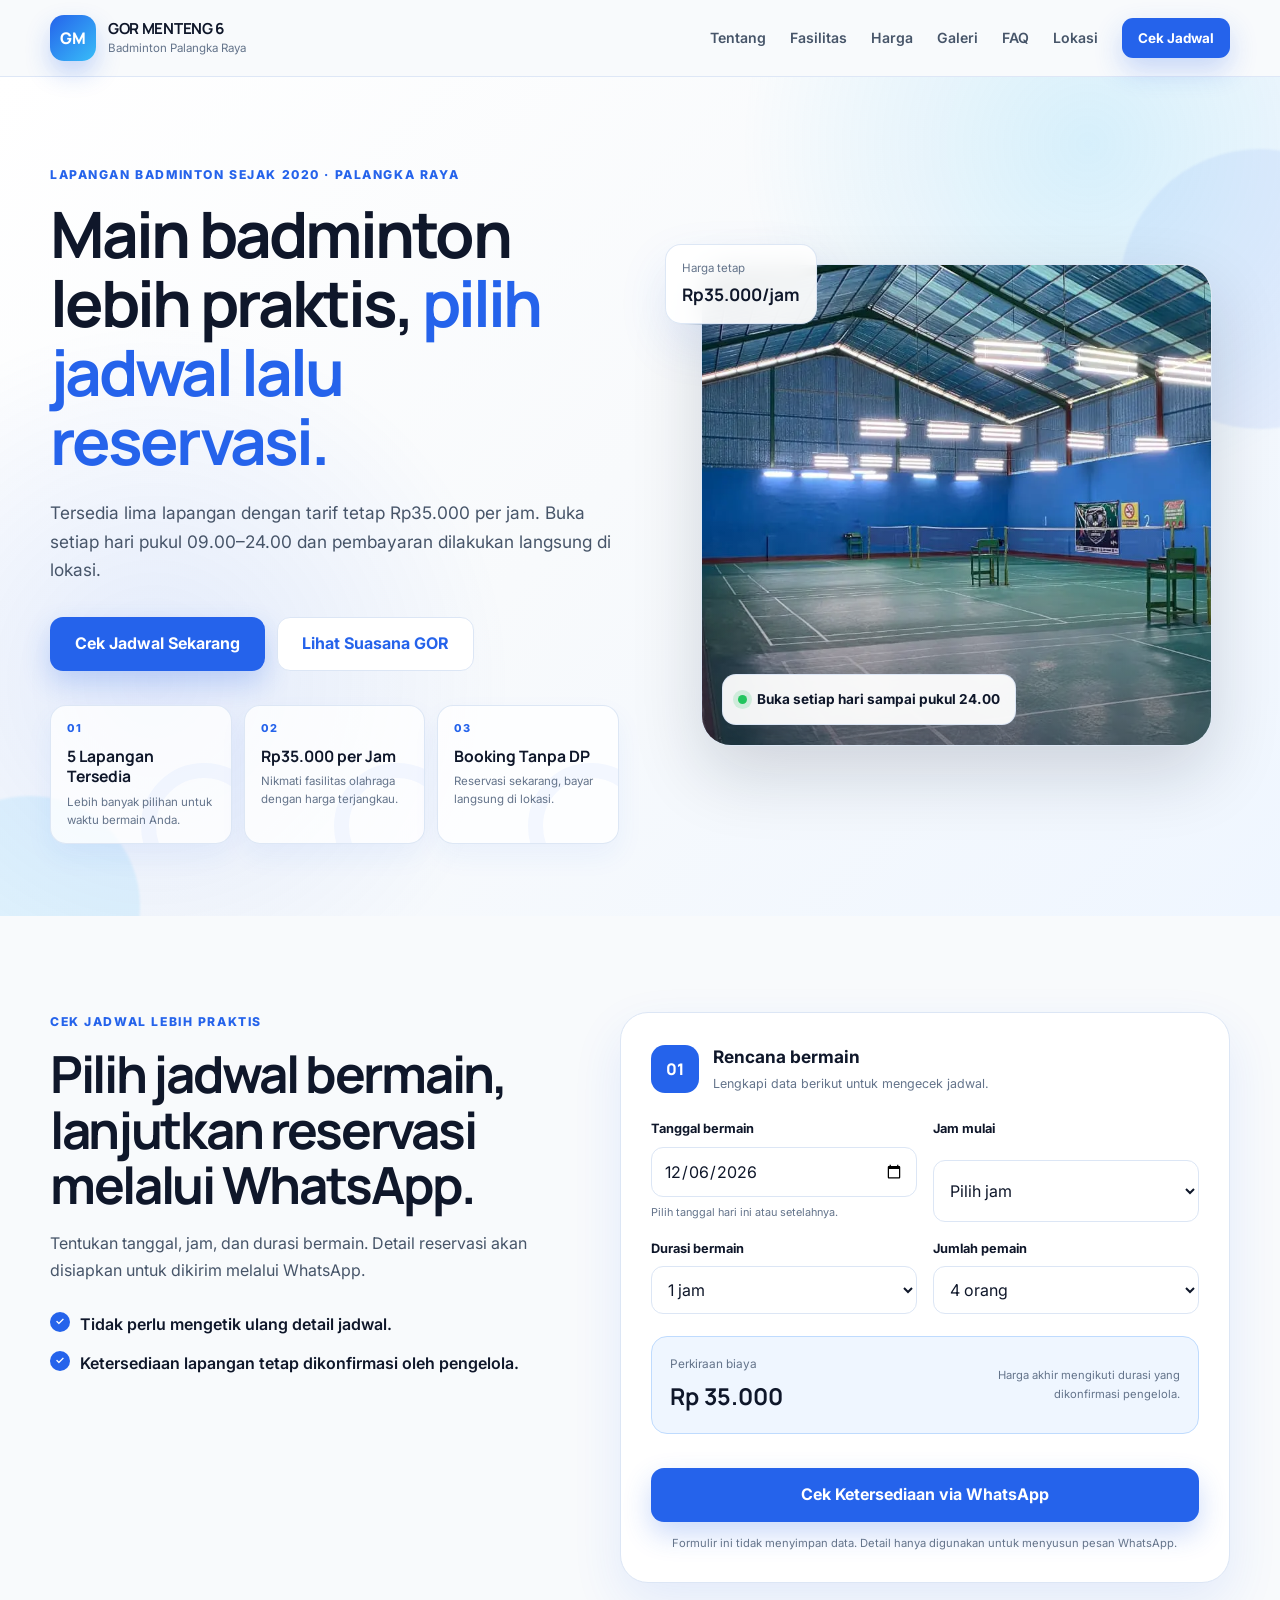
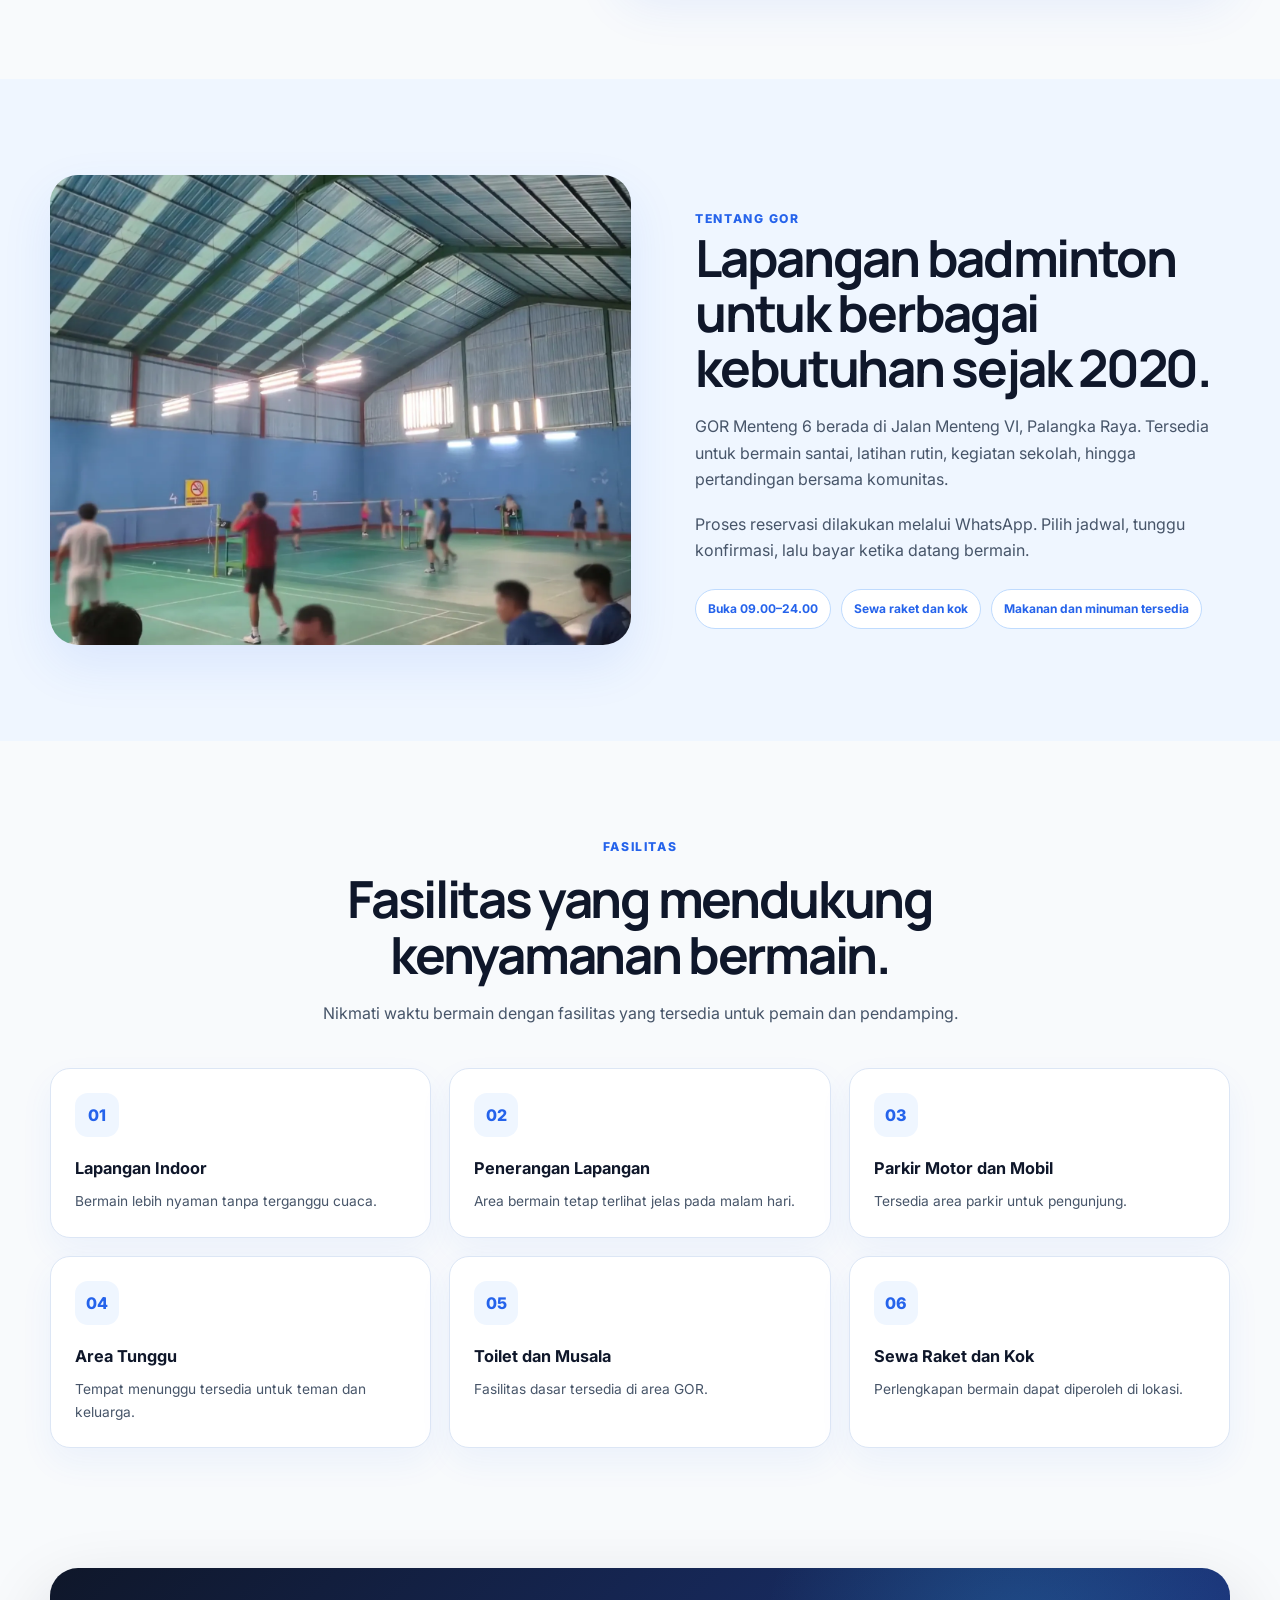
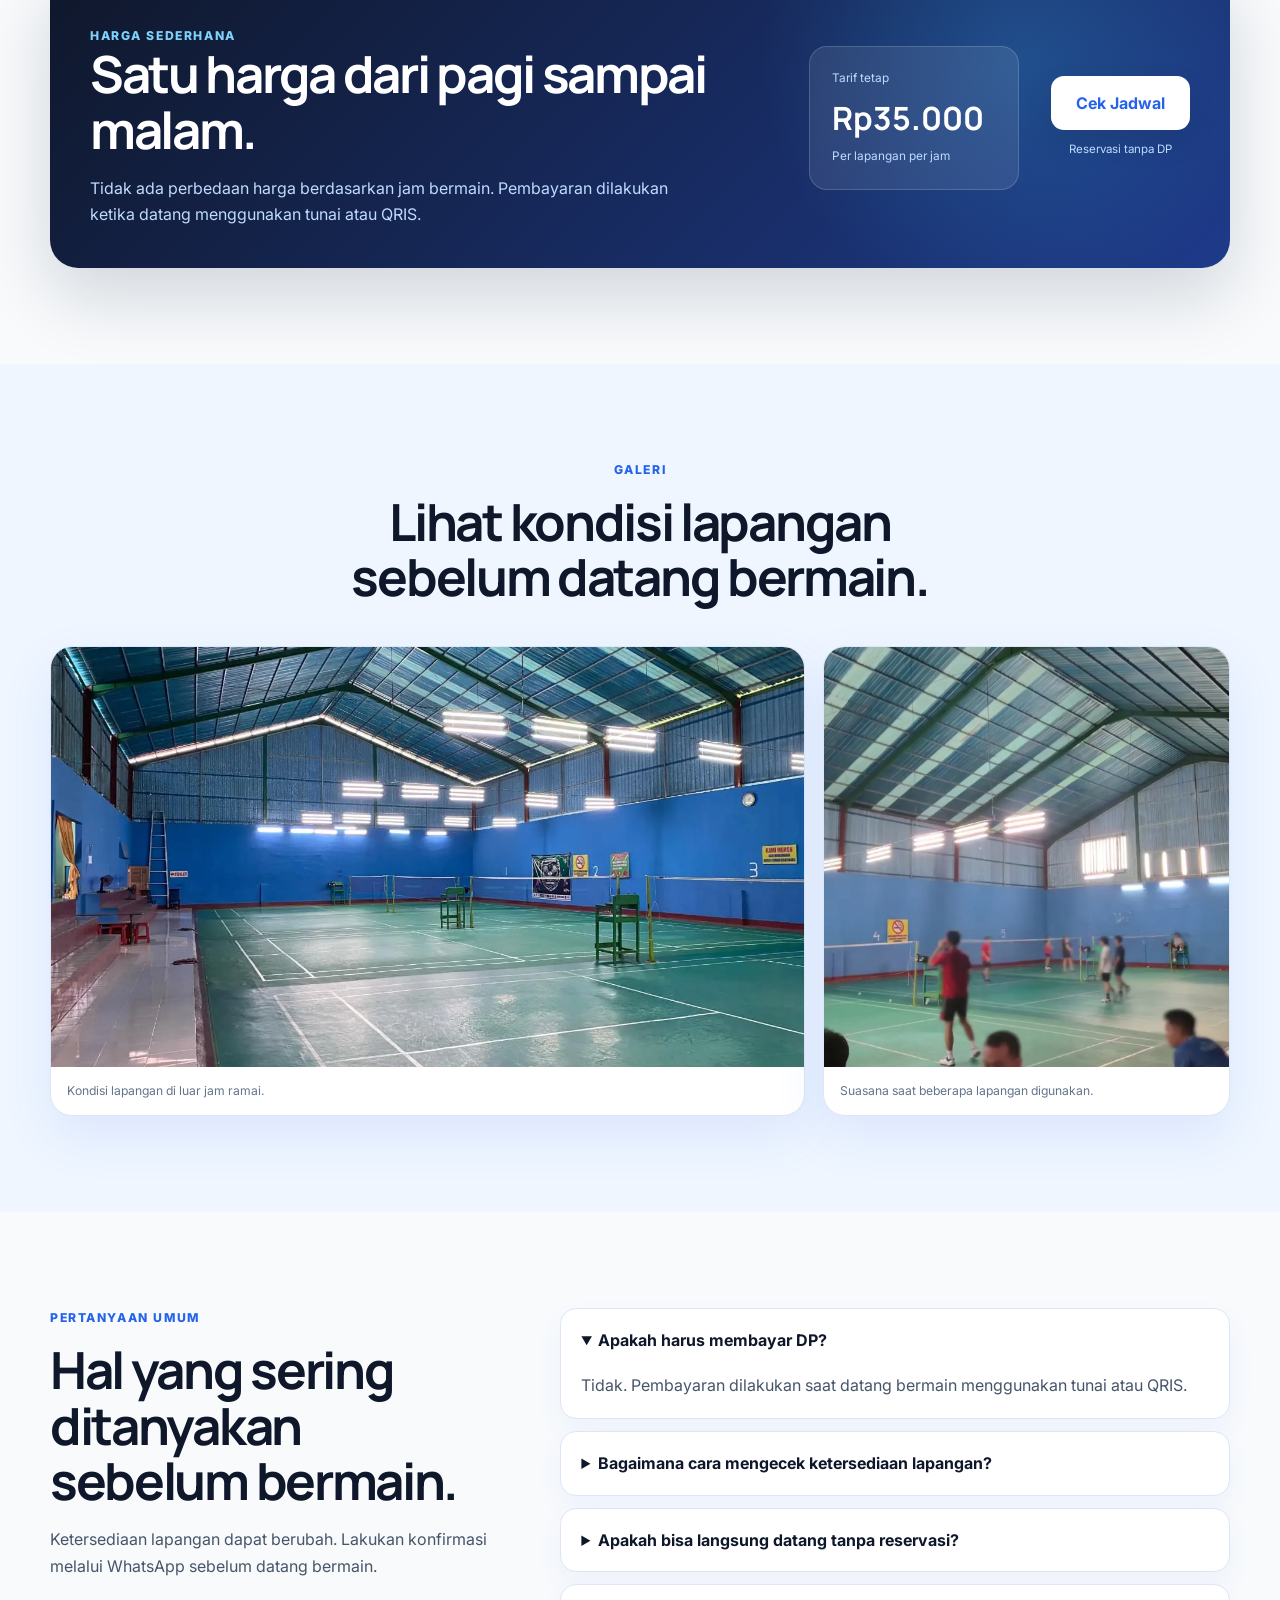
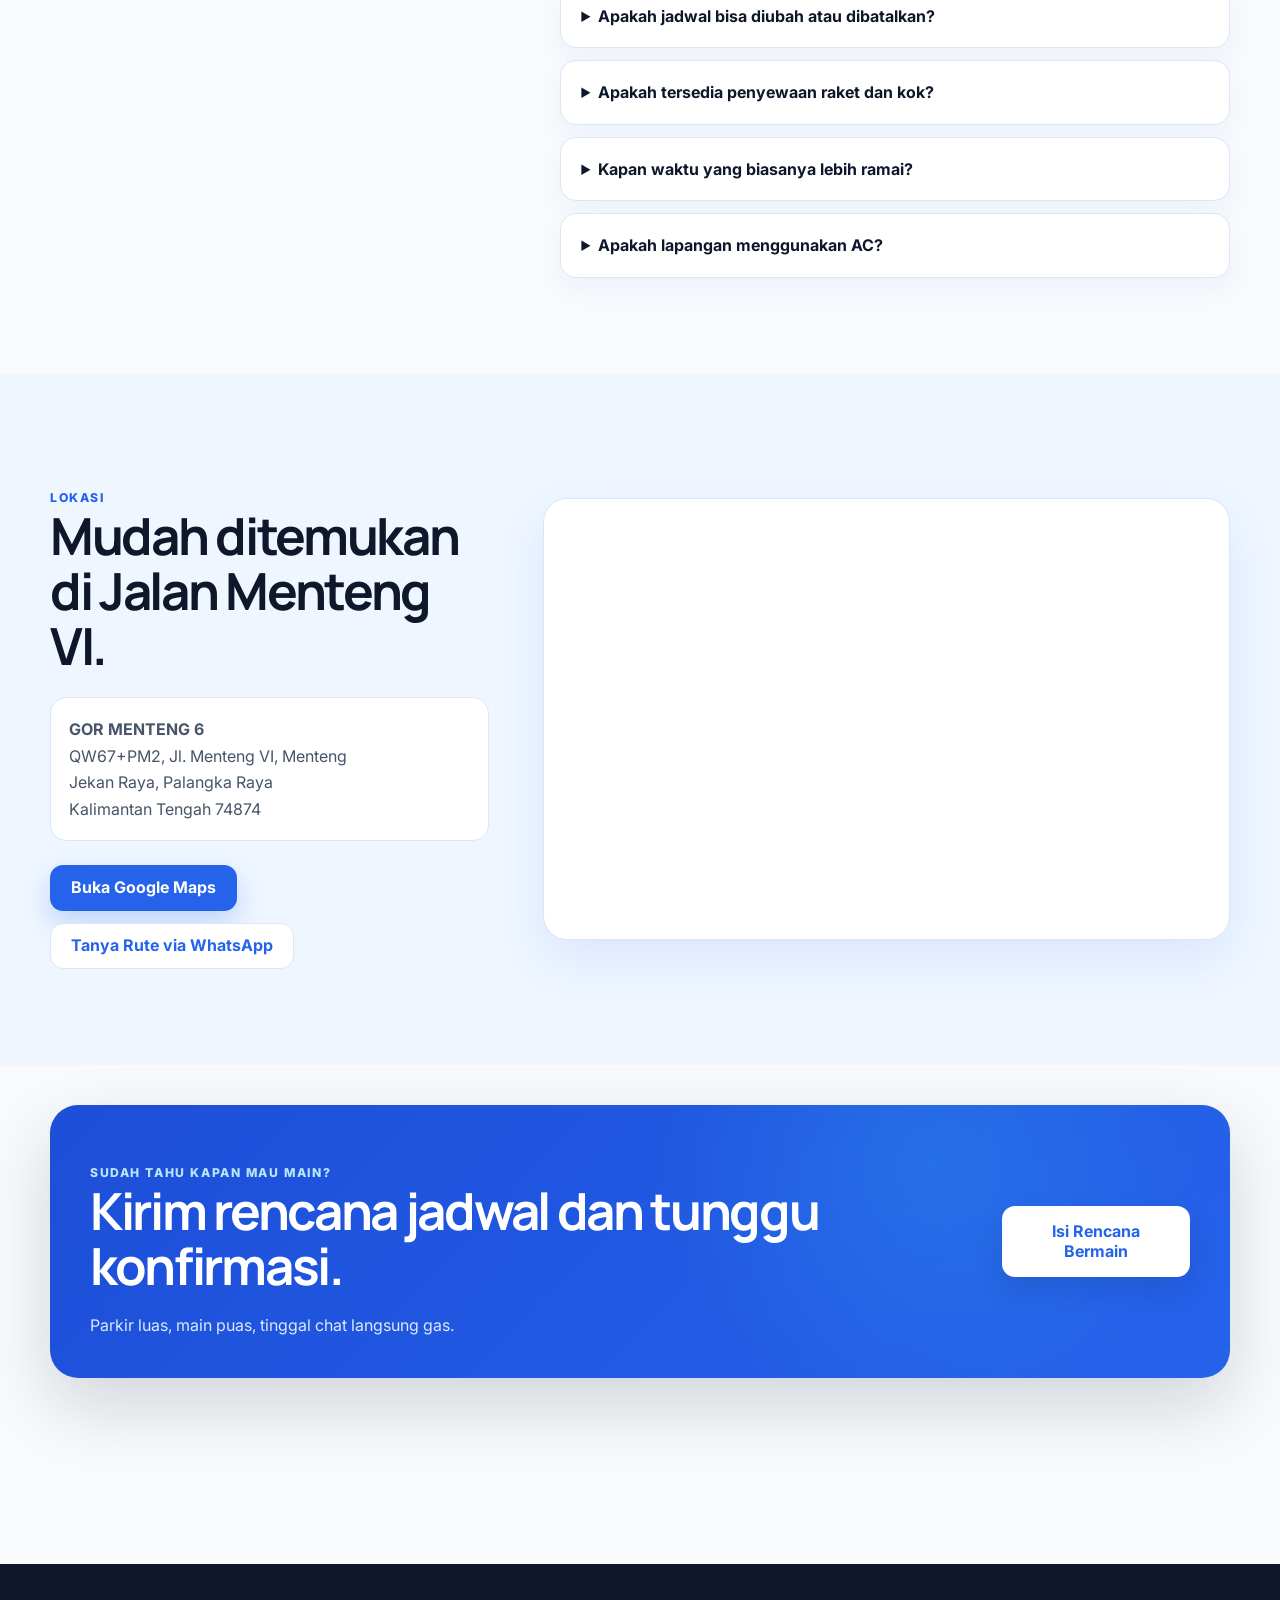
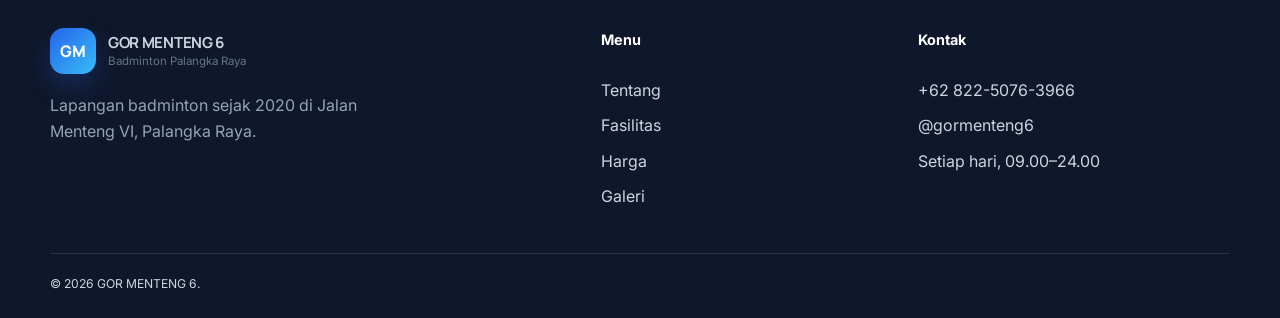
==== commit c5058fe3: "Rilis Homepage V2 GOR MENTENG 6" ====
--- a/index.html
+++ b/index.html
@@ -18,13 +18,13 @@
     />
 
     <meta name="robots" content="index, follow" />
-    <meta name="theme-color" content="#071722" />
+    <meta name="theme-color" content="#0f172a" />
 
     <link rel="icon" href="favicon.ico" sizes="any" />
 
     <link
       rel="canonical"
-      href="https://rakhasaa.github.io/lapangan-bulutangkis/"
+      href="https://gormenteng6.biz.id/"
     />
 
     <!-- Open Graph -->
@@ -35,19 +35,19 @@
 
     <meta
       property="og:description"
-      content="5 lapangan, harga Rp35.000 per jam, parkir luas, dan buka setiap hari sampai pukul 24.00. Cek jadwal melalui WhatsApp."
+      content="5 lapangan, tarif tetap Rp35.000 per jam, buka setiap hari sampai pukul 24.00, dan reservasi melalui WhatsApp."
     />
 
     <meta property="og:type" content="website" />
 
     <meta
       property="og:url"
-      content="https://rakhasaa.github.io/lapangan-bulutangkis/"
+      content="https://gormenteng6.biz.id/"
     />
 
     <meta
       property="og:image"
-      content="https://rakhasaa.github.io/lapangan-bulutangkis/images/hero-lapangan-kosong.webp"
+      content="https://gormenteng6.biz.id/images/hero-lapangan-kosong.webp"
     />
 
     <meta
@@ -60,7 +60,6 @@
     <meta property="og:locale" content="id_ID" />
     <meta property="og:site_name" content="GOR MENTENG 6" />
 
-    <!-- Font -->
     <link rel="preconnect" href="https://fonts.googleapis.com" />
 
     <link
@@ -70,7 +69,7 @@
     />
 
     <link
-      href="https://fonts.googleapis.com/css2?family=Inter:wght@400;500;600;700&family=Montserrat:wght@600;700;800;900&display=swap"
+      href="https://fonts.googleapis.com/css2?family=Inter:wght@400;500;600;700;800&family=Manrope:wght@600;700;800&display=swap"
       rel="stylesheet"
     />
 
@@ -83,12 +82,12 @@
       {
         "@context": "https://schema.org",
         "@type": "SportsActivityLocation",
-        "@id": "https://rakhasaa.github.io/lapangan-bulutangkis/#business",
+        "@id": "https://gormenteng6.biz.id/#business",
         "name": "GOR MENTENG 6",
         "alternateName": "GOR Menteng VI",
-        "description": "GOR keluarga yang menyediakan lima lapangan bulutangkis di Palangka Raya. Buka setiap hari pukul 09.00 sampai 24.00 dengan harga Rp35.000 per jam.",
-        "url": "https://rakhasaa.github.io/lapangan-bulutangkis/",
-        "image": "https://rakhasaa.github.io/lapangan-bulutangkis/images/hero-lapangan-kosong.webp",
+        "description": "GOR MENTENG 6 menyediakan lima lapangan bulutangkis di Palangka Raya. Buka setiap hari pukul 09.00 sampai 24.00 dengan tarif tetap Rp35.000 per jam.",
+        "url": "https://gormenteng6.biz.id/",
+        "image": "https://gormenteng6.biz.id/images/hero-lapangan-kosong.webp",
         "telephone": "+6282250763966",
         "priceRange": "Rp35.000 per jam",
         "currenciesAccepted": "IDR",
@@ -132,14 +131,14 @@
       Lewati ke konten utama
     </a>
 
-    <!-- Header -->
-    <header class="site-header">
+<header class="site-header" id="beranda">
       <div class="container header-inner">
-        <a class="brand" href="#beranda">
-          <span class="brand-name">GOR MENTENG 6</span>
-
-          <span class="brand-tagline">
-            Badminton Palangka Raya
+        <a class="brand" href="#beranda" aria-label="GOR MENTENG 6">
+          <span class="brand-mark" aria-hidden="true">GM</span>
+
+          <span class="brand-copy">
+            <strong>GOR MENTENG 6</strong>
+            <small>Badminton Palangka Raya</small>
           </span>
         </a>
 
@@ -149,10 +148,9 @@
           type="button"
           aria-expanded="false"
           aria-controls="primary-navigation"
-          hidden
         >
-          <span aria-hidden="true">☰</span>
-          <span class="menu-text">Menu</span>
+          <span class="menu-icon" aria-hidden="true">☰</span>
+          <span>Menu</span>
         </button>
 
         <nav
@@ -160,20 +158,16 @@
           id="primary-navigation"
           aria-label="Navigasi utama"
         >
-          <ul class="nav-list">
-            <li><a href="#beranda">Beranda</a></li>
-            <li><a href="#tentang">Cerita GOR</a></li>
-            <li><a href="#fasilitas">Fasilitas</a></li>
-            <li><a href="#harga">Harga</a></li>
-            <li><a href="#galeri">Galeri</a></li>
-            <li><a href="#lokasi">Lokasi</a></li>
-          </ul>
+          <a href="#tentang">Tentang</a>
+          <a href="#fasilitas">Fasilitas</a>
+          <a href="#harga">Harga</a>
+          <a href="#galeri">Galeri</a>
+          <a href="#faq">FAQ</a>
+          <a href="#lokasi">Lokasi</a>
 
           <a
-            class="button button-small"
-            href="https://wa.me/6282250763966?text=Halo%20kak%2C%20saya%20melihat%20website%20GOR%20MENTENG%206.%20Saya%20ingin%20cek%20lapangan%20untuk%20tanggal%20%5Btanggal%5D%20pukul%20%5Bjam%5D.%20Apakah%20masih%20tersedia%3F"
-            target="_blank"
-            rel="noopener noreferrer"
+            class="button button-small button-primary"
+            href="#cek-jadwal"
           >
             Cek Jadwal
           </a>
@@ -182,504 +176,447 @@
     </header>
 
     <main id="main-content">
-      <!-- Hero -->
-      <section
-        class="hero"
-        id="beranda"
-        aria-labelledby="hero-title"
-      >
+      <section class="hero" aria-labelledby="hero-title">
+        <div class="hero-orb hero-orb-one"></div>
+        <div class="hero-orb hero-orb-two"></div>
+
         <div class="container hero-grid">
           <div class="hero-content">
             <p class="eyebrow">
-              GOR keluarga sejak 2020 · Palangka Raya
+              Lapangan badminton sejak 2020 · Palangka Raya
             </p>
 
             <h1 id="hero-title">
-              Main Badminton? Langsung Gas ke GOR Menteng 6.
+              Main badminton lebih praktis,
+              <span>pilih jadwal lalu reservasi.</span>
             </h1>
 
             <p class="hero-description">
-              Lima lapangan, parkir luas, dan buka setiap hari
-              sampai malam. Mau main pagi, sepulang kerja, atau
-              malam hari? Chat dulu untuk cek jadwal yang tersedia.
-            </p>
+              Tersedia lima lapangan dengan tarif tetap Rp35.000 per jam.
+              Buka setiap hari pukul 09.00–24.00 dan pembayaran dilakukan
+              langsung di lokasi.
+            </p>
+
+            <div class="hero-actions">
+              <a
+                class="button button-primary button-large"
+                href="#cek-jadwal"
+              >
+                Cek Jadwal Sekarang
+              </a>
+
+              <a
+                class="button button-secondary button-large"
+                href="#galeri"
+              >
+                Lihat Suasana GOR
+              </a>
+            </div>
 
             <div
-              class="hero-stats"
-              aria-label="Informasi utama GOR MENTENG 6"
+              class="benefit-carousel"
+              data-benefit-carousel
+              aria-label="Keunggulan GOR MENTENG 6"
+              aria-roledescription="carousel"
             >
-              <div class="stat-item">
-                <strong>5</strong>
-                <span>Lapangan</span>
+              <div class="benefit-carousel__stage">
+                <button
+                  class="benefit-carousel__arrow benefit-carousel__arrow--prev"
+                  type="button"
+                  data-benefit-prev
+                  aria-label="Lihat keunggulan sebelumnya"
+                >
+                  <span aria-hidden="true">‹</span>
+                </button>
+
+                <div class="benefit-carousel__viewport" data-benefit-viewport>
+                  <div class="benefit-carousel__track" data-benefit-track>
+                    <article
+                      class="benefit-carousel__slide is-active"
+                      data-benefit-slide
+                      aria-hidden="false"
+                    >
+                      <span class="benefit-carousel__number" aria-hidden="true">01</span>
+                      <strong>5 Lapangan Tersedia</strong>
+                      <p>Lebih banyak pilihan untuk waktu bermain Anda.</p>
+                    </article>
+
+                    <article
+                      class="benefit-carousel__slide"
+                      data-benefit-slide
+                      aria-hidden="true"
+                    >
+                      <span class="benefit-carousel__number" aria-hidden="true">02</span>
+                      <strong>Rp35.000 per Jam</strong>
+                      <p>Nikmati fasilitas olahraga dengan harga terjangkau.</p>
+                    </article>
+
+                    <article
+                      class="benefit-carousel__slide"
+                      data-benefit-slide
+                      aria-hidden="true"
+                    >
+                      <span class="benefit-carousel__number" aria-hidden="true">03</span>
+                      <strong>Booking Tanpa DP</strong>
+                      <p>Reservasi sekarang, bayar langsung di lokasi.</p>
+                    </article>
+                  </div>
+                </div>
+
+                <button
+                  class="benefit-carousel__arrow benefit-carousel__arrow--next"
+                  type="button"
+                  data-benefit-next
+                  aria-label="Lihat keunggulan berikutnya"
+                >
+                  <span aria-hidden="true">›</span>
+                </button>
               </div>
 
-              <div class="stat-item">
-                <strong>Rp35.000</strong>
-                <span>Per jam</span>
+              <div class="benefit-carousel__dots" aria-label="Pilih keunggulan">
+                <button
+                  class="is-active"
+                  type="button"
+                  data-benefit-dot
+                  aria-label="Tampilkan 5 Lapangan Tersedia"
+                  aria-current="true"
+                ></button>
+                <button
+                  type="button"
+                  data-benefit-dot
+                  aria-label="Tampilkan Rp35.000 per Jam"
+                  aria-current="false"
+                ></button>
+                <button
+                  type="button"
+                  data-benefit-dot
+                  aria-label="Tampilkan Booking Tanpa DP"
+                  aria-current="false"
+                ></button>
               </div>
 
-              <div class="stat-item">
-                <strong>09.00–24.00</strong>
-                <span>Setiap hari</span>
-              </div>
-
-              <div class="stat-item">
-                <strong>Tanpa DP</strong>
-                <span>Bayar di lokasi</span>
+              <p class="visually-hidden" data-benefit-status aria-live="polite"></p>
+            </div>
+          </div>
+
+          <div class="hero-visual">
+            <div class="hero-image-card">
+              <img
+                src="images/hero-lapangan-kosong.webp"
+                alt="Lapangan bulutangkis GOR MENTENG 6 di Palangka Raya"
+                width="1280"
+                height="720"
+                fetchpriority="high"
+                decoding="async"
+              />
+
+              <div class="hero-image-badge">
+                <span class="status-dot" aria-hidden="true"></span>
+                Buka setiap hari sampai pukul 24.00
               </div>
             </div>
 
-            <div class="button-group">
-              <a
-                class="button button-primary"
-                href="https://wa.me/6282250763966?text=Halo%20kak%2C%20saya%20melihat%20website%20GOR%20MENTENG%206.%20Saya%20ingin%20cek%20lapangan%20untuk%20tanggal%20%5Btanggal%5D%20pukul%20%5Bjam%5D.%20Apakah%20masih%20tersedia%3F"
-                target="_blank"
-                rel="noopener noreferrer"
-              >
-                Cek Jadwal via WhatsApp
-              </a>
-
-              <a class="button button-secondary" href="#harga">
-                Lihat Harga &amp; Jam
-              </a>
+            <div class="floating-card floating-card-price">
+              <span>Harga tetap</span>
+              <strong>Rp35.000/jam</strong>
             </div>
 
-            <p class="hero-slogan">
-              Parkir luas, main puas, tinggal chat langsung gas!
-            </p>
-          </div>
-
-          <div class="hero-media">
+          </div>
+        </div>
+      </section>
+
+      <section
+        class="section booking-section"
+        id="cek-jadwal"
+        aria-labelledby="booking-title"
+      >
+        <div class="container booking-layout">
+          <div class="section-heading booking-copy">
+            <p class="eyebrow">Cek jadwal lebih praktis</p>
+
+            <h2 id="booking-title">
+              Pilih jadwal bermain, lanjutkan reservasi melalui WhatsApp.
+            </h2>
+
+            <p>
+              Tentukan tanggal, jam, dan durasi bermain. Detail reservasi
+              akan disiapkan untuk dikirim melalui WhatsApp.
+            </p>
+
+            <ul class="booking-benefits">
+              <li>Tidak perlu mengetik ulang detail jadwal.</li>
+              <li>Ketersediaan lapangan tetap dikonfirmasi oleh pengelola.</li>
+            </ul>
+          </div>
+
+          <form class="booking-form" id="booking-form" novalidate>
+            <div class="form-heading">
+              <span class="form-step">01</span>
+              <div>
+                <h3>Rencana bermain</h3>
+                <p>Lengkapi data berikut untuk mengecek jadwal.</p>
+              </div>
+            </div>
+
+            <div class="form-grid">
+              <label class="form-field">
+                <span>Tanggal bermain</span>
+                <input
+                  id="booking-date"
+                  name="bookingDate"
+                  type="date"
+                  required
+                />
+                <small>Pilih tanggal hari ini atau setelahnya.</small>
+              </label>
+
+              <label class="form-field">
+                <span>Jam mulai</span>
+                <select
+                  id="booking-time"
+                  name="bookingTime"
+                  required
+                >
+                  <option value="">Pilih jam</option>
+                  <option value="09.00">09.00</option>
+                  <option value="10.00">10.00</option>
+                  <option value="11.00">11.00</option>
+                  <option value="12.00">12.00</option>
+                  <option value="13.00">13.00</option>
+                  <option value="14.00">14.00</option>
+                  <option value="15.00">15.00</option>
+                  <option value="16.00">16.00</option>
+                  <option value="17.00">17.00</option>
+                  <option value="18.00">18.00</option>
+                  <option value="19.00">19.00</option>
+                  <option value="20.00">20.00</option>
+                  <option value="21.00">21.00</option>
+                  <option value="22.00">22.00</option>
+                  <option value="23.00">23.00</option>
+                </select>
+              </label>
+
+              <label class="form-field">
+                <span>Durasi bermain</span>
+                <select
+                  id="booking-duration"
+                  name="bookingDuration"
+                  required
+                >
+                  <option value="1">1 jam</option>
+                  <option value="2">2 jam</option>
+                  <option value="3">3 jam</option>
+                  <option value="4">4 jam</option>
+                </select>
+              </label>
+
+              <label class="form-field">
+                <span>Jumlah pemain</span>
+                <select
+                  id="booking-players"
+                  name="bookingPlayers"
+                >
+                  <option value="2">2 orang</option>
+                  <option value="4" selected>4 orang</option>
+                  <option value="6">6 orang</option>
+                  <option value="8">8 orang</option>
+                  <option value="Lebih dari 8">Lebih dari 8 orang</option>
+                </select>
+              </label>
+            </div>
+
+            <div class="booking-summary" aria-live="polite">
+              <div>
+                <span>Perkiraan biaya</span>
+                <strong id="estimated-price">Rp35.000</strong>
+              </div>
+
+              <small>
+                Harga akhir mengikuti durasi yang dikonfirmasi pengelola.
+              </small>
+            </div>
+
+            <p
+              class="form-message"
+              id="form-message"
+              role="alert"
+            ></p>
+
+            <button
+              class="button button-primary button-large button-full"
+              type="submit"
+            >
+              Cek Ketersediaan via WhatsApp
+            </button>
+
+            <p class="form-privacy">
+              Formulir ini tidak menyimpan data. Detail hanya digunakan
+              untuk menyusun pesan WhatsApp.
+            </p>
+          </form>
+        </div>
+      </section>
+
+      <section
+        class="section section-soft"
+        id="tentang"
+        aria-labelledby="about-title"
+      >
+        <div class="container about-grid">
+          <div class="about-media">
             <img
-              class="hero-image"
-              src="images/hero-lapangan-kosong.webp"
-              alt="Lapangan bulutangkis GOR MENTENG 6 di Palangka Raya dalam kondisi kosong"
-              width="1280"
-              height="720"
-              loading="eager"
-              fetchpriority="high"
+              src="images/suasana-bermain-gor-menteng-6.webp"
+              alt="Suasana pengunjung bermain di GOR MENTENG 6"
+              width="2184"
+              height="1228"
+              loading="lazy"
               decoding="async"
             />
-
-            <div class="hero-image-label">
-              <span aria-hidden="true">●</span>
-              Buka setiap hari
+          </div>
+
+          <div class="about-content">
+            <p class="eyebrow">Tentang GOR</p>
+
+            <h2 id="about-title">
+              Lapangan badminton untuk berbagai kebutuhan sejak 2020.
+            </h2>
+
+            <p>
+              GOR Menteng 6 berada di Jalan Menteng VI, Palangka Raya.
+              Tersedia untuk bermain santai, latihan rutin, kegiatan sekolah,
+              hingga pertandingan bersama komunitas.
+            </p>
+
+            <p>
+              Proses reservasi dilakukan melalui WhatsApp. Pilih jadwal,
+              tunggu konfirmasi, lalu bayar ketika datang bermain.
+            </p>
+
+            <div class="about-points">
+              <span>Buka 09.00–24.00</span>
+              <span>Sewa raket dan kok</span>
+              <span>Makanan dan minuman tersedia</span>
             </div>
           </div>
         </div>
       </section>
 
-      <!-- Informasi singkat -->
-      <section
-        class="quick-info"
-        aria-label="Informasi singkat GOR MENTENG 6"
-      >
-        <div class="container quick-info-grid">
-          <p>
-            <strong>Booking manual</strong>
-            melalui WhatsApp
-          </p>
-
-          <p>
-            <strong>Pembayaran</strong>
-            tunai, atau QRIS
-          </p>
-
-          <p>
-            <strong>Perlengkapan</strong>
-            sewa raket dan beli kok
-          </p>
-
-          <p>
-            <strong>Parkir</strong>
-            motor dan mobil
-          </p>
-        </div>
-      </section>
-
-      <!-- Tentang -->
-      <section
-        class="section story-section"
-        id="tentang"
-        aria-labelledby="tentang-title"
-      >
-        <div class="container story-grid">
-          <div class="section-heading">
-            <p class="eyebrow">Cerita GOR</p>
-
-            <h2 id="tentang-title">
-              Berawal dari Menteng VI, Berjalan Sejak 2020
-            </h2>
-          </div>
-
-          <div class="story-content">
-            <p class="story-lead">
-              Nama GOR MENTENG 6 diambil langsung dari lokasinya
-              di Jalan Menteng VI. Namanya dibuat sederhana supaya
-              mudah diingat dan orang langsung tahu ancer-ancernya.
-            </p>
-
-            <p>
-              Sejak 2020, GOR ini dijalankan langsung sebagai usaha
-              keluarga. Pengunjungnya beragam, mulai dari pekerja
-              yang bermain sepulang kerja, komunitas bulutangkis,
-              sampai keluarga yang datang bersama-sama.
-            </p>
-
-            <p>
-              Proses booking juga dibuat sederhana. Cukup kirim
-              tanggal dan jam melalui WhatsApp, lalu jadwal akan
-              diperiksa dan dikonfirmasi langsung.
-            </p>
-
-            <blockquote class="owner-reply">
-              <p>
-                “Halo kak, untuk tanggal segini jam segini masih
-                ada kok. Langsung datang aja ya, ditunggu di
-                lapangan!”
-              </p>
-
-              <cite>Contoh balasan dari pengelola</cite>
-            </blockquote>
-          </div>
-        </div>
-      </section>
-
-      <!-- Waktu bermain -->
-      <section
-        class="section section-alt"
-        id="waktu-main"
-        aria-labelledby="waktu-main-title"
-      >
-        <div class="container">
-          <div class="section-heading">
-            <p class="eyebrow">Pilih waktu main</p>
-
-            <h2 id="waktu-main-title">
-              Mau Lebih Santai atau Ikut Suasana Ramai?
-            </h2>
-
-            <p>
-              Ketersediaan dapat berubah setiap hari. Tanyakan
-              jadwal terlebih dahulu sebelum berangkat.
-            </p>
-          </div>
-
-          <div class="time-grid">
-            <article class="time-card time-card-calm">
-              <p class="time-label">Lebih longgar</p>
-
-              <h3>Pagi sampai siang</h3>
-
-              <p>
-                Biasanya lebih mudah mendapatkan lapangan sebelum
-                jam ramai dimulai. Cocok untuk pemain dengan jadwal
-                fleksibel atau yang ingin bermain lebih santai.
-              </p>
-
-              <p class="time-value">09.00–sore</p>
-            </article>
-
-            <article class="time-card time-card-busy">
-              <p class="time-label">Jam favorit</p>
-
-              <h3>Sore sampai malam</h3>
-
-              <p>
-                Ini waktu yang paling ramai hampir setiap hari.
-                Sebaiknya cek melalui WhatsApp agar tidak datang
-                ketika semua lapangan sudah digunakan.
-              </p>
-
-              <p class="time-value">Sore–24.00</p>
-            </article>
-          </div>
-        </div>
-      </section>
-
-      <!-- Fasilitas -->
       <section
         class="section"
         id="fasilitas"
-        aria-labelledby="fasilitas-title"
+        aria-labelledby="facilities-title"
       >
         <div class="container">
-          <div class="section-heading">
-            <p class="eyebrow">Yang tersedia di lokasi</p>
-
-            <h2 id="fasilitas-title">
-              Datang Main, Perlengkapan dan Tempat Tunggu Sudah Ada
+          <div class="section-heading section-heading-centered">
+            <p class="eyebrow">Fasilitas</p>
+
+            <h2 id="facilities-title">
+              Fasilitas yang mendukung kenyamanan bermain.
             </h2>
 
             <p>
-              Fasilitas berikut tersedia untuk pemain maupun
-              keluarga atau teman yang ikut menunggu.
+              Nikmati waktu bermain dengan fasilitas yang tersedia
+              untuk pemain dan pendamping.
             </p>
           </div>
 
           <div class="facility-grid">
-            <article class="facility-card">
-              <span class="facility-number">01</span>
-              <h3>5 lapangan</h3>
-              <p>
-                Beberapa permainan dapat berlangsung dalam waktu
-                yang sama.
-              </p>
+            <article class="feature-card">
+              <span class="feature-icon">01</span>
+              <h3>Lapangan Indoor</h3>
+              <p>Bermain lebih nyaman tanpa terganggu cuaca.</p>
             </article>
 
-            <article class="facility-card">
-              <span class="facility-number">02</span>
-              <h3>Lampu terang</h3>
-              <p>
-                Area permainan tetap terlihat jelas saat bermain
-                pada malam hari.
-              </p>
+            <article class="feature-card">
+              <span class="feature-icon">02</span>
+              <h3>Penerangan Lapangan</h3>
+              <p>Area bermain tetap terlihat jelas pada malam hari.</p>
             </article>
 
-            <article class="facility-card">
-              <span class="facility-number">03</span>
-              <h3>Parkir luas</h3>
-              <p>
-                Tersedia area parkir untuk motor dan mobil.
-              </p>
+            <article class="feature-card">
+              <span class="feature-icon">03</span>
+              <h3>Parkir Motor dan Mobil</h3>
+              <p>Tersedia area parkir untuk pengunjung.</p>
             </article>
 
-            <article class="facility-card">
-              <span class="facility-number">04</span>
-              <h3>Tempat tunggu</h3>
-              <p>
-                Tempat duduk tersedia untuk pemain, keluarga,
-                maupun pendamping.
-              </p>
+            <article class="feature-card">
+              <span class="feature-icon">04</span>
+              <h3>Area Tunggu</h3>
+              <p>Tempat menunggu tersedia untuk teman dan keluarga.</p>
             </article>
 
-            <article class="facility-card">
-              <span class="facility-number">05</span>
-              <h3>Toilet &amp; musholla</h3>
-              <p>
-                Fasilitas dasar tersedia dalam area GOR.
-              </p>
+            <article class="feature-card">
+              <span class="feature-icon">05</span>
+              <h3>Toilet dan Musala</h3>
+              <p>Fasilitas dasar tersedia di area GOR.</p>
             </article>
 
-            <article class="facility-card">
-              <span class="facility-number">06</span>
-              <h3>Snack &amp; minuman</h3>
-              <p>
-                Makanan ringan dan minuman dapat dibeli di lokasi.
-              </p>
+            <article class="feature-card">
+              <span class="feature-icon">06</span>
+              <h3>Sewa Raket dan Kok</h3>
+              <p>Perlengkapan bermain dapat diperoleh di lokasi.</p>
             </article>
-
-            <article class="facility-card">
-              <span class="facility-number">07</span>
-              <h3>Sewa raket</h3>
-              <p>
-                Tidak membawa raket? Tanyakan ketersediaan
-                penyewaan saat datang.
-              </p>
-            </article>
-
-            <article class="facility-card">
-              <span class="facility-number">08</span>
-              <h3>Kok tersedia</h3>
-              <p>
-                Kok bulutangkis dapat dibeli langsung di lokasi.
-              </p>
-            </article>
           </div>
         </div>
       </section>
 
-      <!-- Harga -->
       <section
         class="section price-section"
         id="harga"
-        aria-labelledby="harga-title"
+        aria-labelledby="price-title"
       >
-        <div class="container price-layout">
-          <div class="price-main">
-            <p class="eyebrow">Harga sewa</p>
-
-            <h2 id="harga-title">
-              Satu Harga, Tidak Berubah Berdasarkan Jam
+        <div class="container price-card">
+          <div class="price-copy">
+            <p class="eyebrow">Harga sederhana</p>
+
+            <h2 id="price-title">
+              Satu harga dari pagi sampai malam.
             </h2>
 
-            <p class="large-price">
-              <strong>Rp35.000</strong>
-              <span>per jam</span>
-            </p>
-
             <p>
-              Harga berlaku sama dari pagi sampai malam. Tidak
-              perlu membayar DP—pembayaran dilakukan ketika datang
-              bermain.
-            </p>
-
+              Tidak ada perbedaan harga berdasarkan jam bermain.
+              Pembayaran dilakukan ketika datang menggunakan tunai atau QRIS.
+            </p>
+          </div>
+
+          <div class="price-value">
+            <span>Tarif tetap</span>
+            <strong>Rp35.000</strong>
+            <small>Per lapangan per jam</small>
+          </div>
+
+          <div class="price-actions">
             <a
-              class="button button-accent"
-              href="https://wa.me/6282250763966?text=Halo%20kak%2C%20saya%20melihat%20website%20GOR%20MENTENG%206.%20Saya%20ingin%20cek%20lapangan%20untuk%20tanggal%20%5Btanggal%5D%20pukul%20%5Bjam%5D.%20Apakah%20masih%20tersedia%3F"
-              target="_blank"
-              rel="noopener noreferrer"
+              class="button button-light button-large"
+              href="#cek-jadwal"
             >
-              Tanyakan Jadwal Kosong
+              Cek Jadwal
             </a>
-          </div>
-
-          <div class="price-details-panel">
-            <article>
-              <h3>Jam operasional</h3>
-              <p>
-                <strong>Setiap hari</strong><br />
-                09.00–24.00
-              </p>
-            </article>
-
-            <article>
-              <h3>Pembayaran</h3>
-
-              <ul class="payment-list">
-                <li>Tunai</li>
-                <li>QRIS</li>
-              </ul>
-            </article>
-
-            <article>
-              <h3>Uang muka</h3>
-              <p>
-                Tidak perlu DP. Bayar langsung ketika datang.
-              </p>
-            </article>
+
+            <span>Reservasi tanpa DP</span>
           </div>
         </div>
       </section>
 
-      <!-- Cara booking -->
       <section
-        class="section"
-        id="booking"
-        aria-labelledby="booking-title"
+        class="section section-soft"
+        id="galeri"
+        aria-labelledby="gallery-title"
       >
         <div class="container">
-          <div class="section-heading">
-            <p class="eyebrow">Cara booking</p>
-
-            <h2 id="booking-title">
-              Booking Tidak Pakai Ribet
+          <div class="section-heading section-heading-centered">
+            <p class="eyebrow">Galeri</p>
+
+            <h2 id="gallery-title">
+              Lihat kondisi lapangan sebelum datang bermain.
             </h2>
-
-            <p>
-              Belum ada sistem booking otomatis. Semua jadwal
-              dikonfirmasi langsung melalui WhatsApp.
-            </p>
-          </div>
-
-          <ol class="booking-steps">
-            <li class="booking-step">
-              <span class="step-number">1</span>
-
-              <div>
-                <h3>Chat WhatsApp</h3>
-                <p>
-                  Sebutkan tanggal dan jam bermain yang Anda
-                  inginkan.
-                </p>
-              </div>
-            </li>
-
-            <li class="booking-step">
-              <span class="step-number">2</span>
-
-              <div>
-                <h3>Tunggu konfirmasi</h3>
-                <p>
-                  Jadwal diperiksa untuk memastikan lapangan masih
-                  tersedia.
-                </p>
-              </div>
-            </li>
-
-            <li class="booking-step">
-              <span class="step-number">3</span>
-
-              <div>
-                <h3>Datang dan main</h3>
-                <p>
-                  Tidak perlu DP. Pembayaran dilakukan saat datang
-                  menggunakan tunai, atau QRIS.
-                </p>
-              </div>
-            </li>
-          </ol>
-        </div>
-      </section>
-
-      <!-- Aturan dan catatan -->
-      <section
-        class="section section-alt"
-        aria-labelledby="aturan-title"
-      >
-        <div class="container notes-grid">
-          <article class="rules-card">
-            <p class="eyebrow">Aturan sederhana</p>
-
-            <h2 id="aturan-title">
-              Biar Semua Bisa Main dengan Nyaman
-            </h2>
-
-            <ul class="rules-list">
-              <li>Dilarang merokok di area lapangan.</li>
-              <li>Jaga kebersihan bersama.</li>
-              <li>Usahakan datang tepat waktu.</li>
-              <li>
-                Gunakan lapangan sesuai jadwal yang dikonfirmasi.
-              </li>
-            </ul>
-          </article>
-
-          <aside
-            class="honest-note"
-            aria-labelledby="catatan-title"
-          >
-            <p class="eyebrow">Catatan jujur</p>
-
-            <h2 id="catatan-title">
-              Yang Perlu Diketahui Sebelum Datang
-            </h2>
-
-            <p>
-              GOR menggunakan sirkulasi udara alami dan belum
-              dilengkapi AC. Saat cuaca panas atau kondisi sangat
-              ramai, suhu di dalam area dapat terasa lebih hangat.
-            </p>
-
-            <p>
-              Booking masih dilakukan manual melalui WhatsApp.
-              Belum tersedia pemesanan otomatis dari website.
-            </p>
-          </aside>
-        </div>
-      </section>
-
-      <!-- Galeri -->
-      <section
-        class="section gallery-section"
-        id="galeri"
-        aria-labelledby="galeri-title"
-      >
-        <div class="container">
-          <div class="section-heading">
-            <p class="eyebrow">Galeri</p>
-
-            <h2 id="galeri-title">
-              Lapangan Kosong atau Suasana Ramai, Pilih Jam Mainmu
-            </h2>
           </div>
 
           <div class="gallery-grid">
-            <figure class="gallery-item">
+            <figure class="gallery-card gallery-card-large">
               <img
-                class="gallery-image"
                 src="images/hero-lapangan-kosong.webp"
-                alt="Lapangan bulutangkis GOR MENTENG 6 di Palangka Raya dalam kondisi kosong"
+                alt="Lapangan kosong GOR MENTENG 6"
                 width="1280"
                 height="720"
                 loading="lazy"
@@ -687,15 +624,14 @@
               />
 
               <figcaption>
-                Kondisi lapangan ketika belum memasuki jam ramai.
+                Kondisi lapangan di luar jam ramai.
               </figcaption>
             </figure>
 
-            <figure class="gallery-item">
+            <figure class="gallery-card">
               <img
-                class="gallery-image"
                 src="images/suasana-bermain-gor-menteng-6.webp"
-                alt="Suasana pengunjung bermain bulutangkis di GOR MENTENG 6 Palangka Raya"
+                alt="Suasana ramai bermain di GOR MENTENG 6"
                 width="2184"
                 height="1228"
                 loading="lazy"
@@ -703,228 +639,221 @@
               />
 
               <figcaption>
-                Suasana beberapa lapangan yang digunakan secara
-                bersamaan.
+                Suasana saat beberapa lapangan digunakan.
               </figcaption>
             </figure>
           </div>
-                    <!-- Ajakan berbagi foto pengunjung -->
-          <aside
-            class="community-gallery-card"
-            aria-labelledby="community-gallery-title"
-          >
-            <div class="community-gallery-content">
-              <p class="eyebrow">Galeri Komunitas</p>
-
-              <h3 id="community-gallery-title">
-                Punya Momen Seru di GOR MENTENG 6?
-              </h3>
-
+        </div>
+      </section>
+
+      <section
+        class="section"
+        id="faq"
+        aria-labelledby="faq-title"
+      >
+        <div class="container faq-layout">
+          <div class="section-heading faq-heading">
+            <p class="eyebrow">Pertanyaan umum</p>
+
+            <h2 id="faq-title">
+              Hal yang sering ditanyakan sebelum bermain.
+            </h2>
+
+            <p>
+              Ketersediaan lapangan dapat berubah. Lakukan konfirmasi
+              melalui WhatsApp sebelum datang bermain.
+            </p>
+          </div>
+
+          <div class="faq-list">
+            <details open>
+              <summary>Apakah harus membayar DP?</summary>
               <p>
-                Main bareng teman, komunitas, atau keluarga?
-                Kirim foto landscape terbaikmu dan ceritakan
-                sedikit keseruannya. Foto terpilih bisa kami
-                tampilkan di galeri website atau Instagram
-                sebagai bagian dari cerita para pemain di
-                GOR MENTENG 6.
+                Tidak. Pembayaran dilakukan saat datang bermain menggunakan
+                tunai atau QRIS.
               </p>
-            </div>
-
-            <div class="community-gallery-action">
+            </details>
+
+            <details>
+              <summary>Bagaimana cara mengecek ketersediaan lapangan?</summary>
+              <p>
+                Pilih tanggal dan jam bermain melalui formulir, lalu kirim
+                permintaan melalui WhatsApp. Pengelola akan mengonfirmasi
+                ketersediaan lapangan.
+              </p>
+            </details>
+
+            <details>
+              <summary>Apakah bisa langsung datang tanpa reservasi?</summary>
+              <p>
+                Bisa, tetapi ketersediaan lapangan tidak selalu terjamin.
+                Sebaiknya cek jadwal melalui WhatsApp sebelum datang.
+              </p>
+            </details>
+
+            <details>
+              <summary>Apakah jadwal bisa diubah atau dibatalkan?</summary>
+              <p>
+                Perubahan atau pembatalan jadwal dapat disampaikan melalui
+                WhatsApp. Sebaiknya informasikan kepada pengelola secepatnya.
+              </p>
+            </details>
+
+            <details>
+              <summary>Apakah tersedia penyewaan raket dan kok?</summary>
+              <p>
+                Ya, tersedia penyewaan raket serta pembelian kok di lokasi.
+                Tanyakan ketersediaannya saat melakukan reservasi.
+              </p>
+            </details>
+
+            <details>
+              <summary>Kapan waktu yang biasanya lebih ramai?</summary>
+              <p>
+                Sore hingga malam biasanya lebih ramai. Pagi sampai siang
+                cenderung memiliki lebih banyak pilihan jadwal.
+              </p>
+            </details>
+
+            <details>
+              <summary>Apakah lapangan menggunakan AC?</summary>
+              <p>
+                Belum. Area GOR menggunakan sirkulasi udara alami.
+              </p>
+            </details>
+          </div>
+        </div>
+      </section>
+
+      <section
+        class="section location-section"
+        id="lokasi"
+        aria-labelledby="location-title"
+      >
+        <div class="container location-grid">
+          <div class="location-copy">
+            <p class="eyebrow">Lokasi</p>
+
+            <h2 id="location-title">
+              Mudah ditemukan di Jalan Menteng VI.
+            </h2>
+
+            <address>
+              <strong>GOR MENTENG 6</strong><br />
+              QW67+PM2, Jl. Menteng VI, Menteng<br />
+              Jekan Raya, Palangka Raya<br />
+              Kalimantan Tengah 74874
+            </address>
+
+            <div class="location-actions">
               <a
-                class="button button-accent button-large"
-                href="https://wa.me/6282250763966?text=Halo%20kak%2C%20saya%20ingin%20berbagi%20foto%20momen%20bermain%20di%20GOR%20MENTENG%206%20untuk%20dipertimbangkan%20tampil%20di%20galeri%20%F0%9F%93%B8%0A%0ANama%2Fpanggilan%3A%0ATanggal%20bermain%3A%0ANama%20tim%2Fkomunitas%20%28opsional%29%3A%0ACerita%20singkat%20tentang%20momennya%3A%0A%0ASaya%20akan%20mengirimkan%20foto%20landscape%20setelah%20pesan%20ini.%0A%0ASaya%20memastikan%20orang-orang%20yang%20terlihat%20di%20dalam%20foto%20sudah%20memberikan%20izin%2C%20dan%20saya%20mengizinkan%20GOR%20MENTENG%206%20menampilkan%20foto%20terpilih%20di%20website%20dan%2Fatau%20Instagram."
+                class="button button-primary"
+                href="https://maps.app.goo.gl/wVYVJ3f2RxGthi3J8"
                 target="_blank"
                 rel="noopener noreferrer"
               >
-                📸 Kirim Momen via WhatsApp
+                Buka Google Maps
               </a>
 
-              <p class="community-gallery-note">
-                Foto akan diperiksa terlebih dahulu sebelum
-                ditampilkan. Pastikan orang yang terlihat dalam
-                foto sudah memberikan izin.
-              </p>
+              <a
+                class="button button-secondary"
+                href="https://wa.me/6282250763966?text=Halo%20kak%2C%20saya%20ingin%20menanyakan%20petunjuk%20menuju%20GOR%20MENTENG%206."
+                target="_blank"
+                rel="noopener noreferrer"
+              >
+                Tanya Rute via WhatsApp
+              </a>
             </div>
-          </aside>
+          </div>
+
+          <div class="map-card">
+            <iframe
+              src="https://www.google.com/maps?q=QW67%2BPM2%2C%20Palangka%20Raya&output=embed"
+              title="Peta lokasi GOR MENTENG 6"
+              width="600"
+              height="450"
+              loading="lazy"
+              allowfullscreen
+              referrerpolicy="no-referrer-when-downgrade"
+            ></iframe>
+          </div>
         </div>
       </section>
 
-      <!-- Lokasi -->
-      <section
-        class="section location-section"
-        id="lokasi"
-        aria-labelledby="lokasi-title"
-      >
-        <div class="container">
-          <div class="section-heading">
-            <p class="eyebrow">Lokasi</p>
-
-            <h2 id="lokasi-title">
-              GOR di Jalan Menteng VI
-            </h2>
-
+      <section class="section final-cta">
+        <div class="container final-cta-card">
+          <div>
+            <p class="eyebrow">Sudah tahu kapan mau main?</p>
+            <h2>Kirim rencana jadwal dan tunggu konfirmasi.</h2>
             <p>
-              Lokasi dapat dibuka langsung melalui Google Maps.
-              Area parkir tersedia untuk motor dan mobil.
-            </p>
-          </div>
-
-          <div class="location-grid">
-            <article class="location-card">
-              <h3>Alamat GOR MENTENG 6</h3>
-
-              <address>
-                <strong>Plus Code: QW67+PM2</strong><br />
-                Jl. Menteng VI, Kelurahan Menteng<br />
-                Kecamatan Jekan Raya<br />
-                Kota Palangka Raya<br />
-                Kalimantan Tengah 74874
-              </address>
-
-              <div class="location-actions">
-                <a
-                  class="button button-primary"
-                  href="https://maps.app.goo.gl/wVYVJ3f2RxGthi3J8"
-                  target="_blank"
-                  rel="noopener noreferrer"
-                >
-                  Buka di Google Maps
-                </a>
-
-                <a
-                  class="button button-secondary"
-                  href="https://wa.me/6282250763966?text=Halo%20kak%2C%20saya%20ingin%20menanyakan%20petunjuk%20menuju%20GOR%20MENTENG%206."
-                  target="_blank"
-                  rel="noopener noreferrer"
-                >
-                  Tanya Petunjuk
-                </a>
-              </div>
-
-              <div class="location-points">
-                <p>
-                  <strong>Parkir:</strong>
-                  motor dan mobil
-                </p>
-
-                <p>
-                  <strong>Kawasan:</strong>
-                  Menteng, Jekan Raya
-                </p>
-              </div>
-            </article>
-
-            <div class="map-wrapper">
-              <iframe
-                src="https://www.google.com/maps?q=QW67%2BPM2%2C%20Palangka%20Raya&output=embed"
-                title="Peta lokasi GOR MENTENG 6 di Palangka Raya"
-                width="600"
-                height="450"
-                loading="lazy"
-                allowfullscreen
-                referrerpolicy="no-referrer-when-downgrade"
-              ></iframe>
-            </div>
-          </div>
-        </div>
-      </section>
-
-      <!-- Kontak -->
-      <section
-        class="section contact-section"
-        id="kontak"
-        aria-labelledby="kontak-title"
-      >
-        <div class="container contact-cta">
-          <div>
-            <p class="eyebrow">Sudah tentukan jam main?</p>
-
-            <h2 id="kontak-title">
-              Kirim Tanggal dan Jam, Jadwal Langsung Dicek
-            </h2>
-
-            <p>
-              Yuk main bareng di GOR Menteng 6—parkir luas,
-              main puas, tinggal chat langsung gas!
-            </p>
-          </div>
-
-          <div class="contact-action">
-            <a
-              class="button button-accent button-large"
-              href="https://wa.me/6282250763966?text=Halo%20kak%2C%20saya%20melihat%20website%20GOR%20MENTENG%206.%20Saya%20ingin%20cek%20lapangan%20untuk%20tanggal%20%5Btanggal%5D%20pukul%20%5Bjam%5D.%20Apakah%20masih%20tersedia%3F"
-              target="_blank"
-              rel="noopener noreferrer"
-            >
-              Chat GOR MENTENG 6
-            </a>
-
-            <p class="contact-number">
-              WhatsApp:
-              <a href="tel:+6282250763966">
-                +62 822-5076-3966
-              </a>
-            </p>
-          </div>
+              Parkir luas, main puas, tinggal chat langsung gas.
+            </p>
+          </div>
+
+          <a
+            class="button button-light button-large"
+            href="#cek-jadwal"
+          >
+            Isi Rencana Bermain
+          </a>
         </div>
       </section>
     </main>
 
-    <!-- Footer -->
     <footer class="site-footer">
       <div class="container footer-grid">
-        <div class="footer-about">
-          <p class="footer-brand">GOR MENTENG 6</p>
-
-          <p>
-            GOR keluarga sejak 2020 di Jalan Menteng VI,
+        <div>
+          <a class="brand footer-brand" href="#beranda">
+            <span class="brand-mark" aria-hidden="true">GM</span>
+
+            <span class="brand-copy">
+              <strong>GOR MENTENG 6</strong>
+              <small>Badminton Palangka Raya</small>
+            </span>
+          </a>
+
+          <p class="footer-description">
+            Lapangan badminton sejak 2020 di Jalan Menteng VI,
             Palangka Raya.
           </p>
         </div>
 
-        <nav aria-label="Navigasi footer">
-          <ul class="footer-nav">
-            <li><a href="#beranda">Beranda</a></li>
-            <li><a href="#tentang">Cerita GOR</a></li>
-            <li><a href="#fasilitas">Fasilitas</a></li>
-            <li><a href="#harga">Harga</a></li>
-            <li><a href="#galeri">Galeri</a></li>
-            <li><a href="#lokasi">Lokasi</a></li>
-          </ul>
-        </nav>
-
-        <div class="footer-contact">
-          <p>
-            <a href="tel:+6282250763966">
-              +62 822-5076-3966
-            </a>
-          </p>
-
-          <p>
-            <a
-              href="https://www.instagram.com/gormenteng6/"
-              target="_blank"
-              rel="noopener noreferrer"
-            >
-              @gormenteng6
-            </a>
-          </p>
-
-          <p>
-            Setiap hari<br />
-            09.00–24.00
-          </p>
+        <div>
+          <h3>Menu</h3>
+          <a href="#tentang">Tentang</a>
+          <a href="#fasilitas">Fasilitas</a>
+          <a href="#harga">Harga</a>
+          <a href="#galeri">Galeri</a>
+        </div>
+
+        <div>
+          <h3>Kontak</h3>
+          <a href="tel:+6282250763966">+62 822-5076-3966</a>
+          <a
+            href="https://www.instagram.com/gormenteng6/"
+            target="_blank"
+            rel="noopener noreferrer"
+          >
+            @gormenteng6
+          </a>
+          <span>Setiap hari, 09.00–24.00</span>
         </div>
       </div>
 
       <div class="container footer-bottom">
         <p>
-          &copy;
-          <span id="current-year">2026</span>
+          &copy; <span id="current-year">2026</span>
           GOR MENTENG 6.
         </p>
       </div>
     </footer>
+
+    <a
+      class="mobile-sticky-cta"
+      href="#cek-jadwal"
+      aria-label="Cek jadwal bermain"
+    >
+      Cek Jadwal
+    </a>
   </body>
-</html>+</html>
--- a/css/style.css
+++ b/css/style.css
@@ -1,1662 +1,1666 @@
-/* ==================================================
-   GOR MENTENG 6
-   Desain sporty modern — mobile-first
-   ================================================== */
-
-/* ---------- Variabel desain ---------- */
-
 :root {
-  --color-navy: #071722;
-  --color-navy-light: #0d2a3b;
-  --color-green: #128653;
-  --color-green-dark: #0a5b39;
-  --color-green-light: #e9f7ef;
-  --color-yellow: #f4d44d;
-  --color-yellow-dark: #d8b82e;
-
-  --color-white: #ffffff;
-  --color-background: #ffffff;
-  --color-background-alt: #f3f7f5;
-  --color-surface: #ffffff;
-
-  --color-heading: #0b1f2d;
-  --color-text: #26343c;
-  --color-muted: #617078;
-  --color-border: #dbe5df;
-
-  --shadow-small: 0 8px 24px rgba(7, 23, 34, 0.08);
-  --shadow-medium: 0 18px 45px rgba(7, 23, 34, 0.14);
-  --shadow-large: 0 30px 70px rgba(0, 0, 0, 0.25);
-
-  --radius-small: 0.65rem;
-  --radius-medium: 1rem;
-  --radius-large: 1.5rem;
-
-  --container-width: 74rem;
-  --header-offset: 5.5rem;
-
-  --transition-fast: 160ms ease;
-  --transition-normal: 260ms ease;
-}
-
-/* ---------- Reset dasar ---------- */
-
-*,
-*::before,
-*::after {
+  --background: #f8fafc;
+  --background-soft: #eff6ff;
+  --surface: #ffffff;
+  --primary: #2563eb;
+  --primary-hover: #1d4ed8;
+  --accent: #38bdf8;
+  --heading: #0f172a;
+  --text: #475569;
+  --text-muted: #64748b;
+  --border: #dce6f5;
+  --success: #16a34a;
+  --danger: #dc2626;
+  --shadow: 0 20px 50px rgba(37, 99, 235, 0.1);
+  --shadow-strong: 0 28px 70px rgba(15, 23, 42, 0.16);
+  --radius-large: 28px;
+  --radius-medium: 18px;
+  --container: 1180px;
+}
+
+* {
   box-sizing: border-box;
 }
 
 html {
-  width: 100%;
-  max-width: 100%;
-  overflow-x: hidden;
   scroll-behavior: smooth;
-  scroll-padding-top: var(--header-offset);
+  scroll-padding-top: 100px;
 }
 
 body {
-  width: 100%;
-  min-width: 0;
-  max-width: 100%;
   margin: 0;
-  overflow-x: hidden;
-
-  color: var(--color-text);
-  background-color: var(--color-background);
-
-  font-family:
-    "Inter",
-    system-ui,
-    -apple-system,
-    BlinkMacSystemFont,
-    "Segoe UI",
-    sans-serif;
-
-  font-size: 1rem;
+  color: var(--text);
+  background: var(--background);
+  font-family: Inter, Arial, sans-serif;
   line-height: 1.65;
-  text-rendering: optimizeLegibility;
-}
-
-img,
-picture,
-svg,
-video,
-iframe {
+}
+
+body.menu-open {
+  overflow: hidden;
+}
+
+img {
   display: block;
   max-width: 100%;
 }
 
-img {
-  height: auto;
-}
-
 button,
 input,
-textarea,
 select {
   font: inherit;
 }
 
-button,
 a {
-  -webkit-tap-highlight-color: transparent;
-}
-
-a {
-  color: var(--color-green-dark);
-  text-decoration-thickness: 0.1em;
-  text-underline-offset: 0.2em;
-}
-
-a:hover {
-  color: var(--color-green);
+  color: inherit;
 }
 
 address {
   font-style: normal;
 }
 
-ul,
-ol {
-  padding-left: 1.25rem;
-}
-
-figure,
-blockquote {
-  margin: 0;
-}
-
-h1,
-h2,
-h3,
-p,
-ul,
-ol {
-  margin-top: 0;
-}
-
-h1,
-h2,
-h3,
-.brand-name,
-.button,
-.menu-toggle {
-  font-family:
-    "Montserrat",
-    system-ui,
-    sans-serif;
-}
-
-h1,
-h2,
-h3 {
-  color: var(--color-heading);
-  line-height: 1.15;
-  overflow-wrap: break-word;
-}
-
-h1 {
-  margin-bottom: 1.35rem;
-  font-size: clamp(2.45rem, 11vw, 5.25rem);
-  font-weight: 900;
-  letter-spacing: -0.05em;
-}
-
-h2 {
-  margin-bottom: 1rem;
-  font-size: clamp(1.8rem, 7vw, 3rem);
-  font-weight: 800;
-  letter-spacing: -0.035em;
-}
-
-h3 {
-  margin-bottom: 0.7rem;
-  font-size: 1.2rem;
-  font-weight: 750;
-}
-
-p {
-  margin-bottom: 1rem;
-}
-
-section[id] {
-  scroll-margin-top: var(--header-offset);
-}
-
-/* ---------- Aksesibilitas ---------- */
-
-:focus-visible {
-  outline: 3px solid var(--color-yellow);
-  outline-offset: 4px;
+.container {
+  width: min(calc(100% - 32px), var(--container));
+  margin-inline: auto;
 }
 
 .skip-link {
   position: fixed;
-  top: 0.75rem;
-  left: 0.75rem;
-  z-index: 9999;
-
-  padding: 0.75rem 1rem;
-
-  color: var(--color-navy);
-  background-color: var(--color-yellow);
-  border-radius: var(--radius-small);
-
+  top: 12px;
+  left: 12px;
+  z-index: 2000;
+  padding: 10px 14px;
+  color: #fff;
+  background: var(--heading);
+  border-radius: 10px;
+  transform: translateY(-150%);
+}
+
+.skip-link:focus {
+  transform: translateY(0);
+}
+
+.preview-banner {
+  color: #dbeafe;
+  background: var(--heading);
+  font-size: 0.78rem;
+}
+
+.preview-banner-inner {
+  display: flex;
+  align-items: center;
+  justify-content: space-between;
+  gap: 16px;
+  min-height: 36px;
+}
+
+.preview-banner a {
+  color: #fff;
+  font-weight: 700;
+  text-decoration: none;
+}
+
+.site-header {
+  position: sticky;
+  top: 0;
+  z-index: 100;
+  background: rgba(248, 250, 252, 0.92);
+  border-bottom: 1px solid rgba(220, 230, 245, 0.9);
+  backdrop-filter: blur(14px);
+}
+
+.header-inner {
+  display: flex;
+  align-items: center;
+  justify-content: space-between;
+  gap: 24px;
+  min-height: 76px;
+}
+
+.brand {
+  display: inline-flex;
+  align-items: center;
+  gap: 12px;
+  color: var(--heading);
+  text-decoration: none;
+}
+
+.brand-mark {
+  display: grid;
+  place-items: center;
+  width: 46px;
+  height: 46px;
+  flex: 0 0 auto;
+  color: #fff;
+  background: linear-gradient(135deg, var(--primary), var(--accent));
+  border-radius: 14px;
+  box-shadow: 0 12px 24px rgba(37, 99, 235, 0.25);
+  font-family: Manrope, Inter, sans-serif;
   font-weight: 800;
+}
+
+.brand-copy {
+  display: grid;
+  line-height: 1.2;
+}
+
+.brand-copy strong {
+  font-family: Manrope, Inter, sans-serif;
+  font-size: 0.95rem;
+  letter-spacing: -0.02em;
+}
+
+.brand-copy small {
+  margin-top: 3px;
+  color: var(--text-muted);
+  font-size: 0.72rem;
+}
+
+.site-nav {
+  display: flex;
+  align-items: center;
+  gap: 24px;
+}
+
+.site-nav > a:not(.button) {
+  color: var(--text);
+  font-size: 0.88rem;
+  font-weight: 600;
   text-decoration: none;
-
-  transform: translateY(-200%);
-  transition: transform var(--transition-fast);
-}
-
-.skip-link:focus {
-  color: var(--color-navy);
-  transform: translateY(0);
-}
-
-/* ---------- Komponen umum ---------- */
-
-.container {
-  width: min(calc(100% - 2rem), var(--container-width));
-  margin-inline: auto;
-}
-
-.section {
-  padding-block: 4.5rem;
-}
-
-.section-alt {
-  background-color: var(--color-background-alt);
-}
-
-.section-heading {
-  max-width: 48rem;
-  margin-bottom: 2.5rem;
-}
-
-.section-heading > :last-child {
-  margin-bottom: 0;
-}
-
-.eyebrow {
-  margin-bottom: 0.7rem;
-
-  color: var(--color-green);
-  font-family:
-    "Montserrat",
-    system-ui,
-    sans-serif;
-  font-size: 0.78rem;
-  font-weight: 800;
-  letter-spacing: 0.14em;
-  line-height: 1.4;
-  text-transform: uppercase;
-}
-
-.button-group,
-.location-actions {
-  display: flex;
-  flex-direction: column;
-  gap: 0.75rem;
+}
+
+.site-nav > a:not(.button):hover {
+  color: var(--primary);
+}
+
+.menu-toggle {
+  display: none;
+  align-items: center;
+  gap: 8px;
+  padding: 9px 12px;
+  color: var(--heading);
+  background: var(--surface);
+  border: 1px solid var(--border);
+  border-radius: 12px;
+  font-weight: 700;
 }
 
 .button {
   display: inline-flex;
-  min-height: 3.15rem;
   align-items: center;
   justify-content: center;
-  gap: 0.5rem;
-
-  padding: 0.8rem 1.2rem;
-
-  border: 2px solid transparent;
-  border-radius: var(--radius-small);
-
-  font-size: 0.92rem;
-  font-weight: 800;
+  gap: 8px;
+  min-height: 46px;
+  padding: 12px 20px;
+  border: 1px solid transparent;
+  border-radius: 13px;
+  font-weight: 700;
   line-height: 1.2;
   text-align: center;
   text-decoration: none;
-
-  cursor: pointer;
-
   transition:
-    color var(--transition-fast),
-    background-color var(--transition-fast),
-    border-color var(--transition-fast),
-    transform var(--transition-fast),
-    box-shadow var(--transition-fast);
+    transform 160ms ease,
+    background 160ms ease,
+    border-color 160ms ease,
+    box-shadow 160ms ease;
 }
 
 .button:hover {
-  transform: translateY(-2px);
-}
-
-.button:active {
-  transform: translateY(0);
+  transform: translateY(-1px);
 }
 
 .button-primary {
-  color: var(--color-white);
-  background-color: var(--color-green);
-  border-color: var(--color-green);
+  color: #fff;
+  background: var(--primary);
+  box-shadow: 0 12px 28px rgba(37, 99, 235, 0.24);
 }
 
 .button-primary:hover {
-  color: var(--color-white);
-  background-color: var(--color-green-dark);
-  border-color: var(--color-green-dark);
+  background: var(--primary-hover);
 }
 
 .button-secondary {
-  color: var(--color-navy);
-  background-color: transparent;
-  border-color: var(--color-navy);
+  color: var(--primary);
+  background: var(--surface);
+  border-color: var(--border);
 }
 
 .button-secondary:hover {
-  color: var(--color-white);
-  background-color: var(--color-navy);
-  border-color: var(--color-navy);
-}
-
-.button-accent,
+  border-color: #93c5fd;
+}
+
+.button-light {
+  color: var(--primary);
+  background: #fff;
+  box-shadow: 0 12px 28px rgba(15, 23, 42, 0.12);
+}
+
 .button-small {
-  color: var(--color-navy);
-  background-color: var(--color-yellow);
-  border-color: var(--color-yellow);
-}
-
-.button-accent:hover,
-.button-small:hover {
-  color: var(--color-white);
-  background-color: var(--color-green);
-  border-color: var(--color-green);
-}
-
-.button-small {
-  min-height: 2.8rem;
-  padding: 0.65rem 1rem;
+  min-height: 40px;
+  padding: 9px 15px;
+  border-radius: 11px;
+  font-size: 0.84rem;
 }
 
 .button-large {
-  min-height: 3.6rem;
-  padding: 1rem 1.4rem;
-}
-
-/* ---------- Header ---------- */
-
-.site-header {
-  position: sticky;
-  top: 0;
-  z-index: 1000;
-
-  background-color: rgba(7, 23, 34, 0.98);
-  border-bottom: 1px solid rgba(255, 255, 255, 0.1);
-  box-shadow: 0 8px 24px rgba(7, 23, 34, 0.15);
-}
-
-.header-inner {
-  display: flex;
-  flex-direction: column;
-  gap: 1rem;
-
-  min-width: 0;
-  padding-block: 0.8rem;
-}
-
-.brand {
-  display: inline-flex;
-  min-width: 0;
-  flex-direction: column;
-  align-items: flex-start;
-
-  color: var(--color-white);
-  text-decoration: none;
-}
-
-.brand:hover {
-  color: var(--color-yellow);
-}
-
-.brand-name {
-  color: inherit;
-  font-size: 1.15rem;
-  font-weight: 900;
-  letter-spacing: 0.025em;
-}
-
-.brand-tagline {
-  color: #b5c5ce;
-  font-size: 0.72rem;
-  font-weight: 600;
-}
-
-.site-nav {
-  display: grid;
-  gap: 0.85rem;
+  min-height: 54px;
+  padding: 15px 24px;
+}
+
+.button-full {
   width: 100%;
-  min-width: 0;
-}
-
-.nav-list {
-  display: grid;
-  grid-template-columns: repeat(2, minmax(0, 1fr));
-  gap: 0.35rem;
-
-  margin: 0;
-  padding: 0;
-
-  list-style: none;
-}
-
-.nav-list a {
-  display: flex;
-  min-height: 2.75rem;
-  align-items: center;
-  justify-content: center;
-
-  padding: 0.5rem;
-
-  color: var(--color-white);
-  border-radius: var(--radius-small);
-
-  font-size: 0.86rem;
-  font-weight: 700;
-  text-align: center;
-  text-decoration: none;
-}
-
-.nav-list a:hover {
-  color: var(--color-navy);
-  background-color: var(--color-yellow);
-}
-
-.menu-toggle {
-  min-height: 2.8rem;
-  align-items: center;
-  justify-content: center;
-  gap: 0.5rem;
-
-  padding: 0.65rem 0.9rem;
-
-  color: var(--color-navy);
-  background-color: var(--color-yellow);
-  border: 2px solid var(--color-yellow);
-  border-radius: var(--radius-small);
-
-  font-weight: 800;
-  cursor: pointer;
-}
-
-@media (max-width: 47.99rem) {
-  .js-enabled .header-inner {
-    display: grid;
-    grid-template-columns: minmax(0, 1fr) auto;
-    align-items: center;
-  }
-
-  .js-enabled .menu-toggle {
-    display: inline-flex;
-  }
-
-  .js-enabled .site-nav {
-    display: none;
-    grid-column: 1 / -1;
-  }
-
-  .js-enabled .site-nav.is-open {
-    display: grid;
-    padding-top: 0.9rem;
-    border-top: 1px solid rgba(255, 255, 255, 0.13);
-  }
-
-  .js-enabled .menu-toggle[aria-expanded="true"] {
-    color: var(--color-white);
-    background-color: var(--color-green);
-    border-color: var(--color-green);
-  }
-}
-
-/* ---------- Hero ---------- */
+}
 
 .hero {
   position: relative;
   overflow: hidden;
-  padding-block: 4.5rem;
-
-  color: var(--color-white);
+  padding: 88px 0 72px;
   background:
-    radial-gradient(
-      circle at 85% 15%,
-      rgba(244, 212, 77, 0.16),
-      transparent 20rem
-    ),
-    linear-gradient(
-      120deg,
-      #071722 0%,
-      #0a2536 55%,
-      #0b4b34 100%
-    );
-}
-
-.hero::before {
+    radial-gradient(circle at 85% 8%, rgba(56, 189, 248, 0.17), transparent 26%),
+    radial-gradient(circle at 12% 72%, rgba(37, 99, 235, 0.11), transparent 28%),
+    linear-gradient(135deg, #fff 0%, var(--background) 48%, var(--background-soft) 100%);
+}
+
+.hero-orb {
   position: absolute;
-  right: -8rem;
-  bottom: -10rem;
-
-  width: 24rem;
-  height: 24rem;
-
-  background-color: rgba(18, 134, 83, 0.22);
-  border-radius: 50%;
-
-  content: "";
+  border-radius: 999px;
+  filter: blur(1px);
   pointer-events: none;
+}
+
+.hero-orb-one {
+  top: 72px;
+  right: -120px;
+  width: 280px;
+  height: 280px;
+  background: rgba(37, 99, 235, 0.08);
+}
+
+.hero-orb-two {
+  bottom: -100px;
+  left: -80px;
+  width: 220px;
+  height: 220px;
+  background: rgba(56, 189, 248, 0.12);
 }
 
 .hero-grid {
   position: relative;
-  z-index: 1;
-
-  display: grid;
-  gap: 2.75rem;
+  z-index: 2;
+  display: grid;
+  grid-template-columns: minmax(0, 1.02fr) minmax(420px, 0.98fr);
   align-items: center;
-
+  gap: 64px;
+}
+
+.eyebrow {
+  margin: 0 0 14px;
+  color: var(--primary);
+  font-size: 0.76rem;
+  font-weight: 800;
+  letter-spacing: 0.13em;
+  text-transform: uppercase;
+}
+
+.hero h1,
+.section-heading h2,
+.about-content h2,
+.price-copy h2,
+.location-copy h2,
+.final-cta h2 {
+  margin: 0;
+  color: var(--heading);
+  font-family: Manrope, Inter, sans-serif;
+  letter-spacing: -0.045em;
+  line-height: 1.08;
+}
+
+.hero h1 {
+  max-width: 740px;
+  font-size: clamp(2.65rem, 5vw, 4.8rem);
+}
+
+.hero h1 span {
+  color: var(--primary);
+}
+
+.hero-description {
+  max-width: 680px;
+  margin: 24px 0 0;
+  font-size: 1.08rem;
+}
+
+.hero-actions {
+  display: flex;
+  flex-wrap: wrap;
+  gap: 12px;
+  margin-top: 32px;
+}
+
+.hero-trust {
+  display: grid;
+  grid-template-columns: repeat(3, minmax(0, 1fr));
+  gap: 12px;
+  margin-top: 34px;
+}
+
+.hero-trust article {
+  padding: 14px 16px;
+  background: rgba(255, 255, 255, 0.78);
+  border: 1px solid rgba(220, 230, 245, 0.95);
+  border-radius: 16px;
+  box-shadow: 0 12px 28px rgba(37, 99, 235, 0.06);
+}
+
+.hero-trust strong,
+.hero-trust span {
+  display: block;
+}
+
+.hero-trust strong {
+  color: var(--heading);
+  font-family: Manrope, Inter, sans-serif;
+  font-size: 1.05rem;
+}
+
+.hero-trust span {
+  margin-top: 3px;
+  color: var(--text-muted);
+  font-size: 0.76rem;
+}
+
+.hero-visual {
+  position: relative;
   min-width: 0;
-}
-
-.hero-content {
-  min-width: 0;
-}
-
-.hero .eyebrow {
-  color: var(--color-yellow);
-}
-
-.hero h1 {
-  max-width: 13ch;
-  color: var(--color-white);
-  line-height: 1.02;
-}
-
-.hero-description {
-  max-width: 43rem;
-  margin-bottom: 1.75rem;
-
-  color: #d1dce2;
-  font-size: clamp(1rem, 2.5vw, 1.16rem);
-}
-
-.hero-stats {
-  display: grid;
-  grid-template-columns: repeat(2, minmax(0, 1fr));
-  gap: 0.7rem;
-
-  margin-bottom: 1.75rem;
-}
-
-.stat-item {
-  min-width: 0;
-  padding: 0.85rem;
-
-  background-color: rgba(255, 255, 255, 0.08);
-  border: 1px solid rgba(255, 255, 255, 0.16);
-  border-radius: var(--radius-small);
-
-  backdrop-filter: blur(5px);
-}
-
-.stat-item strong {
-  display: block;
-
-  color: var(--color-white);
-  font-family:
-    "Montserrat",
-    system-ui,
-    sans-serif;
-  font-size: 1rem;
-  line-height: 1.25;
-  overflow-wrap: anywhere;
-}
-
-.stat-item span {
-  display: block;
-  margin-top: 0.2rem;
-
-  color: #b9c8d0;
-  font-size: 0.75rem;
-  font-weight: 600;
-}
-
-.hero .button-primary {
-  color: var(--color-navy);
-  background-color: var(--color-yellow);
-  border-color: var(--color-yellow);
-}
-
-.hero .button-primary:hover {
-  color: var(--color-white);
-  background-color: var(--color-green);
-  border-color: var(--color-green);
-}
-
-.hero .button-secondary {
-  color: var(--color-white);
-  border-color: rgba(255, 255, 255, 0.72);
-}
-
-.hero .button-secondary:hover {
-  color: var(--color-navy);
-  background-color: var(--color-white);
-  border-color: var(--color-white);
-}
-
-.hero-slogan {
-  margin-top: 1.2rem;
-  margin-bottom: 0;
-
-  color: var(--color-yellow);
-  font-weight: 700;
-}
-
-.hero-media {
+  padding: 18px;
+}
+
+.hero-image-card {
   position: relative;
   overflow: hidden;
-
+  min-height: 480px;
+  background: var(--surface);
+  border: 1px solid rgba(220, 230, 245, 0.95);
+  border-radius: 30px;
+  box-shadow: var(--shadow-strong);
+}
+
+.hero-image-card::after {
+  content: "";
+  position: absolute;
+  inset: 0;
+  background: linear-gradient(to top, rgba(15, 23, 42, 0.52), transparent 48%);
+  pointer-events: none;
+}
+
+.hero-image-card img {
+  width: 100%;
+  height: 100%;
+  min-height: 480px;
+  object-fit: cover;
+}
+
+.hero-image-badge {
+  position: absolute;
+  right: auto;
+  bottom: 20px;
+  left: 20px;
+  z-index: 2;
+  display: flex;
+  align-items: center;
+  gap: 10px;
+  width: fit-content;
+  max-width: calc(100% - 40px);
+  padding: 13px 15px;
+  color: var(--heading);
+  background: rgba(255, 255, 255, 0.94);
+  border: 1px solid rgba(220, 230, 245, 0.98);
+  border-radius: 14px;
+  box-shadow: 0 14px 30px rgba(15, 23, 42, 0.16);
+  backdrop-filter: blur(12px);
+  font-size: 0.85rem;
+  font-weight: 700;
+}
+
+.status-dot {
+  width: 9px;
+  height: 9px;
+  background: #22c55e;
+  border-radius: 50%;
+  box-shadow: 0 0 0 5px rgba(34, 197, 94, 0.17);
+}
+
+.floating-card {
+  position: absolute;
+  z-index: 3;
+  padding: 14px 16px;
+  background: rgba(255, 255, 255, 0.92);
+  border: 1px solid rgba(220, 230, 245, 0.95);
+  border-radius: 16px;
+  box-shadow: var(--shadow);
+  backdrop-filter: blur(12px);
+}
+
+.floating-card span,
+.floating-card strong,
+.floating-card small {
+  display: block;
+}
+
+.floating-card-price {
+  top: -2px;
+  left: -18px;
+}
+
+.floating-card-price span {
+  color: var(--text-muted);
+  font-size: 0.72rem;
+}
+
+.floating-card-price strong {
+  margin-top: 3px;
+  color: var(--heading);
+  font-family: Manrope, Inter, sans-serif;
+  font-size: 1.08rem;
+}
+
+
+
+
+
+.quick-strip {
+  position: relative;
+  z-index: 4;
+  margin-top: -24px;
+}
+
+.quick-strip-grid {
+  display: grid;
+  grid-template-columns: repeat(4, minmax(0, 1fr));
+  overflow: hidden;
+  background: var(--surface);
+  border: 1px solid var(--border);
+  border-radius: 20px;
+  box-shadow: var(--shadow);
+}
+
+.quick-strip article {
+  display: flex;
+  align-items: center;
+  gap: 12px;
   min-width: 0;
-
-  background-color: var(--color-navy-light);
-  border: 0.35rem solid rgba(255, 255, 255, 0.12);
-  border-radius: 0 2rem 0 2rem;
-  box-shadow: var(--shadow-large);
-}
-
-.hero-image {
+  padding: 19px 20px;
+  border-right: 1px solid var(--border);
+}
+
+.quick-strip article:last-child {
+  border-right: 0;
+}
+
+.quick-icon {
+  display: grid;
+  place-items: center;
+  width: 38px;
+  height: 38px;
+  flex: 0 0 auto;
+  color: var(--primary);
+  background: var(--background-soft);
+  border-radius: 11px;
+  font-size: 0.75rem;
+  font-weight: 800;
+}
+
+.quick-strip strong,
+.quick-strip small {
+  display: block;
+}
+
+.quick-strip strong {
+  color: var(--heading);
+  font-size: 0.86rem;
+}
+
+.quick-strip small {
+  margin-top: 2px;
+  color: var(--text-muted);
+  font-size: 0.7rem;
+}
+
+.section {
+  padding: 96px 0;
+}
+
+.section-soft {
+  background: var(--background-soft);
+}
+
+.section-heading {
+  max-width: 700px;
+}
+
+.section-heading-centered {
+  margin-inline: auto;
+  text-align: center;
+}
+
+.section-heading h2,
+.about-content h2,
+.price-copy h2,
+.location-copy h2,
+.final-cta h2 {
+  font-size: clamp(2rem, 4vw, 3.2rem);
+}
+
+.section-heading p:not(.eyebrow),
+.about-content p,
+.price-copy p,
+.location-copy p,
+.final-cta p {
+  margin: 18px 0 0;
+}
+
+.booking-layout {
+  display: grid;
+  grid-template-columns: minmax(0, 0.9fr) minmax(520px, 1.1fr);
+  align-items: start;
+  gap: 70px;
+}
+
+.booking-copy {
+  position: sticky;
+  top: 120px;
+}
+
+.booking-benefits {
+  display: grid;
+  gap: 12px;
+  margin: 28px 0 0;
+  padding: 0;
+  list-style: none;
+}
+
+.booking-benefits li {
+  position: relative;
+  padding-left: 30px;
+  color: var(--heading);
+  font-weight: 600;
+}
+
+.booking-benefits li::before {
+  content: "✓";
+  position: absolute;
+  top: 1px;
+  left: 0;
+  display: grid;
+  place-items: center;
+  width: 20px;
+  height: 20px;
+  color: #fff;
+  background: var(--primary);
+  border-radius: 50%;
+  font-size: 0.68rem;
+}
+
+.booking-form {
+  padding: 30px;
+  background: var(--surface);
+  border: 1px solid var(--border);
+  border-radius: var(--radius-large);
+  box-shadow: var(--shadow);
+}
+
+.form-heading {
+  display: flex;
+  align-items: center;
+  gap: 14px;
+  margin-bottom: 24px;
+}
+
+.form-step {
+  display: grid;
+  place-items: center;
+  width: 48px;
+  height: 48px;
+  flex: 0 0 auto;
+  color: #fff;
+  background: var(--primary);
+  border-radius: 14px;
+  font-family: Manrope, Inter, sans-serif;
+  font-weight: 800;
+}
+
+.form-heading h3,
+.form-heading p {
+  margin: 0;
+}
+
+.form-heading h3 {
+  color: var(--heading);
+  font-size: 1.08rem;
+}
+
+.form-heading p {
+  margin-top: 2px;
+  color: var(--text-muted);
+  font-size: 0.78rem;
+}
+
+.form-grid {
+  display: grid;
+  grid-template-columns: repeat(2, minmax(0, 1fr));
+  gap: 16px;
+}
+
+.form-field {
+  display: grid;
+  gap: 7px;
+}
+
+.form-field > span {
+  color: var(--heading);
+  font-size: 0.8rem;
+  font-weight: 700;
+}
+
+.form-field input,
+.form-field select {
   width: 100%;
-  min-height: 15rem;
-
-  aspect-ratio: 16 / 9;
+  min-height: 48px;
+  padding: 10px 12px;
+  color: var(--heading);
+  background: #fff;
+  border: 1px solid var(--border);
+  border-radius: 12px;
+  outline: none;
+}
+
+.form-field input:focus,
+.form-field select:focus {
+  border-color: var(--primary);
+  box-shadow: 0 0 0 4px rgba(37, 99, 235, 0.1);
+}
+
+.form-field small {
+  color: var(--text-muted);
+  font-size: 0.68rem;
+}
+
+.booking-summary {
+  display: flex;
+  align-items: center;
+  justify-content: space-between;
+  gap: 18px;
+  margin: 22px 0 0;
+  padding: 18px;
+  background: var(--background-soft);
+  border: 1px solid #bfdbfe;
+  border-radius: 16px;
+}
+
+.booking-summary span,
+.booking-summary strong {
+  display: block;
+}
+
+.booking-summary span {
+  color: var(--text-muted);
+  font-size: 0.74rem;
+}
+
+.booking-summary strong {
+  margin-top: 2px;
+  color: var(--heading);
+  font-family: Manrope, Inter, sans-serif;
+  font-size: 1.45rem;
+}
+
+.booking-summary small {
+  max-width: 220px;
+  color: var(--text-muted);
+  font-size: 0.7rem;
+  text-align: right;
+}
+
+.form-message {
+  min-height: 22px;
+  margin: 12px 0 0;
+  color: var(--danger);
+  font-size: 0.78rem;
+  font-weight: 600;
+}
+
+.form-privacy {
+  margin: 12px 0 0;
+  color: var(--text-muted);
+  font-size: 0.7rem;
+  text-align: center;
+}
+
+.about-grid {
+  display: grid;
+  grid-template-columns: minmax(0, 1fr) minmax(0, 0.92fr);
+  align-items: center;
+  gap: 64px;
+}
+
+.about-media {
+  overflow: hidden;
+  min-height: 470px;
+  border-radius: 28px;
+  box-shadow: var(--shadow);
+}
+
+.about-media img {
+  width: 100%;
+  height: 100%;
+  min-height: 470px;
   object-fit: cover;
 }
 
-.hero-image-label {
-  position: absolute;
-  right: 1rem;
-  bottom: 1rem;
-
-  display: inline-flex;
-  align-items: center;
-  gap: 0.5rem;
-
-  padding: 0.65rem 0.85rem;
-
-  color: var(--color-white);
-  background-color: rgba(7, 23, 34, 0.86);
-  border: 1px solid rgba(255, 255, 255, 0.17);
-  border-radius: 999px;
-
-  font-size: 0.8rem;
-  font-weight: 750;
-  backdrop-filter: blur(6px);
-}
-
-.hero-image-label span {
-  color: var(--color-yellow);
-}
-
-/* ---------- Informasi cepat ---------- */
-
-.quick-info {
-  position: relative;
-  z-index: 2;
-
-  background-color: var(--color-yellow);
-  box-shadow: 0 10px 35px rgba(7, 23, 34, 0.12);
-}
-
-.quick-info-grid {
-  display: grid;
-  gap: 0;
-
-  min-width: 0;
-}
-
-.quick-info p {
-  margin: 0;
-  padding: 1rem;
-
-  color: var(--color-navy);
-  border-bottom: 1px solid rgba(7, 23, 34, 0.16);
-
-  font-size: 0.85rem;
-}
-
-.quick-info p:last-child {
-  border-bottom: 0;
-}
-
-.quick-info strong {
-  display: block;
-
-  font-family:
-    "Montserrat",
-    system-ui,
-    sans-serif;
-  font-size: 0.92rem;
-  font-weight: 850;
-}
-
-/* ---------- Cerita GOR ---------- */
-
-.story-grid {
-  display: grid;
-  gap: 2rem;
-  min-width: 0;
-}
-
-.story-content {
-  max-width: 48rem;
-}
-
-.story-lead {
-  color: var(--color-heading);
-  font-size: 1.18rem;
-  font-weight: 600;
-}
-
-.owner-reply {
-  margin-top: 1.75rem;
-  padding: 1.4rem;
-
-  background-color: var(--color-green-light);
-  border-left: 5px solid var(--color-green);
-  border-radius: 0 var(--radius-medium) var(--radius-medium) 0;
-}
-
-.owner-reply p {
-  margin-bottom: 0.65rem;
-
-  color: var(--color-heading);
-  font-size: 1.05rem;
-  font-weight: 650;
-}
-
-.owner-reply cite {
-  color: var(--color-muted);
-  font-size: 0.8rem;
-  font-style: normal;
-  font-weight: 650;
-}
-
-/* ---------- Waktu bermain ---------- */
-
-.time-grid {
-  display: grid;
-  gap: 1rem;
-}
-
-.time-card {
-  min-width: 0;
-  padding: 1.5rem;
-
-  border-radius: var(--radius-large);
-  box-shadow: var(--shadow-small);
-}
-
-.time-card-calm {
-  background-color: var(--color-white);
-  border: 1px solid var(--color-border);
-  border-top: 6px solid var(--color-green);
-}
-
-.time-card-busy {
-  color: #dce7eb;
-  background:
-    linear-gradient(
-      145deg,
-      var(--color-navy),
-      var(--color-navy-light)
-    );
-  border-top: 6px solid var(--color-yellow);
-}
-
-.time-card-busy h3 {
-  color: var(--color-white);
-}
-
-.time-label {
-  margin-bottom: 0.45rem;
-
-  color: var(--color-green);
-  font-size: 0.76rem;
-  font-weight: 850;
-  letter-spacing: 0.1em;
-  text-transform: uppercase;
-}
-
-.time-card-busy .time-label {
-  color: var(--color-yellow);
-}
-
-.time-value {
-  margin-top: 1.5rem;
-  margin-bottom: 0;
-
-  color: var(--color-heading);
-  font-family:
-    "Montserrat",
-    system-ui,
-    sans-serif;
-  font-size: 1.3rem;
-  font-weight: 850;
-}
-
-.time-card-busy .time-value {
-  color: var(--color-white);
-}
-
-/* ---------- Fasilitas ---------- */
-
-.facility-grid {
-  display: grid;
-  gap: 1rem;
-}
-
-.facility-card {
-  position: relative;
-  min-width: 0;
-  overflow: hidden;
-
-  padding: 1.45rem;
-
-  background-color: var(--color-surface);
-  border: 1px solid var(--color-border);
-  border-radius: 0 var(--radius-medium) 0 var(--radius-medium);
-  box-shadow: var(--shadow-small);
-
-  transition:
-    transform var(--transition-fast),
-    box-shadow var(--transition-fast);
-}
-
-.facility-card:hover {
-  box-shadow: var(--shadow-medium);
-  transform: translateY(-4px);
-}
-
-.facility-card::after {
-  position: absolute;
-  right: -1.5rem;
-  bottom: -1.5rem;
-
-  width: 5rem;
-  height: 5rem;
-
-  background-color: var(--color-green-light);
-  border-radius: 50%;
-
-  content: "";
-}
-
-.facility-number {
-  display: inline-flex;
-  width: 2.6rem;
-  height: 2.6rem;
-  align-items: center;
-  justify-content: center;
-
-  margin-bottom: 1rem;
-
-  color: var(--color-navy);
-  background-color: var(--color-yellow);
-  border-radius: 50%;
-
-  font-family:
-    "Montserrat",
-    system-ui,
-    sans-serif;
-  font-size: 0.78rem;
-  font-weight: 900;
-}
-
-.facility-card p {
-  position: relative;
-  z-index: 1;
-
-  margin-bottom: 0;
-  color: var(--color-muted);
-}
-
-/* ---------- Harga ---------- */
-
-.price-section {
-  color: #dce7eb;
-  background:
-    radial-gradient(
-      circle at 90% 15%,
-      rgba(244, 212, 77, 0.14),
-      transparent 22rem
-    ),
-    linear-gradient(
-      120deg,
-      var(--color-navy),
-      #0b3e2d
-    );
-}
-
-.price-layout {
-  display: grid;
-  gap: 2rem;
-  min-width: 0;
-}
-
-.price-main {
-  min-width: 0;
-}
-
-.price-section .eyebrow {
-  color: var(--color-yellow);
-}
-
-.price-section h2,
-.price-section h3 {
-  color: var(--color-white);
-}
-
-.large-price {
+.about-points {
   display: flex;
   flex-wrap: wrap;
-  align-items: baseline;
-  gap: 0.6rem;
-
-  margin-bottom: 1.25rem;
-}
-
-.large-price strong {
-  color: var(--color-white);
-  font-family:
-    "Montserrat",
-    system-ui,
-    sans-serif;
-  font-size: clamp(2.75rem, 13vw, 5rem);
-  font-weight: 900;
-  letter-spacing: -0.05em;
-  line-height: 1;
-}
-
-.large-price span {
-  color: var(--color-yellow);
-  font-weight: 750;
-}
-
-.price-main > p:not(.eyebrow, .large-price) {
-  max-width: 42rem;
-}
-
-.price-details-panel {
-  display: grid;
-  gap: 1rem;
-}
-
-.price-details-panel article {
-  padding: 1.25rem;
-
-  background-color: rgba(255, 255, 255, 0.08);
-  border: 1px solid rgba(255, 255, 255, 0.15);
-  border-radius: var(--radius-medium);
-
-  backdrop-filter: blur(6px);
-}
-
-.price-details-panel p:last-child {
-  margin-bottom: 0;
-}
-
-.payment-list {
+  gap: 10px;
+  margin-top: 26px;
+}
+
+.about-points span {
+  padding: 9px 12px;
+  color: var(--primary);
+  background: #fff;
+  border: 1px solid #bfdbfe;
+  border-radius: 999px;
+  font-size: 0.75rem;
+  font-weight: 700;
+}
+
+.facility-grid {
+  display: grid;
+  grid-template-columns: repeat(3, minmax(0, 1fr));
+  gap: 18px;
+  margin-top: 42px;
+}
+
+.feature-card {
+  padding: 24px;
+  background: var(--surface);
+  border: 1px solid var(--border);
+  border-radius: 20px;
+  box-shadow: 0 14px 34px rgba(37, 99, 235, 0.06);
+}
+
+.feature-icon {
+  display: grid;
+  place-items: center;
+  width: 44px;
+  height: 44px;
+  color: var(--primary);
+  background: var(--background-soft);
+  border-radius: 13px;
+  font-weight: 800;
+}
+
+.feature-card h3 {
+  margin: 18px 0 8px;
+  color: var(--heading);
+  font-size: 1.02rem;
+}
+
+.feature-card p {
+  margin: 0;
+  font-size: 0.86rem;
+}
+
+.price-section {
+  padding-top: 24px;
+}
+
+.price-card {
+  display: grid;
+  grid-template-columns: 1.2fr auto auto;
+  align-items: center;
+  gap: 32px;
+  padding: 40px;
+  color: #dbeafe;
+  background:
+    radial-gradient(circle at 82% 30%, rgba(56, 189, 248, 0.22), transparent 26%),
+    linear-gradient(135deg, #0f172a, #1e3a8a);
+  border-radius: 28px;
+  box-shadow: var(--shadow-strong);
+}
+
+.price-card .eyebrow {
+  color: #7dd3fc;
+}
+
+.price-copy h2 {
+  color: #fff;
+}
+
+.price-copy p {
+  max-width: 600px;
+  color: #bfdbfe;
+}
+
+.price-value {
+  min-width: 210px;
+  padding: 22px;
+  background: rgba(255, 255, 255, 0.09);
+  border: 1px solid rgba(255, 255, 255, 0.16);
+  border-radius: 18px;
+}
+
+.price-value span,
+.price-value strong,
+.price-value small {
+  display: block;
+}
+
+.price-value span,
+.price-value small {
+  color: #bfdbfe;
+  font-size: 0.74rem;
+}
+
+.price-value strong {
+  margin: 3px 0;
+  color: #fff;
+  font-family: Manrope, Inter, sans-serif;
+  font-size: 2rem;
+}
+
+.price-actions {
+  display: grid;
+  gap: 10px;
+  justify-items: center;
+}
+
+.price-actions > span {
+  color: #bfdbfe;
+  font-size: 0.72rem;
+}
+
+.gallery-grid {
+  display: grid;
+  grid-template-columns: 1.3fr 0.7fr;
+  gap: 18px;
+  margin-top: 42px;
+}
+
+.gallery-card {
+  overflow: hidden;
+  margin: 0;
+  background: var(--surface);
+  border: 1px solid var(--border);
+  border-radius: 22px;
+  box-shadow: var(--shadow);
+}
+
+.gallery-card img {
+  width: 100%;
+  height: 420px;
+  object-fit: cover;
+}
+
+.gallery-card:not(.gallery-card-large) img {
+  height: 420px;
+}
+
+.gallery-card figcaption {
+  padding: 14px 16px;
+  color: var(--text-muted);
+  font-size: 0.76rem;
+}
+
+.faq-layout {
+  display: grid;
+  grid-template-columns: 0.8fr 1.2fr;
+  gap: 64px;
+  align-items: start;
+}
+
+.faq-heading {
+  position: sticky;
+  top: 120px;
+}
+
+.faq-list {
+  display: grid;
+  gap: 12px;
+}
+
+.faq-list details {
+  background: var(--surface);
+  border: 1px solid var(--border);
+  border-radius: 16px;
+  box-shadow: 0 12px 28px rgba(37, 99, 235, 0.05);
+}
+
+.faq-list summary {
+  padding: 18px 20px;
+  color: var(--heading);
+  font-weight: 700;
+  cursor: pointer;
+}
+
+.faq-list details p {
+  margin: 0;
+  padding: 0 20px 20px;
+}
+
+.location-section {
+  background: var(--background-soft);
+}
+
+.location-grid {
+  display: grid;
+  grid-template-columns: minmax(0, 0.78fr) minmax(0, 1.22fr);
+  align-items: center;
+  gap: 54px;
+}
+
+.location-copy address {
+  margin-top: 24px;
+  padding: 18px;
+  background: #fff;
+  border: 1px solid var(--border);
+  border-radius: 16px;
+}
+
+.location-actions {
   display: flex;
   flex-wrap: wrap;
-  gap: 0.5rem;
-
+  gap: 12px;
+  margin-top: 24px;
+}
+
+.map-card {
+  overflow: hidden;
+  min-height: 440px;
+  background: #fff;
+  border: 1px solid var(--border);
+  border-radius: 24px;
+  box-shadow: var(--shadow);
+}
+
+.map-card iframe {
+  display: block;
+  width: 100%;
+  height: 440px;
+  border: 0;
+}
+
+.final-cta {
+  padding-top: 40px;
+}
+
+.final-cta-card {
+  display: flex;
+  align-items: center;
+  justify-content: space-between;
+  gap: 34px;
+  padding: 40px;
+  color: #dbeafe;
+  background:
+    radial-gradient(circle at 75% 20%, rgba(56, 189, 248, 0.2), transparent 30%),
+    linear-gradient(135deg, var(--primary-hover), var(--primary));
+  border-radius: 28px;
+  box-shadow: var(--shadow-strong);
+}
+
+.final-cta .eyebrow {
+  color: #bae6fd;
+}
+
+.final-cta h2 {
+  color: #fff;
+}
+
+.final-cta p {
+  color: #dbeafe;
+}
+
+.site-footer {
+  margin-top: 90px;
+  padding: 64px 0 24px;
+  color: #cbd5e1;
+  background: var(--heading);
+}
+
+.footer-grid {
+  display: grid;
+  grid-template-columns: 1.3fr 0.7fr 0.8fr;
+  gap: 44px;
+}
+
+.footer-brand {
+  color: #fff;
+}
+
+.footer-description {
+  max-width: 360px;
+  margin: 18px 0 0;
+  color: #94a3b8;
+}
+
+.footer-grid h3 {
+  margin: 0 0 16px;
+  color: #fff;
+  font-size: 0.9rem;
+}
+
+.footer-grid > div:nth-child(2),
+.footer-grid > div:nth-child(3) {
+  display: grid;
+  align-content: start;
+  gap: 9px;
+}
+
+.footer-grid a {
+  color: #cbd5e1;
+  text-decoration: none;
+}
+
+.footer-grid a:hover {
+  color: #fff;
+}
+
+.footer-bottom {
+  margin-top: 44px;
+  padding-top: 20px;
+  border-top: 1px solid rgba(148, 163, 184, 0.18);
+  font-size: 0.76rem;
+}
+
+.footer-bottom p {
   margin: 0;
-  padding: 0;
-
-  list-style: none;
-}
-
-.payment-list li {
-  padding: 0.5rem 0.7rem;
-
-  color: var(--color-navy);
-  background-color: var(--color-yellow);
-  border-radius: 999px;
-
-  font-size: 0.78rem;
-  font-weight: 800;
-}
-
-/* ---------- Cara booking ---------- */
-
-.booking-steps {
-  display: grid;
-  gap: 1rem;
-
-  margin: 0;
-  padding: 0;
-
-  list-style: none;
-}
-
-.booking-step {
-  display: grid;
-  grid-template-columns: auto minmax(0, 1fr);
-  gap: 1rem;
-  align-items: start;
-
-  min-width: 0;
-  padding: 1.35rem;
-
-  background-color: var(--color-surface);
-  border: 1px solid var(--color-border);
-  border-radius: var(--radius-medium);
-  box-shadow: var(--shadow-small);
-}
-
-.step-number {
-  display: inline-flex;
-  width: 2.8rem;
-  height: 2.8rem;
-  align-items: center;
-  justify-content: center;
-
-  color: var(--color-white);
-  background-color: var(--color-green);
-  border-radius: 50%;
-
-  font-family:
-    "Montserrat",
-    system-ui,
-    sans-serif;
-  font-weight: 900;
-}
-
-.booking-step p {
-  margin-bottom: 0;
-  color: var(--color-muted);
-}
-
-/* ---------- Aturan dan catatan ---------- */
-
-.notes-grid {
-  display: grid;
-  gap: 1.25rem;
-  min-width: 0;
-}
-
-.rules-card,
-.honest-note {
-  min-width: 0;
-  padding: 1.6rem;
-
-  border-radius: var(--radius-large);
-}
-
-.rules-card {
-  background-color: var(--color-white);
-  border: 1px solid var(--color-border);
-  border-bottom: 6px solid var(--color-green);
-  box-shadow: var(--shadow-small);
-}
-
-.honest-note {
-  color: #dce7eb;
-  background-color: var(--color-navy);
-  border-top: 6px solid var(--color-yellow);
-}
-
-.honest-note .eyebrow {
-  color: var(--color-yellow);
-}
-
-.honest-note h2 {
-  color: var(--color-white);
-}
-
-.rules-list {
-  margin-bottom: 0;
-}
-
-.rules-list li + li {
-  margin-top: 0.65rem;
-}
-
-.honest-note p:last-child {
-  margin-bottom: 0;
-}
-
-/* ---------- Galeri ---------- */
-
-.gallery-section {
-  overflow: hidden;
-}
-
-.gallery-grid {
-  display: grid;
-  gap: 1.25rem;
-  min-width: 0;
-}
-
-.gallery-item {
-  min-width: 0;
-  overflow: hidden;
-
-  background-color: var(--color-white);
-  border-radius: 0 var(--radius-large) 0 var(--radius-large);
-  box-shadow: var(--shadow-medium);
-}
-
-.gallery-image {
-  width: 100%;
-  aspect-ratio: 16 / 9;
-  object-fit: cover;
-
-  transition: transform var(--transition-normal);
-}
-
-.gallery-item:hover .gallery-image {
-  transform: scale(1.025);
-}
-
-.gallery-item figcaption {
-  padding: 1.15rem;
-
-  color: var(--color-heading);
-  font-size: 0.88rem;
-  font-weight: 650;
-}
-
-/* ---------- Galeri komunitas ---------- */
-
-.community-gallery-card {
-  position: relative;
-  overflow: hidden;
-
-  display: grid;
-  gap: 1.5rem;
-
-  margin-top: 2rem;
-  padding: 1.5rem;
-
-  color: #dce7eb;
-  background:
-    radial-gradient(
-      circle at 100% 0%,
-      rgba(244, 212, 77, 0.18),
-      transparent 16rem
-    ),
-    linear-gradient(
-      135deg,
-      var(--color-navy),
-      #0b4934
-    );
-
-  border-top: 6px solid var(--color-yellow);
-  border-radius: var(--radius-large);
-  box-shadow: var(--shadow-medium);
-}
-
-.community-gallery-card::after {
-  position: absolute;
-  right: -4rem;
-  bottom: -5rem;
-
-  width: 11rem;
-  height: 11rem;
-
-  background-color: rgba(255, 255, 255, 0.05);
-  border-radius: 50%;
-
-  content: "";
-  pointer-events: none;
-}
-
-.community-gallery-content,
-.community-gallery-action {
-  position: relative;
-  z-index: 1;
-  min-width: 0;
-}
-
-.community-gallery-card .eyebrow {
-  color: var(--color-yellow);
-}
-
-.community-gallery-card h3 {
-  max-width: 22ch;
-  margin-bottom: 0.9rem;
-
-  color: var(--color-white);
-  font-size: clamp(1.5rem, 6vw, 2.25rem);
-  font-weight: 850;
-  letter-spacing: -0.035em;
-}
-
-.community-gallery-content > p:last-child {
-  max-width: 45rem;
-  margin-bottom: 0;
-}
-
-.community-gallery-action {
-  display: flex;
-  flex-direction: column;
-  align-items: stretch;
-  justify-content: center;
-  gap: 0.85rem;
-}
-
-.community-gallery-note {
-  margin-bottom: 0;
-
-  color: #bdcbd2;
-  font-size: 0.78rem;
-  line-height: 1.55;
-}
-
-@media (min-width: 48rem) {
-  .community-gallery-card {
-    grid-template-columns:
-      minmax(0, 1.35fr)
-      minmax(17rem, 0.65fr);
-    align-items: center;
-    gap: 3rem;
-
-    margin-top: 2.5rem;
-    padding: 2.25rem;
-  }
-
-  .community-gallery-action {
-    align-items: stretch;
-  }
-
-  .community-gallery-note {
-    text-align: center;
-  }
-}
-
-/* ---------- Lokasi ---------- */
-
-.location-section {
-  background-color: var(--color-background-alt);
-}
-
-.location-grid {
-  display: grid;
-  gap: 1.25rem;
-  min-width: 0;
-}
-
-.location-card {
-  min-width: 0;
-  padding: 1.5rem;
-
-  background-color: var(--color-white);
-  border-left: 6px solid var(--color-green);
-  border-radius: var(--radius-large);
-  box-shadow: var(--shadow-small);
-}
-
-.location-card address {
-  margin-bottom: 1.5rem;
-  line-height: 1.75;
-}
-
-.location-actions {
-  margin-bottom: 1.5rem;
-}
-
-.location-points {
-  display: grid;
-  gap: 0.5rem;
-}
-
-.location-points p {
-  margin-bottom: 0;
-  color: var(--color-muted);
-}
-
-.map-wrapper {
-  min-width: 0;
-  overflow: hidden;
-
-  min-height: 22rem;
-
-  background-color: var(--color-navy);
-  border-radius: var(--radius-large);
-  box-shadow: var(--shadow-medium);
-}
-
-.map-wrapper iframe {
-  width: 100%;
-  height: 100%;
-  min-height: 22rem;
-  border: 0;
-}
-
-/* ---------- Kontak ---------- */
-
-.contact-section {
-  color: #d9e4e9;
-  background:
-    radial-gradient(
-      circle at 10% 10%,
-      rgba(18, 134, 83, 0.35),
-      transparent 22rem
-    ),
-    var(--color-navy);
-}
-
-.contact-cta {
-  display: grid;
-  gap: 2rem;
-  align-items: center;
-}
-
-.contact-section .eyebrow {
-  color: var(--color-yellow);
-}
-
-.contact-section h2 {
-  max-width: 18ch;
-  color: var(--color-white);
-}
-
-.contact-action {
-  min-width: 0;
-}
-
-.contact-number {
-  margin-top: 1rem;
-  margin-bottom: 0;
-
-  color: #b8c7cf;
-  font-size: 0.88rem;
-  text-align: center;
-}
-
-.contact-number a {
-  color: var(--color-white);
-  font-weight: 750;
-}
-
-/* ---------- Footer ---------- */
-
-.site-footer {
-  padding-top: 3rem;
-
-  color: #d3dee3;
-  background-color: #041019;
-}
-
-.site-footer a {
-  color: var(--color-white);
-}
-
-.site-footer a:hover {
-  color: var(--color-yellow);
-}
-
-.footer-grid {
-  display: grid;
-  gap: 2rem;
-  min-width: 0;
-}
-
-.footer-brand {
-  margin-bottom: 0.5rem;
-
-  color: var(--color-white);
-  font-family:
-    "Montserrat",
-    system-ui,
-    sans-serif;
-  font-size: 1.2rem;
-  font-weight: 900;
-}
-
-.footer-about p:last-child {
-  margin-bottom: 0;
-  color: #aebfc7;
-}
-
-.footer-nav {
-  display: grid;
-  grid-template-columns: repeat(2, minmax(0, 1fr));
-  gap: 0.65rem 1rem;
-
-  margin: 0;
-  padding: 0;
-
-  list-style: none;
-}
-
-.footer-nav a {
-  text-decoration: none;
-}
-
-.footer-contact p {
-  margin-bottom: 0.5rem;
-}
-
-.footer-bottom {
-  margin-top: 2.5rem;
-  padding-block: 1.25rem;
-
-  border-top: 1px solid rgba(255, 255, 255, 0.14);
-
-  color: #9eb1bb;
-  font-size: 0.84rem;
-  text-align: center;
-}
-
-.footer-bottom p {
-  margin-bottom: 0;
-}
-
-/* ---------- Tablet kecil ---------- */
-
-@media (min-width: 36rem) {
-  .button-group,
-  .location-actions {
-    flex-direction: row;
-    flex-wrap: wrap;
-  }
-
-  .button-group .button,
-  .location-actions .button {
-    width: auto;
-  }
-
-  .nav-list {
-    grid-template-columns: repeat(3, minmax(0, 1fr));
-  }
-
-  .quick-info-grid {
-    grid-template-columns: repeat(2, minmax(0, 1fr));
-  }
-
-  .quick-info p:nth-child(odd) {
-    border-right: 1px solid rgba(7, 23, 34, 0.16);
+}
+
+.mobile-sticky-cta {
+  display: none;
+}
+
+@media (max-width: 1024px) {
+  .hero-grid,
+  .booking-layout,
+  .about-grid,
+  .faq-layout,
+  .location-grid {
+    grid-template-columns: 1fr;
+  }
+
+  .hero-grid {
+    gap: 46px;
+  }
+
+  .hero-content {
+    max-width: 820px;
+  }
+
+  .hero-visual {
+    max-width: 760px;
+    margin-inline: auto;
+  }
+
+  .booking-copy,
+  .faq-heading {
+    position: static;
+  }
+
+  .price-card {
+    grid-template-columns: 1fr 0.7fr;
+  }
+
+  .price-actions {
+    grid-column: 1 / -1;
+    justify-items: start;
+  }
+
+  .gallery-grid {
+    grid-template-columns: 1fr 1fr;
   }
 
   .facility-grid {
     grid-template-columns: repeat(2, minmax(0, 1fr));
   }
+}
+
+@media (max-width: 860px) {
+  .menu-toggle {
+    display: inline-flex;
+  }
+
+  .site-nav {
+    position: fixed;
+    top: 112px;
+    right: 16px;
+    left: 16px;
+    z-index: 120;
+    display: grid;
+    gap: 0;
+    max-height: calc(100vh - 132px);
+    overflow-y: auto;
+    padding: 12px;
+    background: #fff;
+    border: 1px solid var(--border);
+    border-radius: 18px;
+    box-shadow: var(--shadow-strong);
+    transform: translateY(-14px);
+    opacity: 0;
+    pointer-events: none;
+    transition:
+      opacity 160ms ease,
+      transform 160ms ease;
+  }
+
+  .site-nav.open {
+    transform: translateY(0);
+    opacity: 1;
+    pointer-events: auto;
+  }
+
+  .site-nav > a:not(.button) {
+    padding: 13px 12px;
+    border-radius: 10px;
+  }
+
+  .site-nav > a:not(.button):hover {
+    background: var(--background-soft);
+  }
+
+  .site-nav .button {
+    margin-top: 8px;
+  }
+
+  .quick-strip-grid {
+    grid-template-columns: repeat(2, minmax(0, 1fr));
+  }
+
+  .quick-strip article:nth-child(2) {
+    border-right: 0;
+  }
+
+  .quick-strip article:nth-child(-n + 2) {
+    border-bottom: 1px solid var(--border);
+  }
+
+  .price-card {
+    grid-template-columns: 1fr;
+  }
+
+  .price-actions {
+    grid-column: auto;
+  }
 
   .gallery-grid {
-    grid-template-columns: repeat(2, minmax(0, 1fr));
-  }
-
-  .booking-steps {
-    grid-template-columns: repeat(3, minmax(0, 1fr));
-  }
-
-  .booking-step {
     grid-template-columns: 1fr;
   }
-}
-
-/* ---------- Tablet dan desktop ---------- */
-
-@media (min-width: 48rem) {
-  :root {
-    --header-offset: 5rem;
+
+  .gallery-card img,
+  .gallery-card:not(.gallery-card-large) img {
+    height: 360px;
+  }
+
+  .final-cta-card {
+    align-items: flex-start;
+    flex-direction: column;
+  }
+
+  .footer-grid {
+    grid-template-columns: 1fr 1fr;
+  }
+
+  .footer-grid > div:first-child {
+    grid-column: 1 / -1;
+  }
+}
+
+@media (max-width: 640px) {
+  html {
+    scroll-padding-top: 88px;
+  }
+
+  body {
+    padding-bottom: calc(76px + env(safe-area-inset-bottom));
+  }
+
+  .preview-banner-inner {
+    justify-content: center;
+    min-height: 34px;
+    text-align: center;
+  }
+
+  .preview-banner a {
+    display: none;
+  }
+
+  .header-inner {
+    min-height: 68px;
+  }
+
+  .brand-mark {
+    width: 40px;
+    height: 40px;
+    border-radius: 12px;
+    font-size: 0.82rem;
+  }
+
+  .brand-copy strong {
+    font-size: 0.84rem;
+  }
+
+  .brand-copy small {
+    font-size: 0.64rem;
+  }
+
+  .site-nav {
+    top: 104px;
+  }
+
+  .hero {
+    padding: 62px 0 58px;
+  }
+
+  .hero h1 {
+    font-size: clamp(2.35rem, 13vw, 3.3rem);
+  }
+
+  .hero-description {
+    font-size: 0.98rem;
+  }
+
+  .hero-actions {
+    display: grid;
+  }
+
+  .hero-actions .button {
+    width: 100%;
+  }
+
+  .hero-trust {
+    grid-template-columns: 1fr;
+  }
+
+  .hero-visual {
+    padding: 6px 0;
+  }
+
+  .hero-image-card,
+  .hero-image-card img {
+    min-height: 360px;
+  }
+
+  .floating-card-price {
+    top: -16px;
+    left: 10px;
+  }
+
+  .quick-strip {
+    margin-top: -10px;
+  }
+
+  .quick-strip-grid {
+    grid-template-columns: 1fr;
+  }
+
+  .quick-strip article {
+    border-right: 0;
+    border-bottom: 1px solid var(--border);
+  }
+
+  .quick-strip article:last-child {
+    border-bottom: 0;
   }
 
   .section {
-    padding-block: 6rem;
-  }
-
-  .header-inner {
-    flex-direction: row;
-    align-items: center;
-    justify-content: space-between;
-  }
-
-  .brand {
-    flex: 0 0 auto;
-  }
-
-  .site-nav {
-    display: flex;
-    width: auto;
-    align-items: center;
-    justify-content: flex-end;
-  }
-
-  .nav-list {
+    padding: 72px 0;
+  }
+
+  .section-heading h2,
+  .about-content h2,
+  .price-copy h2,
+  .location-copy h2,
+  .final-cta h2 {
+    font-size: 2rem;
+  }
+
+  .booking-form {
+    padding: 20px;
+    border-radius: 22px;
+  }
+
+  .form-grid {
+    grid-template-columns: 1fr;
+  }
+
+  .booking-summary {
+    align-items: flex-start;
+    flex-direction: column;
+  }
+
+  .booking-summary small {
+    max-width: none;
+    text-align: left;
+  }
+
+  .about-media,
+  .about-media img {
+    min-height: 320px;
+  }
+
+  .facility-grid {
+    grid-template-columns: 1fr;
+  }
+
+  .price-card,
+  .final-cta-card {
+    padding: 26px;
+    border-radius: 22px;
+  }
+
+  .gallery-card img,
+  .gallery-card:not(.gallery-card-large) img {
+    height: 280px;
+  }
+
+  .location-actions {
+    display: grid;
+  }
+
+  .map-card,
+  .map-card iframe {
+    min-height: 360px;
+    height: 360px;
+  }
+
+  .footer-grid {
+    grid-template-columns: 1fr;
+  }
+
+  .footer-grid > div:first-child {
+    grid-column: auto;
+  }
+
+  .mobile-sticky-cta {
+    position: fixed;
+    right: 14px;
+    bottom: calc(14px + env(safe-area-inset-bottom));
+    left: 14px;
+    z-index: 300;
     display: flex;
     align-items: center;
-    gap: 0.05rem;
-  }
-
-  .nav-list a {
-    min-height: 2.5rem;
-    padding-inline: 0.55rem;
-  }
-
-  .menu-toggle {
-    display: none;
-  }
-
-  .hero {
-    min-height: calc(100vh - 5rem);
-    display: grid;
-    align-items: center;
-
-    padding-block: 6.5rem;
-  }
-
-  .hero-grid {
-    grid-template-columns:
-      minmax(0, 0.95fr)
-      minmax(22rem, 1.05fr);
-  }
-
-  .hero-media {
-    transform: translateX(0.75rem);
-  }
-
-  .hero-image {
-    min-height: 27rem;
-  }
-
-  .hero-stats {
-    grid-template-columns: repeat(4, minmax(0, 1fr));
-  }
-
-  .stat-item {
-    padding: 0.8rem 0.65rem;
-  }
-
-  .quick-info-grid {
-    grid-template-columns: repeat(4, minmax(0, 1fr));
-  }
-
-  .quick-info p {
-    border-right: 1px solid rgba(7, 23, 34, 0.16);
-    border-bottom: 0;
-  }
-
-  .quick-info p:last-child {
-    border-right: 0;
-  }
-
-  .story-grid {
-    grid-template-columns:
-      minmax(16rem, 0.75fr)
-      minmax(0, 1.25fr);
-    gap: 4rem;
-  }
-
-  .story-section .section-heading {
-    position: sticky;
-    top: calc(var(--header-offset) + 2rem);
-    align-self: start;
-  }
-
-  .time-grid,
-  .notes-grid,
-  .location-grid {
-    grid-template-columns: repeat(2, minmax(0, 1fr));
-  }
-
-  .time-card,
-  .rules-card,
-  .honest-note,
-  .location-card {
-    padding: 2rem;
-  }
-
-  .price-layout {
-    grid-template-columns:
-      minmax(0, 1.15fr)
-      minmax(18rem, 0.85fr);
-    align-items: center;
-  }
-
-  .contact-cta {
-    grid-template-columns: minmax(0, 1.3fr) auto;
-  }
-
-  .contact-action {
-    max-width: 22rem;
-  }
-
-  .footer-grid {
-    grid-template-columns:
-      minmax(0, 1.4fr)
-      minmax(12rem, 0.8fr)
-      minmax(10rem, 0.7fr);
-  }
-}
-
-/* ---------- Desktop besar ---------- */
-
-@media (min-width: 64rem) {
-  .facility-grid {
-    grid-template-columns: repeat(4, minmax(0, 1fr));
-  }
-
-  .hero-media {
-    transform: translateX(1.5rem);
-  }
-
-  .nav-list a {
-    padding-inline: 0.7rem;
-  }
-}
-
-/* ---------- Layar sangat kecil ---------- */
-
-@media (max-width: 22rem) {
-  .container {
-    width: min(calc(100% - 1.25rem), var(--container-width));
-  }
-
-  .hero-stats,
-  .nav-list {
-    grid-template-columns: 1fr;
-  }
-
-  .button {
-    width: 100%;
-  }
-
-  .hero-image-label {
-    right: 0.6rem;
-    bottom: 0.6rem;
-  }
-}
-
-/* ---------- Preferensi pengurangan gerakan ---------- */
+    justify-content: center;
+    min-height: 52px;
+    color: #fff;
+    background: var(--primary);
+    border-radius: 14px;
+    box-shadow: 0 18px 36px rgba(37, 99, 235, 0.34);
+    font-weight: 800;
+    text-decoration: none;
+  }
+}
 
 @media (prefers-reduced-motion: reduce) {
-  html {
-    scroll-behavior: auto;
-  }
-
   *,
   *::before,
   *::after {
     scroll-behavior: auto !important;
     transition-duration: 0.01ms !important;
-    transition-delay: 0ms !important;
-  }
-
-  .facility-card:hover,
-  .gallery-item:hover .gallery-image,
-  .button:hover {
-    transform: none;
-  }
-}+    animation-duration: 0.01ms !important;
+    animation-iteration-count: 1 !important;
+  }
+}
+
+/* ==========================================================
+   CAROUSEL KEUNGGULAN HERO
+   - Desktop/tablet: tiga kartu tetap berjajar di kolom kiri hero.
+   - HP <= 640px: satu kartu di tengah, panah, titik, dan auto-slide.
+   ========================================================== */
+
+.visually-hidden {
+  position: absolute !important;
+  width: 1px !important;
+  height: 1px !important;
+  padding: 0 !important;
+  overflow: hidden !important;
+  clip: rect(0, 0, 0, 0) !important;
+  white-space: nowrap !important;
+  border: 0 !important;
+}
+
+.benefit-carousel {
+  width: 100%;
+  min-width: 0;
+  margin-top: 34px;
+}
+
+.benefit-carousel__stage,
+.benefit-carousel__viewport,
+.benefit-carousel__track {
+  min-width: 0;
+}
+
+.benefit-carousel__stage {
+  position: relative;
+}
+
+.benefit-carousel__viewport {
+  width: 100%;
+}
+
+.benefit-carousel__track {
+  display: grid;
+  grid-template-columns: repeat(3, minmax(0, 1fr));
+  gap: 12px;
+}
+
+.benefit-carousel__slide {
+  position: relative;
+  min-width: 0;
+  padding: 14px 16px;
+  overflow: hidden;
+  background: rgba(255, 255, 255, 0.78);
+  border: 1px solid rgba(220, 230, 245, 0.95);
+  border-radius: 16px;
+  box-shadow: 0 12px 28px rgba(37, 99, 235, 0.06);
+}
+
+.benefit-carousel__number,
+.benefit-carousel__slide strong,
+.benefit-carousel__slide p {
+  position: relative;
+  z-index: 1;
+  display: block;
+}
+
+.benefit-carousel__number {
+  margin-bottom: 8px;
+  color: var(--primary);
+  font-size: 0.68rem;
+  font-weight: 800;
+  letter-spacing: 0.08em;
+}
+
+.benefit-carousel__slide strong {
+  color: var(--heading);
+  font-family: Manrope, Inter, sans-serif;
+  font-size: 0.98rem;
+  line-height: 1.3;
+}
+
+.benefit-carousel__slide p {
+  margin: 7px 0 0;
+  color: var(--text-muted);
+  font-size: 0.72rem;
+  line-height: 1.55;
+}
+
+.benefit-carousel__slide::after {
+  position: absolute;
+  right: -36px;
+  bottom: -46px;
+  width: 96px;
+  height: 96px;
+  border: 15px solid rgba(37, 99, 235, 0.045);
+  border-radius: 50%;
+  content: "";
+  pointer-events: none;
+}
+
+.benefit-carousel__arrow,
+.benefit-carousel__dots {
+  display: none;
+}
+
+@media (max-width: 640px) {
+  .benefit-carousel {
+    width: min(100%, 31rem);
+    margin: 34px auto 0;
+  }
+
+  .benefit-carousel__stage {
+    display: grid;
+    grid-template-columns: 42px minmax(0, 1fr) 42px;
+    align-items: center;
+    gap: 8px;
+  }
+
+  .benefit-carousel__viewport {
+    overflow: hidden;
+    border-radius: 22px;
+  }
+
+  .benefit-carousel__track {
+    display: grid;
+    grid-template-columns: 1fr;
+    gap: 12px;
+  }
+
+  .benefit-carousel-ready .benefit-carousel__track {
+    display: flex;
+    gap: 0;
+    transition: transform 420ms ease;
+    will-change: transform;
+  }
+
+  .benefit-carousel__slide {
+    min-height: 164px;
+    padding: 24px 20px;
+    text-align: center;
+    background: rgba(255, 255, 255, 0.9);
+    border-radius: 22px;
+    box-shadow: 0 16px 36px rgba(37, 99, 235, 0.09);
+  }
+
+  .benefit-carousel-ready .benefit-carousel__slide {
+    width: 100%;
+    flex: 0 0 100%;
+  }
+
+  .benefit-carousel__number {
+    width: fit-content;
+    margin: 0 auto 10px;
+    padding: 5px 9px;
+    background: var(--background-soft);
+    border-radius: 999px;
+    font-size: 0.7rem;
+  }
+
+  .benefit-carousel__slide strong {
+    font-size: 1.15rem;
+  }
+
+  .benefit-carousel__slide p {
+    max-width: 30ch;
+    margin: 8px auto 0;
+    font-size: 0.82rem;
+  }
+
+  .benefit-carousel-ready .benefit-carousel__arrow {
+    display: grid;
+    width: 42px;
+    height: 42px;
+    padding: 0;
+    place-items: center;
+    color: var(--primary);
+    background: #fff;
+    border: 1px solid #cfe0f7;
+    border-radius: 50%;
+    box-shadow: 0 10px 24px rgba(15, 23, 42, 0.09);
+    cursor: pointer;
+    touch-action: manipulation;
+  }
+
+  .benefit-carousel__arrow span {
+    display: block;
+    margin-top: -3px;
+    font-size: 2rem;
+    font-weight: 400;
+    line-height: 1;
+  }
+
+  .benefit-carousel__arrow:hover,
+  .benefit-carousel__arrow:focus-visible {
+    color: #fff;
+    background: var(--primary);
+    border-color: var(--primary);
+  }
+
+  .benefit-carousel__arrow:focus-visible,
+  .benefit-carousel__dots button:focus-visible {
+    outline: 3px solid rgba(37, 99, 235, 0.25);
+    outline-offset: 3px;
+  }
+
+  .benefit-carousel-ready .benefit-carousel__dots {
+    display: flex;
+    align-items: center;
+    justify-content: center;
+    gap: 7px;
+    margin-top: 14px;
+  }
+
+  .benefit-carousel__dots button {
+    width: 8px;
+    height: 8px;
+    padding: 0;
+    background: #bfd0e7;
+    border: 0;
+    border-radius: 999px;
+    cursor: pointer;
+    transition:
+      width 200ms ease,
+      background-color 200ms ease;
+  }
+
+  .benefit-carousel__dots button.is-active {
+    width: 24px;
+    background: var(--primary);
+  }
+}
+
+@media (max-width: 360px) {
+  .benefit-carousel__stage {
+    grid-template-columns: 36px minmax(0, 1fr) 36px;
+    gap: 6px;
+  }
+
+  .benefit-carousel-ready .benefit-carousel__arrow {
+    width: 36px;
+    height: 36px;
+  }
+
+  .benefit-carousel__arrow span {
+    font-size: 1.7rem;
+  }
+
+  .benefit-carousel__slide {
+    min-height: 174px;
+    padding-inline: 16px;
+  }
+}
+
+@media (prefers-reduced-motion: reduce) {
+  .benefit-carousel-ready .benefit-carousel__track {
+    transition: none;
+  }
+}
